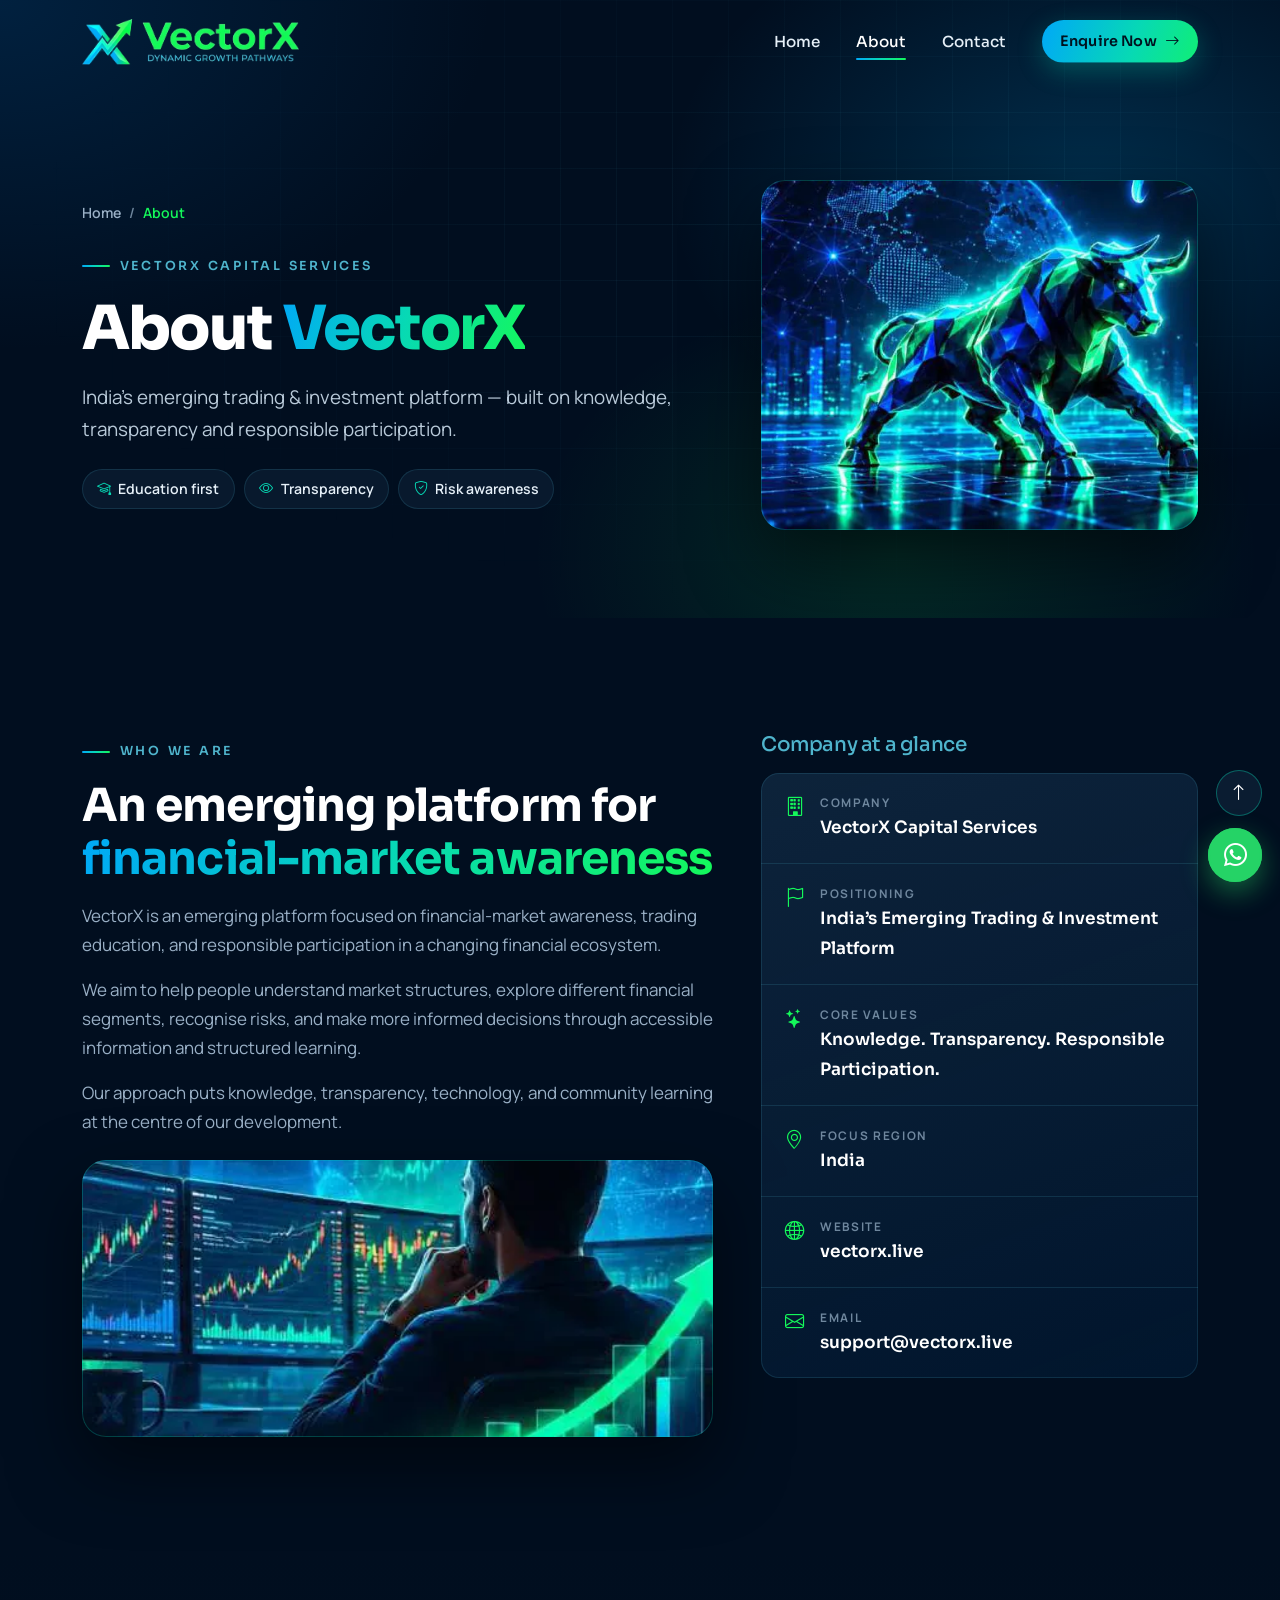
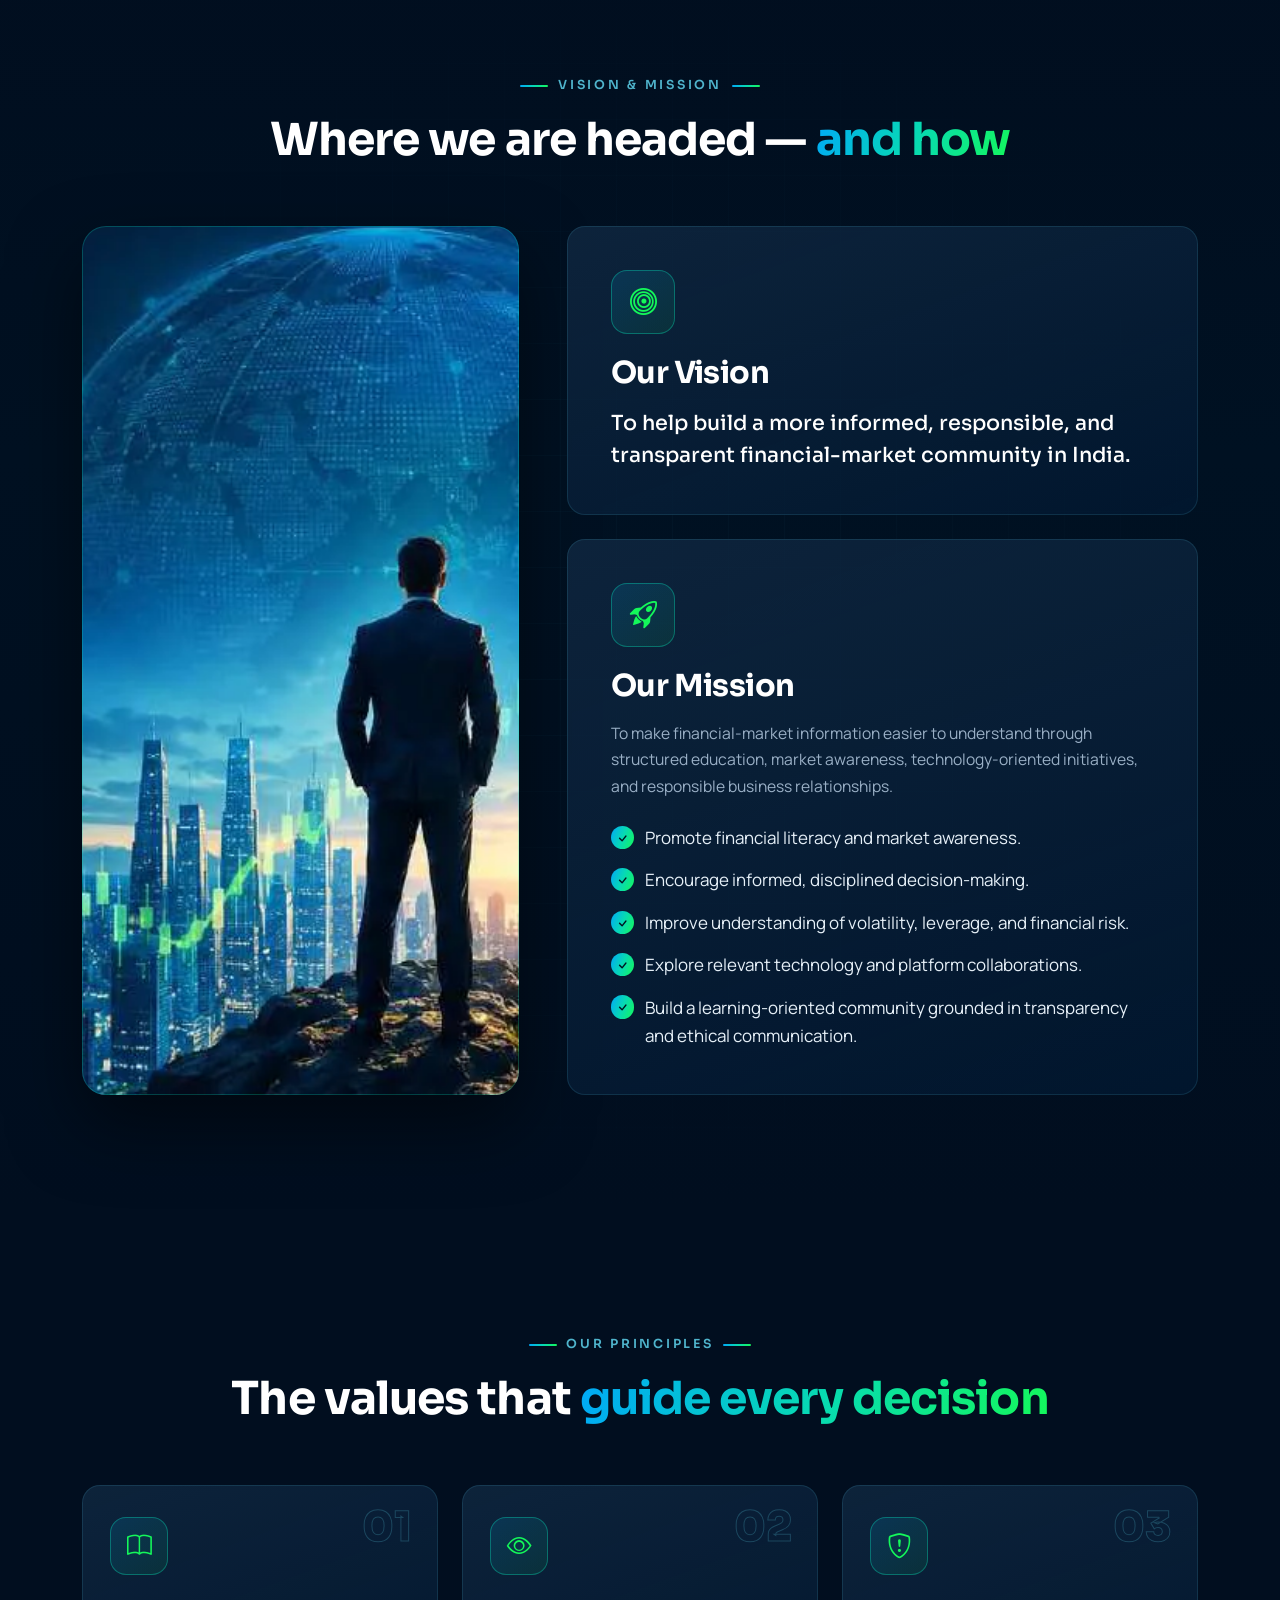
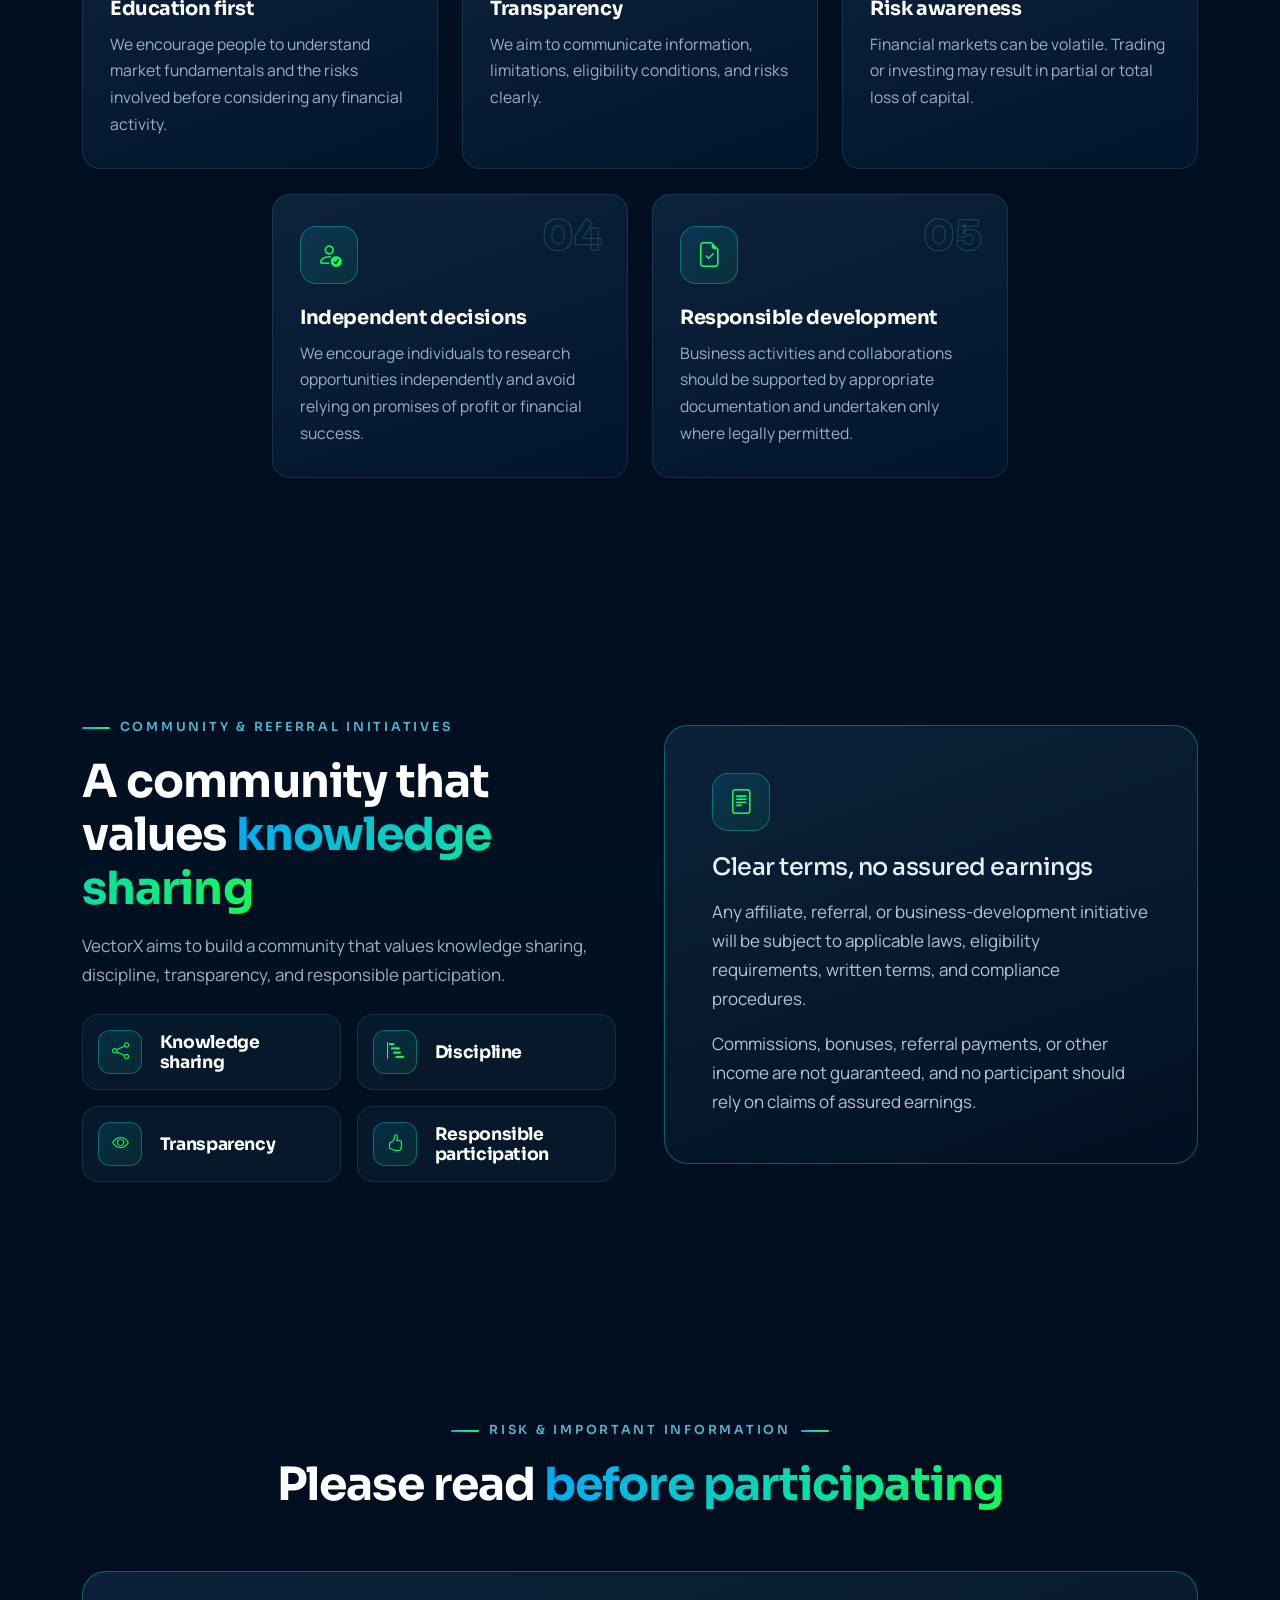
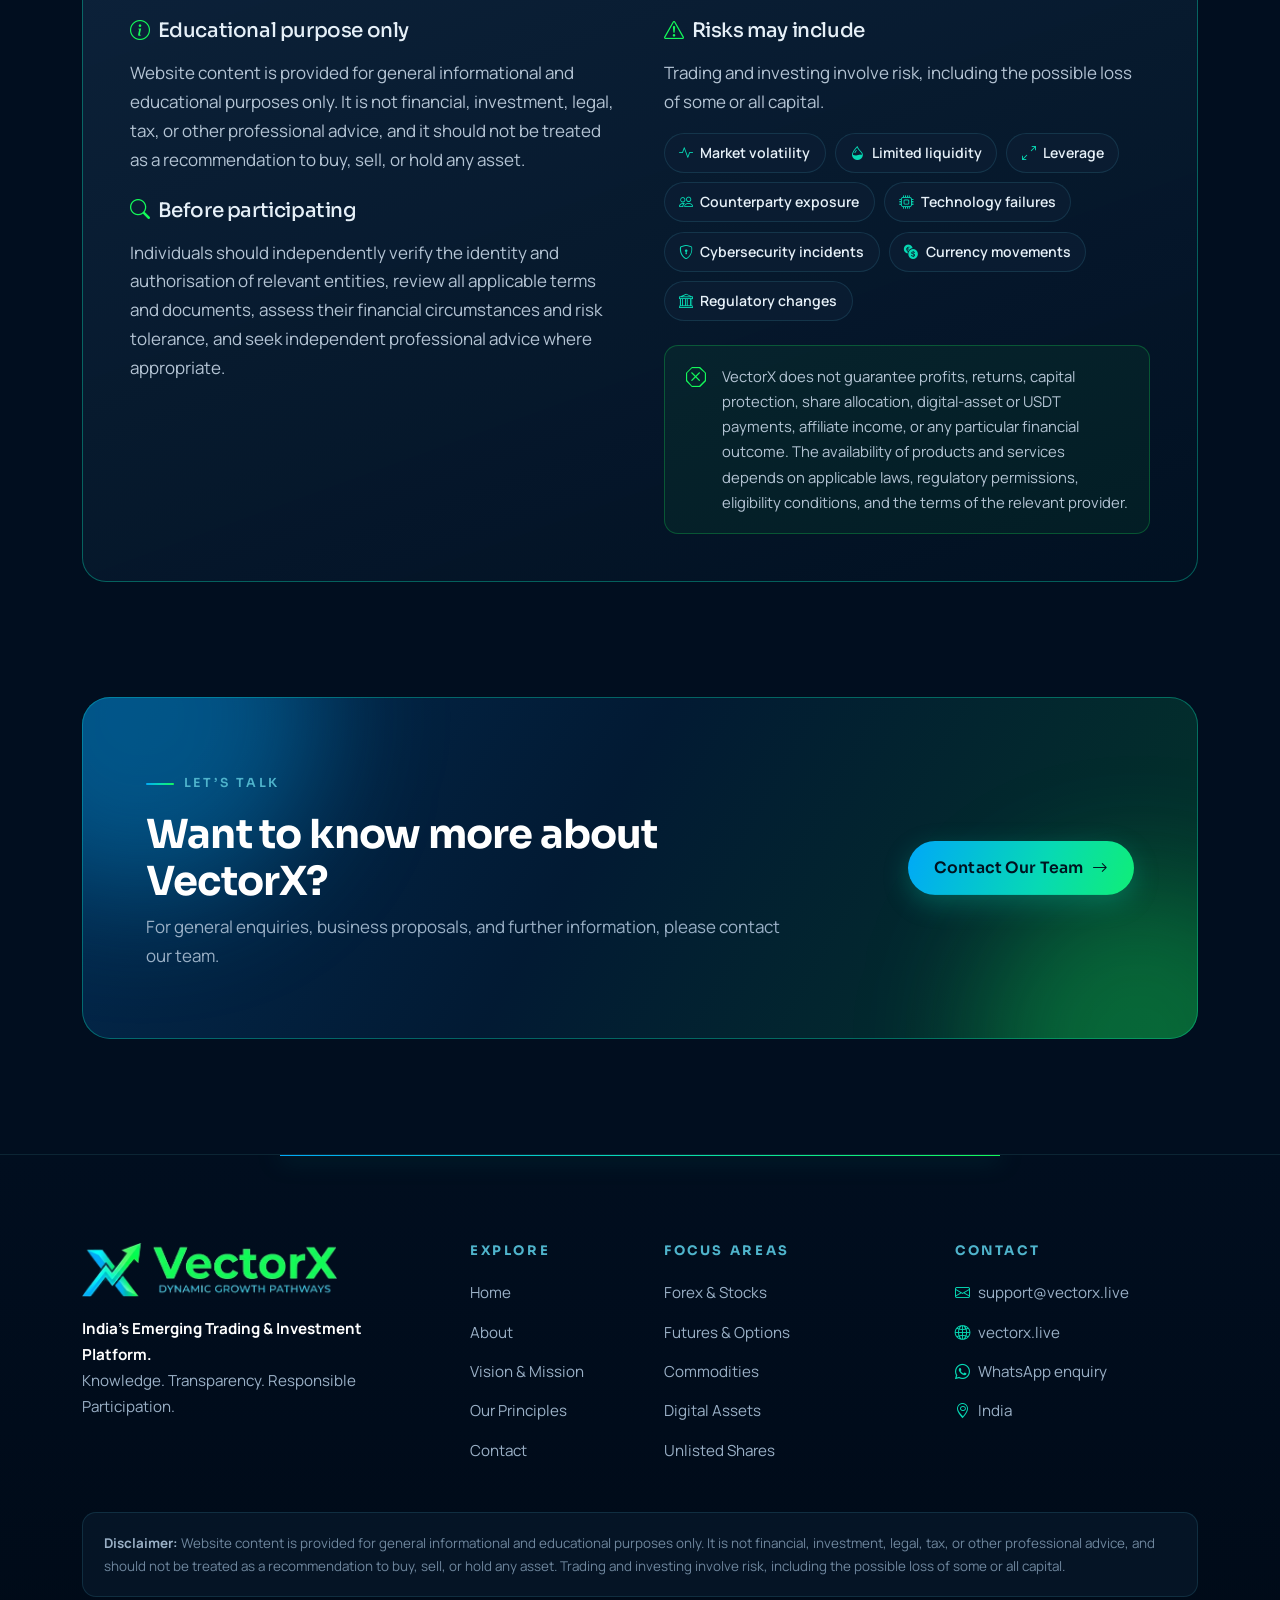
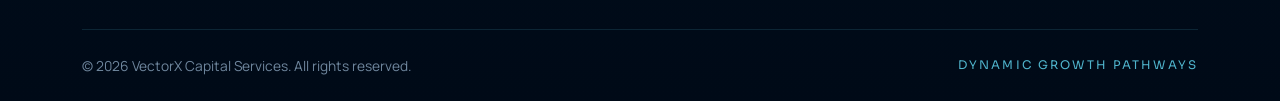
==== about.html @ ab9ab0a2 "code push commit" ====
<!doctype html>
<html lang="en-IN">
<head>
  <meta charset="utf-8">
  <meta name="viewport" content="width=device-width, initial-scale=1">
  <!-- SITE DOMAIN: https://vectorx.live — if the domain changes, update canonical, og:url, og:image, JSON-LD, sitemap.xml and robots.txt -->
  <title>About VectorX | Vision, Mission &amp; Principles</title>
  <meta name="description" content="Learn about VectorX Capital Services — our vision for an informed, responsible and transparent financial-market community in India, our mission, principles and risk disclosures.">
  <meta name="keywords" content="about VectorX, VectorX vision, VectorX mission, financial literacy India, responsible trading, market awareness, risk awareness, transparency, community learning">
  <meta name="robots" content="index, follow, max-image-preview:large">
  <meta name="author" content="VectorX Capital Services">
  <meta name="theme-color" content="#010e1f">
  <link rel="canonical" href="https://vectorx.live/about.html">

  <meta property="og:type" content="website">
  <meta property="og:site_name" content="VectorX">
  <meta property="og:locale" content="en_IN">
  <meta property="og:title" content="About VectorX | Vision, Mission &amp; Principles">
  <meta property="og:description" content="Helping build a more informed, responsible, and transparent financial-market community in India.">
  <meta property="og:url" content="https://vectorx.live/about.html">
  <meta property="og:image" content="https://vectorx.live/assets/images/og-image.jpg">
  <meta property="og:image:width" content="1240">
  <meta property="og:image:height" content="401">
  <meta property="og:image:alt" content="VectorX — glowing market charts and a bull representing market growth">
  <meta name="twitter:card" content="summary_large_image">
  <meta name="twitter:title" content="About VectorX | Vision, Mission &amp; Principles">
  <meta name="twitter:description" content="Helping build a more informed, responsible, and transparent financial-market community in India.">
  <meta name="twitter:image" content="https://vectorx.live/assets/images/og-image.jpg">

  <link rel="icon" href="favicon.ico" sizes="any">
  <link rel="icon" type="image/png" sizes="32x32" href="assets/images/favicon-32.png">
  <link rel="apple-touch-icon" href="apple-touch-icon.png">
  <link rel="manifest" href="site.webmanifest">

  <link rel="preconnect" href="https://fonts.googleapis.com">
  <link rel="preconnect" href="https://fonts.gstatic.com" crossorigin>
  <link rel="stylesheet" href="https://fonts.googleapis.com/css2?family=Manrope:wght@400;500;600;700&amp;family=Sora:wght@500;600;700;800&amp;display=swap">

  <link rel="stylesheet" href="https://cdn.jsdelivr.net/npm/bootstrap@5.3.3/dist/css/bootstrap.min.css" integrity="sha384-QWTKZyjpPEjISv5WaRU9OFeRpok6YctnYmDr5pNlyT2bRjXh0JMhjY6hW+ALEwIH" crossorigin="anonymous">
  <link rel="stylesheet" href="https://cdn.jsdelivr.net/npm/bootstrap-icons@1.11.3/font/bootstrap-icons.min.css">
  <link rel="stylesheet" href="assets/css/style.css">

  <script type="application/ld+json">
  {
    "@context": "https://schema.org",
    "@graph": [
      {
        "@type": "AboutPage",
        "@id": "https://vectorx.live/about.html#webpage",
        "url": "https://vectorx.live/about.html",
        "name": "About VectorX",
        "inLanguage": "en-IN",
        "about": { "@id": "https://vectorx.live/#organization" }
      },
      {
        "@type": "Organization",
        "@id": "https://vectorx.live/#organization",
        "name": "VectorX Capital Services",
        "alternateName": "VectorX",
        "url": "https://vectorx.live/",
        "logo": "https://vectorx.live/assets/images/logo.jpeg",
        "email": "support@vectorx.live",
        "areaServed": { "@type": "Country", "name": "India" }
      },
      {
        "@type": "BreadcrumbList",
        "itemListElement": [
          { "@type": "ListItem", "position": 1, "name": "Home", "item": "https://vectorx.live/" },
          { "@type": "ListItem", "position": 2, "name": "About", "item": "https://vectorx.live/about.html" }
        ]
      }
    ]
  }
  </script>
</head>
<body class="is-loading">
  <a class="skip-link" href="#main">Skip to content</a>

  <div class="vx-loader" id="vxLoader" role="status" aria-label="Loading VectorX">
    <div class="vx-loader__inner">
      <div class="vx-loader__emblem">
        <span class="vx-loader__ring"></span>
        <span class="vx-loader__ring vx-loader__ring--inner"></span>
        <img src="assets/images/logo-emblem.webp" alt="" width="253" height="229">
      </div>
      <div class="vx-loader__bar"><span></span></div>
      <span class="vx-loader__label">Dynamic Growth Pathways</span>
    </div>
  </div>

  <header>
    <nav class="navbar navbar-expand-lg fixed-top vx-nav" aria-label="Main navigation">
      <div class="container">
        <a class="navbar-brand vx-brand" href="index.html" aria-label="VectorX home">
          <img src="assets/images/logo-horizontal.webp" alt="VectorX — Dynamic Growth Pathways" width="539" height="114">
        </a>
        <button class="navbar-toggler vx-toggler" type="button" data-bs-toggle="collapse" data-bs-target="#vxNavMenu" aria-controls="vxNavMenu" aria-expanded="false" aria-label="Toggle navigation">
          <span></span><span></span><span></span>
        </button>
        <div class="collapse navbar-collapse" id="vxNavMenu">
          <ul class="navbar-nav ms-auto align-items-lg-center gap-lg-1">
            <li class="nav-item"><a class="nav-link" href="index.html">Home</a></li>
            <li class="nav-item"><a class="nav-link active" aria-current="page" href="about.html">About</a></li>
            <li class="nav-item"><a class="nav-link" href="contact.html">Contact</a></li>
            <li class="nav-item nav-cta ms-lg-3"><a class="btn-vx btn-sm-vx" href="contact.html#enquiry">Enquire Now <i class="bi bi-arrow-right" aria-hidden="true"></i></a></li>
          </ul>
        </div>
      </div>
    </nav>
  </header>

  <main id="main">
    <!-- ============ PAGE HERO ============ -->
    <section class="page-hero page-hero--split" aria-labelledby="pageTitle">
      <div class="container">
        <div class="row align-items-center g-5">
          <div class="col-lg-7">
            <nav aria-label="Breadcrumb" class="anim-in" style="--d:100">
              <ol class="breadcrumb vx-breadcrumb">
                <li class="breadcrumb-item"><a href="index.html">Home</a></li>
                <li class="breadcrumb-item active" aria-current="page">About</li>
              </ol>
            </nav>
            <span class="eyebrow anim-in" style="--d:180">VectorX Capital Services</span>
            <h1 id="pageTitle" class="anim-in" style="--d:260">About <span class="text-grad">VectorX</span></h1>
            <p class="anim-in" style="--d:380">India’s emerging trading &amp; investment platform — built on knowledge, transparency and responsible participation.</p>
            <ul class="pill-list mt-4 anim-in" style="--d:500">
              <li><i class="bi bi-mortarboard" aria-hidden="true"></i>Education first</li>
              <li><i class="bi bi-eye" aria-hidden="true"></i>Transparency</li>
              <li><i class="bi bi-shield-check" aria-hidden="true"></i>Risk awareness</li>
            </ul>
          </div>
          <div class="col-lg-5">
            <div class="media-frame page-hero__media anim-in" style="--d:420">
              <img src="assets/images/bull-strength.webp" alt="Geometric glowing bull standing on a digital grid in front of a world map" width="530" height="435" fetchpriority="high">
            </div>
          </div>
        </div>
      </div>
    </section>

    <!-- ============ WHO WE ARE ============ -->
    <section class="section" id="who-we-are" aria-labelledby="whoTitle">
      <div class="container">
        <div class="row g-5 align-items-start">
          <div class="col-lg-7" data-reveal="left">
            <span class="eyebrow">Who We Are</span>
            <h2 class="section-title" id="whoTitle">An emerging platform for <span class="text-grad">financial-market awareness</span></h2>
            <p>VectorX is an emerging platform focused on financial-market awareness, trading education, and responsible participation in a changing financial ecosystem.</p>
            <p>We aim to help people understand market structures, explore different financial segments, recognise risks, and make more informed decisions through accessible information and structured learning.</p>
            <p>Our approach puts knowledge, transparency, technology, and community learning at the centre of our development.</p>
            <div class="media-frame mt-4" style="aspect-ratio: 16 / 7;">
              <img src="assets/images/market-analysis.webp" alt="Analyst reviewing market charts on multiple screens" width="560" height="220" loading="lazy" decoding="async" style="object-position: 70% center;">
            </div>
          </div>
          <div class="col-lg-5" data-reveal="right">
            <h3 class="h5 mb-3" style="color: var(--vx-cyan);">Company at a glance</h3>
            <div class="facts">
              <div class="fact"><i class="bi bi-building" aria-hidden="true"></i><div><small>Company</small><span>VectorX Capital Services</span></div></div>
              <div class="fact"><i class="bi bi-flag" aria-hidden="true"></i><div><small>Positioning</small><span>India’s Emerging Trading &amp; Investment Platform</span></div></div>
              <div class="fact"><i class="bi bi-stars" aria-hidden="true"></i><div><small>Core values</small><span>Knowledge. Transparency. Responsible Participation.</span></div></div>
              <div class="fact"><i class="bi bi-geo-alt" aria-hidden="true"></i><div><small>Focus region</small><span>India</span></div></div>
              <div class="fact"><i class="bi bi-globe2" aria-hidden="true"></i><div><small>Website</small><a href="https://vectorx.live">vectorx.live</a></div></div>
              <div class="fact"><i class="bi bi-envelope" aria-hidden="true"></i><div><small>Email</small><a href="mailto:support@vectorx.live">support@vectorx.live</a></div></div>
            </div>
          </div>
        </div>
      </div>
    </section>

    <!-- ============ VISION & MISSION ============ -->
    <section class="section section--alt section--grid" id="vision" aria-labelledby="vmTitle">
      <div class="container">
        <div class="section-head text-center" data-reveal="up">
          <span class="eyebrow">Vision &amp; Mission</span>
          <h2 class="section-title" id="vmTitle">Where we are headed — <span class="text-grad">and how</span></h2>
        </div>
        <div class="row g-4 g-xl-5 align-items-stretch">
          <div class="col-lg-5" data-reveal="left">
            <div class="media-frame h-100" style="min-height: 420px;">
              <img src="assets/images/vision-horizon.webp" alt="Professional standing on a hilltop overlooking a city skyline at sunrise with rising market charts" width="470" height="560" loading="lazy" decoding="async">
            </div>
          </div>
          <div class="col-lg-7 d-flex flex-column gap-4">
            <article class="vx-card vm-card" data-reveal="up">
              <div class="icon-box"><i class="bi bi-bullseye" aria-hidden="true"></i></div>
              <h2>Our Vision</h2>
              <p class="statement">To help build a more informed, responsible, and transparent financial-market community in India.</p>
            </article>
            <article class="vx-card vm-card" id="mission" data-reveal="up" style="--d:120">
              <div class="icon-box"><i class="bi bi-rocket-takeoff" aria-hidden="true"></i></div>
              <h2>Our Mission</h2>
              <p class="mb-4">To make financial-market information easier to understand through structured education, market awareness, technology-oriented initiatives, and responsible business relationships.</p>
              <ul class="check-list">
                <li>Promote financial literacy and market awareness.</li>
                <li>Encourage informed, disciplined decision-making.</li>
                <li>Improve understanding of volatility, leverage, and financial risk.</li>
                <li>Explore relevant technology and platform collaborations.</li>
                <li>Build a learning-oriented community grounded in transparency and ethical communication.</li>
              </ul>
            </article>
          </div>
        </div>
      </div>
    </section>

    <!-- ============ PRINCIPLES ============ -->
    <section class="section" id="principles" aria-labelledby="principlesTitle">
      <div class="container">
        <div class="section-head text-center" data-reveal="up">
          <span class="eyebrow">Our Principles</span>
          <h2 class="section-title" id="principlesTitle">The values that <span class="text-grad">guide every decision</span></h2>
        </div>
        <div class="row g-4 justify-content-center" data-stagger="110">
          <div class="col-md-6 col-lg-4" data-reveal="up">
            <article class="vx-card">
              <span class="card-index" aria-hidden="true">01</span>
              <div class="icon-box"><i class="bi bi-book" aria-hidden="true"></i></div>
              <h3>Education first</h3>
              <p>We encourage people to understand market fundamentals and the risks involved before considering any financial activity.</p>
            </article>
          </div>
          <div class="col-md-6 col-lg-4" data-reveal="up">
            <article class="vx-card">
              <span class="card-index" aria-hidden="true">02</span>
              <div class="icon-box"><i class="bi bi-eye" aria-hidden="true"></i></div>
              <h3>Transparency</h3>
              <p>We aim to communicate information, limitations, eligibility conditions, and risks clearly.</p>
            </article>
          </div>
          <div class="col-md-6 col-lg-4" data-reveal="up">
            <article class="vx-card">
              <span class="card-index" aria-hidden="true">03</span>
              <div class="icon-box"><i class="bi bi-shield-exclamation" aria-hidden="true"></i></div>
              <h3>Risk awareness</h3>
              <p>Financial markets can be volatile. Trading or investing may result in partial or total loss of capital.</p>
            </article>
          </div>
          <div class="col-md-6 col-lg-4" data-reveal="up">
            <article class="vx-card">
              <span class="card-index" aria-hidden="true">04</span>
              <div class="icon-box"><i class="bi bi-person-check" aria-hidden="true"></i></div>
              <h3>Independent decisions</h3>
              <p>We encourage individuals to research opportunities independently and avoid relying on promises of profit or financial success.</p>
            </article>
          </div>
          <div class="col-md-6 col-lg-4" data-reveal="up">
            <article class="vx-card">
              <span class="card-index" aria-hidden="true">05</span>
              <div class="icon-box"><i class="bi bi-file-earmark-check" aria-hidden="true"></i></div>
              <h3>Responsible development</h3>
              <p>Business activities and collaborations should be supported by appropriate documentation and undertaken only where legally permitted.</p>
            </article>
          </div>
        </div>
      </div>
    </section>

    <!-- ============ COMMUNITY ============ -->
    <section class="section section--alt" id="community" aria-labelledby="communityTitle">
      <div class="container">
        <div class="row g-5 align-items-center">
          <div class="col-lg-6" data-reveal="left">
            <span class="eyebrow">Community &amp; Referral Initiatives</span>
            <h2 class="section-title" id="communityTitle">A community that values <span class="text-grad">knowledge sharing</span></h2>
            <p class="mb-4">VectorX aims to build a community that values knowledge sharing, discipline, transparency, and responsible participation.</p>
            <div class="row g-3" data-stagger="90">
              <div class="col-12 col-sm-6" data-reveal="up"><div class="consider p-3 align-items-center"><span class="consider__num"><i class="bi bi-share" aria-hidden="true"></i></span><div><h3 class="mb-0">Knowledge sharing</h3></div></div></div>
              <div class="col-12 col-sm-6" data-reveal="up"><div class="consider p-3 align-items-center"><span class="consider__num"><i class="bi bi-bar-chart-steps" aria-hidden="true"></i></span><div><h3 class="mb-0">Discipline</h3></div></div></div>
              <div class="col-12 col-sm-6" data-reveal="up"><div class="consider p-3 align-items-center"><span class="consider__num"><i class="bi bi-eye" aria-hidden="true"></i></span><div><h3 class="mb-0">Transparency</h3></div></div></div>
              <div class="col-12 col-sm-6" data-reveal="up"><div class="consider p-3 align-items-center"><span class="consider__num"><i class="bi bi-hand-thumbs-up" aria-hidden="true"></i></span><div><h3 class="mb-0">Responsible participation</h3></div></div></div>
            </div>
          </div>
          <div class="col-lg-6" data-reveal="right">
            <div class="risk-panel">
              <div class="icon-box"><i class="bi bi-file-text" aria-hidden="true"></i></div>
              <h3 class="h4 mb-3">Clear terms, no assured earnings</h3>
              <p>Any affiliate, referral, or business-development initiative will be subject to applicable laws, eligibility requirements, written terms, and compliance procedures.</p>
              <p class="mb-0">Commissions, bonuses, referral payments, or other income are not guaranteed, and no participant should rely on claims of assured earnings.</p>
            </div>
          </div>
        </div>
      </div>
    </section>

    <!-- ============ RISK ============ -->
    <section class="section" id="risk" aria-labelledby="riskTitle">
      <div class="container">
        <div class="section-head text-center" data-reveal="up">
          <span class="eyebrow">Risk &amp; Important Information</span>
          <h2 class="section-title" id="riskTitle">Please read <span class="text-grad">before participating</span></h2>
        </div>
        <div class="risk-panel" data-reveal="up">
          <div class="row g-5">
            <div class="col-lg-6">
              <h3 class="h5 mb-3"><i class="bi bi-info-circle text-green me-2" aria-hidden="true"></i>Educational purpose only</h3>
              <p>Website content is provided for general informational and educational purposes only. It is not financial, investment, legal, tax, or other professional advice, and it should not be treated as a recommendation to buy, sell, or hold any asset.</p>
              <h3 class="h5 mb-3 mt-4"><i class="bi bi-search text-green me-2" aria-hidden="true"></i>Before participating</h3>
              <p class="mb-0">Individuals should independently verify the identity and authorisation of relevant entities, review all applicable terms and documents, assess their financial circumstances and risk tolerance, and seek independent professional advice where appropriate.</p>
            </div>
            <div class="col-lg-6">
              <h3 class="h5 mb-3"><i class="bi bi-exclamation-triangle text-green me-2" aria-hidden="true"></i>Risks may include</h3>
              <p>Trading and investing involve risk, including the possible loss of some or all capital.</p>
              <ul class="pill-list mb-4">
                <li><i class="bi bi-activity" aria-hidden="true"></i>Market volatility</li>
                <li><i class="bi bi-droplet-half" aria-hidden="true"></i>Limited liquidity</li>
                <li><i class="bi bi-arrows-angle-expand" aria-hidden="true"></i>Leverage</li>
                <li><i class="bi bi-people" aria-hidden="true"></i>Counterparty exposure</li>
                <li><i class="bi bi-cpu" aria-hidden="true"></i>Technology failures</li>
                <li><i class="bi bi-shield-lock" aria-hidden="true"></i>Cybersecurity incidents</li>
                <li><i class="bi bi-currency-exchange" aria-hidden="true"></i>Currency movements</li>
                <li><i class="bi bi-bank" aria-hidden="true"></i>Regulatory changes</li>
              </ul>
              <div class="note note--warn">
                <i class="bi bi-x-octagon" aria-hidden="true"></i>
                <p>VectorX does not guarantee profits, returns, capital protection, share allocation, digital-asset or USDT payments, affiliate income, or any particular financial outcome. The availability of products and services depends on applicable laws, regulatory permissions, eligibility conditions, and the terms of the relevant provider.</p>
              </div>
            </div>
          </div>
        </div>
      </div>
    </section>

    <!-- ============ CTA ============ -->
    <section class="section pt-0" aria-labelledby="ctaTitle">
      <div class="container">
        <div class="cta-band" data-reveal="zoom">
          <div class="row g-4 align-items-center">
            <div class="col-lg-8">
              <span class="eyebrow">Let’s talk</span>
              <h2 id="ctaTitle" class="mb-2">Want to know more about VectorX?</h2>
              <p class="mb-0">For general enquiries, business proposals, and further information, please contact our team.</p>
            </div>
            <div class="col-lg-4 text-lg-end">
              <a class="btn-vx" href="contact.html#enquiry">Contact Our Team <i class="bi bi-arrow-right" aria-hidden="true"></i></a>
            </div>
          </div>
        </div>
      </div>
    </section>
  </main>

  <footer class="vx-footer">
    <div class="container">
      <div class="row g-5">
        <div class="col-lg-4 footer-brand">
          <a href="index.html" aria-label="VectorX home"><img src="assets/images/logo-horizontal.webp" alt="VectorX — Dynamic Growth Pathways" width="539" height="114" loading="lazy"></a>
          <p><strong class="text-white">India’s Emerging Trading &amp; Investment Platform.</strong><br>Knowledge. Transparency. Responsible Participation.</p>
        </div>
        <div class="col-6 col-md-4 col-lg-2">
          <h2>Explore</h2>
          <ul class="footer-links">
            <li><a href="index.html">Home</a></li>
            <li><a href="about.html">About</a></li>
            <li><a href="about.html#vision">Vision &amp; Mission</a></li>
            <li><a href="about.html#principles">Our Principles</a></li>
            <li><a href="contact.html">Contact</a></li>
          </ul>
        </div>
        <div class="col-6 col-md-4 col-lg-3">
          <h2>Focus Areas</h2>
          <ul class="footer-links">
            <li><a href="index.html#focus">Forex &amp; Stocks</a></li>
            <li><a href="index.html#focus">Futures &amp; Options</a></li>
            <li><a href="index.html#focus">Commodities</a></li>
            <li><a href="index.html#digital-assets">Digital Assets</a></li>
            <li><a href="index.html#unlisted-shares">Unlisted Shares</a></li>
          </ul>
        </div>
        <div class="col-md-4 col-lg-3">
          <h2>Contact</h2>
          <ul class="footer-links">
            <li><a href="mailto:support@vectorx.live"><i class="bi bi-envelope" aria-hidden="true"></i>support@vectorx.live</a></li>
            <li><a href="https://vectorx.live"><i class="bi bi-globe2" aria-hidden="true"></i>vectorx.live</a></li>
            <li><a href="#" data-wa><i class="bi bi-whatsapp" aria-hidden="true"></i>WhatsApp enquiry</a></li>
            <li><span><i class="bi bi-geo-alt" aria-hidden="true"></i>India</span></li>
          </ul>
        </div>
      </div>

      <div class="footer-disclaimer">
        <strong>Disclaimer:</strong> Website content is provided for general informational and educational purposes only. It is not financial, investment, legal, tax, or other professional advice, and should not be treated as a recommendation to buy, sell, or hold any asset. Trading and investing involve risk, including the possible loss of some or all capital.
      </div>

      <div class="footer-bottom">
        <p>© <span data-year>2026</span> VectorX Capital Services. All rights reserved.</p>
        <span class="footer-motto">Dynamic Growth Pathways</span>
      </div>
    </div>
  </footer>

  <div class="fab-stack">
    <button class="fab fab--top" id="toTop" type="button" aria-label="Back to top"><i class="bi bi-arrow-up" aria-hidden="true"></i></button>
    <a class="fab fab--wa" href="contact.html#enquiry" data-wa aria-label="Chat with VectorX on WhatsApp"><i class="bi bi-whatsapp" aria-hidden="true"></i></a>
  </div>

  <script src="https://cdn.jsdelivr.net/npm/bootstrap@5.3.3/dist/js/bootstrap.bundle.min.js" integrity="sha384-YvpcrYf0tY3lHB60NNkmXc5s9fDVZLESaAA55NDzOxhy9GkcIdslK1eN7N6jIeHz" crossorigin="anonymous" defer></script>
  <script src="assets/js/main.js" defer></script>
</body>
</html>
---- assets/css/style.css ----
/* ==========================================================================
   VectorX — Main stylesheet
   Palette extracted from theme.pdf + logo.jpeg
   ========================================================================== */

:root {
  /* Backgrounds (sampled from theme.pdf) */
  --vx-bg: #010e1f;
  --vx-bg-2: #001122;
  --vx-bg-3: #011933;
  --vx-surface: #0b1e33;
  --vx-surface-2: #0f2740;
  --vx-navy: #121f2f;          /* logo canvas */
  --vx-deep-blue: #01447b;

  /* Brand accents (sampled from logo.jpeg) */
  --vx-green: #14f85a;         /* "VectorX" wordmark */
  --vx-green-2: #21f87c;
  --vx-teal: #07d9b4;          /* gradient midpoint */
  --vx-blue: #00a8f8;          /* X emblem */
  --vx-cyan: #4fb4cc;          /* tagline */

  /* Text */
  --vx-text: #e6f0f8;
  --vx-heading: #ffffff;
  --vx-muted: #9ab0c6;
  --vx-dim: #6f879e;

  /* Lines, glows, gradients */
  --vx-line: rgba(79, 180, 204, 0.16);
  --vx-line-strong: rgba(7, 217, 180, 0.38);
  --vx-glow-green: 0 0 32px rgba(20, 248, 90, 0.28);
  --vx-glow-blue: 0 0 40px rgba(0, 168, 248, 0.25);
  --vx-grad: linear-gradient(110deg, var(--vx-blue) 0%, var(--vx-teal) 50%, var(--vx-green) 100%);
  --vx-grad-soft: linear-gradient(140deg, rgba(0, 168, 248, 0.14), rgba(20, 248, 90, 0.08));
  --vx-card: linear-gradient(160deg, rgba(15, 39, 64, 0.85) 0%, rgba(1, 25, 51, 0.7) 100%);

  /* Type */
  --vx-font-head: "Sora", "Segoe UI", system-ui, sans-serif;
  --vx-font-body: "Manrope", "Segoe UI", system-ui, sans-serif;

  /* Misc */
  --vx-radius: 18px;
  --vx-radius-sm: 12px;
  --vx-ease: cubic-bezier(0.22, 1, 0.36, 1);
  --vx-nav-h: 84px;

  /* Bootstrap overrides */
  --bs-body-bg: var(--vx-bg);
  --bs-body-color: var(--vx-text);
  --bs-body-font-family: var(--vx-font-body);
  --bs-link-color: var(--vx-green);
  --bs-link-hover-color: var(--vx-teal);
  --bs-border-color: var(--vx-line);
}

/* ---------- Base ---------- */
html { scroll-behavior: smooth; scroll-padding-top: calc(var(--vx-nav-h) + 12px); }
body {
  background: var(--vx-bg);
  color: var(--vx-text);
  font-family: var(--vx-font-body);
  font-size: 1.0625rem;
  line-height: 1.7;
  overflow-x: hidden;
  -webkit-font-smoothing: antialiased;
}
body.is-loading { overflow: hidden; }
@supports (overflow: clip) { body { overflow-x: clip; } }

h1, h2, h3, h4, h5, h6, .vx-head {
  font-family: var(--vx-font-head);
  color: var(--vx-heading);
  font-weight: 700;
  letter-spacing: -0.02em;
  line-height: 1.18;
}
p { color: var(--vx-muted); }
a { text-decoration: none; transition: color 0.25s var(--vx-ease); }
img { max-width: 100%; height: auto; }
::selection { background: rgba(20, 248, 90, 0.3); color: #fff; }

:focus-visible { outline: 2px solid var(--vx-green); outline-offset: 3px; border-radius: 6px; }

.skip-link {
  position: absolute; left: 12px; top: -60px; z-index: 2000;
  background: var(--vx-green); color: #00121f; padding: 10px 16px; border-radius: 10px; font-weight: 700;
}
.skip-link:focus { top: 12px; }

.text-grad {
  background: var(--vx-grad);
  -webkit-background-clip: text; background-clip: text;
  color: transparent;
}
.text-green { color: var(--vx-green) !important; }
.text-cyan { color: var(--vx-cyan) !important; }

/* ---------- Preloader ---------- */
.vx-loader {
  position: fixed; inset: 0; z-index: 3000;
  display: grid; place-items: center;
  background: radial-gradient(circle at 50% 45%, #06233f 0%, var(--vx-bg) 62%);
  transition: opacity 0.6s var(--vx-ease), visibility 0.6s;
}
.vx-loader.is-hidden { opacity: 0; visibility: hidden; pointer-events: none; }
.vx-loader__inner { display: flex; flex-direction: column; align-items: center; gap: 22px; }
.vx-loader__emblem { position: relative; width: 112px; height: 112px; display: grid; place-items: center; }
.vx-loader__emblem img { width: 66px; height: auto; animation: vx-pulse 1.6s ease-in-out infinite; }
.vx-loader__ring {
  position: absolute; inset: 0; border-radius: 50%;
  border: 3px solid rgba(79, 180, 204, 0.14);
  border-top-color: var(--vx-green); border-right-color: var(--vx-blue);
  animation: vx-spin 1.1s linear infinite;
}
.vx-loader__ring--inner { inset: 12px; border-width: 2px; border-top-color: var(--vx-teal); border-right-color: transparent; animation-duration: 1.8s; animation-direction: reverse; }
.vx-loader__bar { width: 160px; height: 3px; border-radius: 3px; background: rgba(79, 180, 204, 0.15); overflow: hidden; }
.vx-loader__bar span { display: block; height: 100%; width: 40%; background: var(--vx-grad); border-radius: 3px; animation: vx-bar 1.2s var(--vx-ease) infinite; }
.vx-loader__label { font-family: var(--vx-font-head); font-size: 0.72rem; letter-spacing: 0.32em; text-transform: uppercase; color: var(--vx-cyan); }

@keyframes vx-spin { to { transform: rotate(360deg); } }
@keyframes vx-pulse { 50% { transform: scale(0.9); filter: drop-shadow(0 0 14px rgba(20, 248, 90, 0.55)); } }
@keyframes vx-bar { 0% { transform: translateX(-110%); } 100% { transform: translateX(260%); } }

/* ---------- Navbar ---------- */
.vx-nav {
  height: var(--vx-nav-h);
  padding: 0;
  transition: background 0.35s var(--vx-ease), height 0.35s var(--vx-ease), box-shadow 0.35s, border-color 0.35s;
  border-bottom: 1px solid transparent;
}
.vx-nav.is-scrolled {
  --vx-nav-h: 70px;
  background: rgba(1, 14, 31, 0.82);
  -webkit-backdrop-filter: blur(16px) saturate(140%);
  backdrop-filter: blur(16px) saturate(140%);
  border-bottom-color: var(--vx-line);
  box-shadow: 0 10px 30px rgba(0, 0, 0, 0.35);
}
.vx-brand img { height: 46px; width: auto; transition: height 0.35s var(--vx-ease); }
.vx-nav.is-scrolled .vx-brand img { height: 40px; }

.vx-nav .nav-link {
  position: relative;
  font-family: var(--vx-font-head);
  font-weight: 500; font-size: 0.95rem;
  color: var(--vx-text);
  padding: 0.5rem 1rem !important;
}
.vx-nav .nav-link::after {
  content: ""; position: absolute; left: 1rem; right: 1rem; bottom: 2px; height: 2px;
  background: var(--vx-grad); border-radius: 2px;
  transform: scaleX(0); transform-origin: left; transition: transform 0.35s var(--vx-ease);
}
.vx-nav .nav-link:hover, .vx-nav .nav-link.active { color: #fff; }
.vx-nav .nav-link:hover::after, .vx-nav .nav-link.active::after { transform: scaleX(1); }

.vx-toggler {
  width: 46px; height: 46px; border-radius: 12px;
  border: 1px solid var(--vx-line-strong); background: rgba(11, 30, 51, 0.7);
  display: inline-flex; flex-direction: column; align-items: center; justify-content: center; gap: 5px;
  padding: 0;
}
.vx-toggler:focus { box-shadow: none; }
.vx-toggler span { width: 20px; height: 2px; background: #fff; border-radius: 2px; transition: transform 0.35s var(--vx-ease), opacity 0.25s; }
.vx-toggler[aria-expanded="true"] span:nth-child(1) { transform: translateY(7px) rotate(45deg); }
.vx-toggler[aria-expanded="true"] span:nth-child(2) { opacity: 0; }
.vx-toggler[aria-expanded="true"] span:nth-child(3) { transform: translateY(-7px) rotate(-45deg); }

/* ---------- Buttons ---------- */
.btn-vx, .btn-vx-ghost {
  --pad-y: 0.85rem; --pad-x: 1.6rem;
  position: relative; display: inline-flex; align-items: center; justify-content: center; gap: 0.55rem;
  min-height: 50px; padding: var(--pad-y) var(--pad-x);
  font-family: var(--vx-font-head); font-weight: 600; font-size: 0.98rem; letter-spacing: 0.01em;
  border-radius: 999px; border: 0; isolation: isolate; overflow: hidden;
  transition: transform 0.35s var(--vx-ease), box-shadow 0.35s var(--vx-ease), color 0.25s, background-position 0.6s var(--vx-ease);
}
.btn-vx {
  color: #00121f;
  background: linear-gradient(110deg, var(--vx-blue), var(--vx-teal), var(--vx-green), var(--vx-teal), var(--vx-blue));
  background-size: 250% 100%; background-position: 0% 50%;
  box-shadow: 0 8px 26px rgba(7, 217, 180, 0.28);
}
.btn-vx:hover, .btn-vx:focus-visible {
  color: #00121f; background-position: 100% 50%;
  transform: translateY(-3px);
  box-shadow: 0 14px 36px rgba(20, 248, 90, 0.38);
}
.btn-vx::before { /* sheen */
  content: ""; position: absolute; inset: 0; z-index: -1;
  background: linear-gradient(115deg, transparent 30%, rgba(255, 255, 255, 0.45) 50%, transparent 70%);
  transform: translateX(-120%); transition: transform 0.8s var(--vx-ease);
}
.btn-vx:hover::before { transform: translateX(120%); }
.btn-vx i, .btn-vx-ghost i { transition: transform 0.35s var(--vx-ease); }
.btn-vx:hover i.bi-arrow-right, .btn-vx-ghost:hover i.bi-arrow-right { transform: translateX(4px); }

.btn-vx-ghost {
  color: #fff;
  background: rgba(11, 30, 51, 0.55);
  box-shadow: inset 0 0 0 1px var(--vx-line-strong);
  -webkit-backdrop-filter: blur(8px); backdrop-filter: blur(8px);
}
.btn-vx-ghost:hover, .btn-vx-ghost:focus-visible {
  color: #fff; transform: translateY(-3px);
  box-shadow: inset 0 0 0 1px var(--vx-green), 0 10px 30px rgba(0, 168, 248, 0.2);
  background: rgba(15, 39, 64, 0.85);
}
.btn-sm-vx { --pad-y: 0.55rem; --pad-x: 1.15rem; min-height: 42px; font-size: 0.9rem; }

.btn-pulse { animation: vx-cta-pulse 2.8s ease-in-out infinite; }
@keyframes vx-cta-pulse {
  0%, 100% { box-shadow: 0 8px 26px rgba(7, 217, 180, 0.28), 0 0 0 0 rgba(20, 248, 90, 0.35); }
  50% { box-shadow: 0 8px 26px rgba(7, 217, 180, 0.28), 0 0 0 12px rgba(20, 248, 90, 0); }
}

/* ---------- Sections / shared ---------- */
.section { position: relative; padding: clamp(4.5rem, 9vw, 7.5rem) 0; }
.section--tight { padding: clamp(3.5rem, 7vw, 5rem) 0; }
.section--alt { background: linear-gradient(180deg, var(--vx-bg) 0%, var(--vx-bg-2) 40%, var(--vx-bg) 100%); }
.section--grid::before {
  content: ""; position: absolute; inset: 0; pointer-events: none; opacity: 0.5;
  background-image:
    linear-gradient(rgba(79, 180, 204, 0.06) 1px, transparent 1px),
    linear-gradient(90deg, rgba(79, 180, 204, 0.06) 1px, transparent 1px);
  background-size: 56px 56px;
  -webkit-mask-image: radial-gradient(ellipse at center, #000 20%, transparent 75%);
  mask-image: radial-gradient(ellipse at center, #000 20%, transparent 75%);
}
.section > .container { position: relative; z-index: 1; }

.eyebrow {
  display: inline-flex; align-items: center; gap: 0.6rem;
  font-family: var(--vx-font-head); font-size: 0.78rem; font-weight: 600;
  letter-spacing: 0.22em; text-transform: uppercase; color: var(--vx-cyan);
  margin-bottom: 1rem;
}
.eyebrow::before { content: ""; width: 28px; height: 2px; border-radius: 2px; background: var(--vx-grad); }

.section-title { font-size: clamp(1.85rem, 4vw, 2.85rem); margin-bottom: 1rem; }
.section-lead { font-size: clamp(1.02rem, 1.6vw, 1.15rem); max-width: 680px; }
.section-head { margin-bottom: clamp(2.5rem, 5vw, 3.75rem); }
.section-head.text-center .section-lead { margin-inline: auto; }
.section-head.text-center .eyebrow::after { content: ""; width: 28px; height: 2px; border-radius: 2px; background: var(--vx-grad); }

.divider-glow { height: 1px; border: 0; margin: 0; opacity: 1; background: linear-gradient(90deg, transparent, var(--vx-line-strong), transparent); }

/* ---------- Hero ---------- */
.hero {
  position: relative; min-height: 100vh; min-height: 100svh;
  display: flex; align-items: center;
  padding: calc(var(--vx-nav-h) + 3rem) 0 4.5rem;
  overflow: hidden; isolation: isolate;
}
.hero__bg { position: absolute; inset: 0; z-index: -2; }
.hero__bg img { width: 100%; height: 100%; object-fit: cover; object-position: 60% 60%; transform: scale(1.08); animation: vx-kenburns 22s ease-in-out infinite alternate; }
.hero::before { /* readability overlay */
  content: ""; position: absolute; inset: 0; z-index: -1;
  background:
    linear-gradient(90deg, rgba(1, 14, 31, 0.97) 0%, rgba(1, 14, 31, 0.86) 42%, rgba(1, 14, 31, 0.45) 100%),
    linear-gradient(0deg, var(--vx-bg) 0%, transparent 35%);
}
@keyframes vx-kenburns { to { transform: scale(1.18) translate(-1.5%, -1%); } }

.hero__badge {
  display: inline-flex; align-items: center; gap: 0.6rem;
  padding: 0.45rem 1rem 0.45rem 0.5rem; margin-bottom: 1.6rem;
  border-radius: 999px; background: rgba(11, 30, 51, 0.7);
  box-shadow: inset 0 0 0 1px var(--vx-line-strong);
  font-size: 0.86rem; font-weight: 600; color: var(--vx-text);
  -webkit-backdrop-filter: blur(8px); backdrop-filter: blur(8px);
}
.hero__badge .dot { width: 24px; height: 24px; border-radius: 50%; display: grid; place-items: center; background: rgba(20, 248, 90, 0.15); }
.hero__badge .dot::before { content: ""; width: 8px; height: 8px; border-radius: 50%; background: var(--vx-green); box-shadow: 0 0 10px var(--vx-green); animation: vx-blink 2s ease-in-out infinite; }
@keyframes vx-blink { 50% { opacity: 0.35; } }

.hero__title { font-size: clamp(2.35rem, 6vw, 4.4rem); font-weight: 800; line-height: 1.06; letter-spacing: -0.035em; margin-bottom: 1.4rem; }
.hero__title .line { display: block; }
.hero__lead { font-size: clamp(1.05rem, 1.8vw, 1.22rem); max-width: 600px; color: #b9cad9; margin-bottom: 2.2rem; }
.hero__actions { display: flex; flex-wrap: wrap; gap: 0.9rem; }
.hero__points { display: flex; flex-wrap: wrap; gap: 0.6rem 1.6rem; margin-top: 2.6rem; padding: 0; list-style: none; }
.hero__points li { display: flex; align-items: center; gap: 0.5rem; font-size: 0.93rem; color: var(--vx-text); font-weight: 500; }
.hero__points i { color: var(--vx-green); }

/* hero visual card */
.hero-visual { position: relative; max-width: 470px; margin-left: auto; }
.glass-card {
  position: relative;
  background: linear-gradient(160deg, rgba(15, 39, 64, 0.72), rgba(1, 17, 34, 0.6));
  border-radius: 24px; padding: 1.5rem;
  box-shadow: inset 0 0 0 1px var(--vx-line), 0 30px 80px rgba(0, 0, 0, 0.45);
  -webkit-backdrop-filter: blur(18px); backdrop-filter: blur(18px);
}
.glass-card::before { /* gradient border */
  content: ""; position: absolute; inset: 0; border-radius: inherit; padding: 1px; pointer-events: none;
  background: linear-gradient(140deg, rgba(0, 168, 248, 0.6), transparent 40%, transparent 60%, rgba(20, 248, 90, 0.6));
  -webkit-mask: linear-gradient(#000 0 0) content-box, linear-gradient(#000 0 0);
  -webkit-mask-composite: xor; mask-composite: exclude;
}
.hv-head { display: flex; align-items: center; justify-content: space-between; gap: 1rem; margin-bottom: 1rem; }
.hv-head img { width: 42px; height: auto; }
.hv-head h2 { font-size: 1rem; margin: 0; }
.hv-head small { display: block; font-size: 0.76rem; color: var(--vx-dim); letter-spacing: 0.06em; text-transform: uppercase; }
.hv-live { font-size: 0.72rem; font-weight: 700; letter-spacing: 0.12em; color: var(--vx-green); display: inline-flex; align-items: center; gap: 0.4rem; }
.hv-live::before { content: ""; width: 7px; height: 7px; border-radius: 50%; background: var(--vx-green); box-shadow: 0 0 8px var(--vx-green); animation: vx-blink 1.6s infinite; }
.hv-chart { width: 100%; height: auto; display: block; }
.hv-chart .candle { transform-box: fill-box; transform-origin: bottom; animation: vx-candle 0.8s var(--vx-ease) both; animation-delay: calc(var(--i) * 70ms + 900ms); }
.hv-chart .trend { stroke-dasharray: 900; stroke-dashoffset: 900; animation: vx-draw 2.2s 1.3s var(--vx-ease) forwards; }
.hv-chart .trend-fill { opacity: 0; animation: vx-fade 1s 2.6s forwards; }
@keyframes vx-candle { from { transform: scaleY(0); opacity: 0; } to { transform: scaleY(1); opacity: 1; } }
@keyframes vx-draw { to { stroke-dashoffset: 0; } }
@keyframes vx-fade { to { opacity: 1; } }
.hv-tags { display: grid; grid-template-columns: repeat(3, 1fr); gap: 0.6rem; margin-top: 1rem; }
.hv-tag { padding: 0.7rem 0.5rem; text-align: center; border-radius: 12px; background: rgba(1, 25, 51, 0.7); box-shadow: inset 0 0 0 1px var(--vx-line); font-size: 0.78rem; font-weight: 600; color: var(--vx-text); line-height: 1.3; }
.hv-tag i { display: block; font-size: 1.15rem; margin-bottom: 0.25rem; color: var(--vx-teal); }

.float-chip {
  position: absolute; display: flex; align-items: center; gap: 0.6rem;
  padding: 0.65rem 0.95rem; border-radius: 14px;
  background: rgba(1, 17, 34, 0.88); box-shadow: inset 0 0 0 1px var(--vx-line-strong), 0 16px 40px rgba(0, 0, 0, 0.45);
  -webkit-backdrop-filter: blur(10px); backdrop-filter: blur(10px);
  font-size: 0.82rem; font-weight: 600; color: #fff; white-space: nowrap;
  animation: vx-float 6s ease-in-out infinite;
}
.float-chip i { width: 30px; height: 30px; border-radius: 9px; display: grid; place-items: center; background: var(--vx-grad-soft); color: var(--vx-green); font-size: 1rem; }
.float-chip--a { top: -22px; left: -34px; }
.float-chip--b { bottom: -24px; right: -18px; animation-delay: -3s; }
@keyframes vx-float { 50% { transform: translateY(-10px); } }

.scroll-cue { position: absolute; left: 50%; bottom: 22px; transform: translateX(-50%); width: 26px; height: 42px; border-radius: 14px; box-shadow: inset 0 0 0 2px rgba(255, 255, 255, 0.35); display: flex; justify-content: center; }
.scroll-cue::before { content: ""; width: 4px; height: 8px; border-radius: 2px; margin-top: 8px; background: var(--vx-green); animation: vx-scroll 1.8s ease-in-out infinite; }
@keyframes vx-scroll { 0% { transform: translateY(0); opacity: 1; } 70% { transform: translateY(14px); opacity: 0; } 100% { opacity: 0; } }

/* Hero entrance (runs after loader) */
.anim-in { opacity: 0; transform: translateY(26px); }
body.is-ready .anim-in { animation: vx-rise 1s var(--vx-ease) forwards; animation-delay: calc(var(--d, 0) * 1ms); }
@keyframes vx-rise { to { opacity: 1; transform: none; } }

/* ---------- Ticker ---------- */
.ticker { position: relative; border-block: 1px solid var(--vx-line); background: rgba(1, 17, 34, 0.85); overflow: hidden; padding: 1.05rem 0; }
.ticker::before, .ticker::after { content: ""; position: absolute; top: 0; bottom: 0; width: 90px; z-index: 2; pointer-events: none; }
.ticker::before { left: 0; background: linear-gradient(90deg, var(--vx-bg-2), transparent); }
.ticker::after { right: 0; background: linear-gradient(-90deg, var(--vx-bg-2), transparent); }
.ticker__track { display: flex; width: max-content; animation: vx-marquee 38s linear infinite; }
.ticker:hover .ticker__track { animation-play-state: paused; }
.ticker__list { display: flex; gap: 3rem; padding-right: 3rem; margin: 0; list-style: none; }
.ticker__list li { display: flex; align-items: center; gap: 0.7rem; font-family: var(--vx-font-head); font-weight: 600; font-size: 0.98rem; color: #cfdbe7; white-space: nowrap; }
.ticker__list i { color: var(--vx-green); }
@keyframes vx-marquee { to { transform: translateX(-50%); } }

/* ---------- Media frames ---------- */
.media-frame { position: relative; border-radius: 24px; overflow: hidden; box-shadow: 0 30px 70px rgba(0, 0, 0, 0.5), inset 0 0 0 1px var(--vx-line); isolation: isolate; }
.media-frame img { width: 100%; height: 100%; object-fit: cover; display: block; transition: transform 1.2s var(--vx-ease); }
.media-frame:hover img { transform: scale(1.06); }
.media-frame::after { content: ""; position: absolute; inset: 0; border-radius: inherit; box-shadow: inset 0 0 0 1px rgba(7, 217, 180, 0.25); pointer-events: none; }
.media-frame--tall { aspect-ratio: 4 / 5; }
.media-frame--wide { aspect-ratio: 16 / 10; }
.media-stack { position: relative; padding: 0 0 2.5rem 2.5rem; }
.media-stack::before { content: ""; position: absolute; left: 0; bottom: 0; width: 70%; height: 70%; border-radius: 24px; background: var(--vx-grad); opacity: 0.18; filter: blur(2px); }
.media-badge {
  position: absolute; z-index: 2; left: 0; bottom: 0;
  display: flex; align-items: center; gap: 0.9rem; padding: 1rem 1.25rem; border-radius: 18px;
  background: rgba(1, 17, 34, 0.92); box-shadow: inset 0 0 0 1px var(--vx-line-strong), 0 20px 40px rgba(0, 0, 0, 0.45);
  -webkit-backdrop-filter: blur(10px); backdrop-filter: blur(10px); max-width: 290px;
}
.media-badge i { flex: none; width: 46px; height: 46px; border-radius: 14px; display: grid; place-items: center; font-size: 1.35rem; color: #00121f; background: var(--vx-grad); }
.media-badge strong { display: block; font-family: var(--vx-font-head); color: #fff; font-size: 0.95rem; line-height: 1.3; }
.media-badge span { font-size: 0.8rem; color: var(--vx-muted); }

/* ---------- Cards ---------- */
.vx-card {
  position: relative; height: 100%;
  padding: 2rem 1.75rem; border-radius: var(--vx-radius);
  background: var(--vx-card);
  box-shadow: inset 0 0 0 1px var(--vx-line);
  transition: transform 0.5s var(--vx-ease), box-shadow 0.5s var(--vx-ease);
  overflow: hidden; isolation: isolate;
}
.vx-card::before { /* hover glow */
  content: ""; position: absolute; inset: 0; z-index: -1; opacity: 0;
  background: radial-gradient(420px circle at var(--mx, 50%) var(--my, 0%), rgba(7, 217, 180, 0.16), transparent 60%);
  transition: opacity 0.4s;
}
.vx-card:hover { transform: translateY(-8px); box-shadow: inset 0 0 0 1px var(--vx-line-strong), 0 24px 50px rgba(0, 0, 0, 0.45), var(--vx-glow-blue); }
.vx-card:hover::before { opacity: 1; }
.vx-card h3 { font-size: 1.22rem; margin-bottom: 0.65rem; }
.vx-card p { margin-bottom: 0; font-size: 0.98rem; }

.icon-box {
  width: 58px; height: 58px; border-radius: 16px; margin-bottom: 1.4rem;
  display: grid; place-items: center; font-size: 1.55rem; color: var(--vx-green);
  background: var(--vx-grad-soft); box-shadow: inset 0 0 0 1px var(--vx-line-strong);
  transition: transform 0.5s var(--vx-ease), color 0.3s, background 0.3s;
}
.vx-card:hover .icon-box { transform: rotate(-8deg) scale(1.08); color: #00121f; background: var(--vx-grad); }

.card-index { position: absolute; top: 1.4rem; right: 1.6rem; font-family: var(--vx-font-head); font-weight: 800; font-size: 2.6rem; line-height: 1; color: transparent; -webkit-text-stroke: 1px rgba(79, 180, 204, 0.28); }

.note {
  display: flex; gap: 1rem; align-items: flex-start;
  padding: 1.15rem 1.35rem; border-radius: 14px;
  background: rgba(0, 168, 248, 0.06); box-shadow: inset 0 0 0 1px rgba(0, 168, 248, 0.25);
  font-size: 0.93rem; color: var(--vx-muted);
}
.note i { color: var(--vx-blue); font-size: 1.25rem; line-height: 1.4; }
.note--warn { background: rgba(20, 248, 90, 0.05); box-shadow: inset 0 0 0 1px rgba(20, 248, 90, 0.25); }
.note--warn i { color: var(--vx-green); }
.note p { margin: 0; color: inherit; }

/* pill list */
.pill-list { display: flex; flex-wrap: wrap; gap: 0.6rem; padding: 0; margin: 0; list-style: none; }
.pill-list li { display: inline-flex; align-items: center; gap: 0.45rem; padding: 0.5rem 0.95rem; border-radius: 999px; font-size: 0.88rem; font-weight: 600; color: var(--vx-text); background: rgba(11, 30, 51, 0.75); box-shadow: inset 0 0 0 1px var(--vx-line); transition: box-shadow 0.3s, transform 0.3s var(--vx-ease); }
.pill-list li:hover { box-shadow: inset 0 0 0 1px var(--vx-green); transform: translateY(-2px); }
.pill-list i { color: var(--vx-teal); }

/* check list */
.check-list { list-style: none; padding: 0; margin: 0; display: grid; gap: 0.85rem; }
.check-list li { position: relative; padding-left: 2.1rem; color: var(--vx-text); }
.check-list li::before {
  content: "\F26E"; font-family: "bootstrap-icons"; position: absolute; left: 0; top: 0.12rem;
  width: 1.45rem; height: 1.45rem; border-radius: 50%; display: grid; place-items: center; font-size: 0.95rem;
  color: #00121f; background: var(--vx-grad);
}

/* ---------- Pillars (approach) ---------- */
.pillar { text-align: center; padding: 2.2rem 1.4rem; }
.pillar .icon-box { margin-inline: auto; }

/* ---------- Feature split / numbered considerations ---------- */
.consider { display: flex; gap: 1.1rem; padding: 1.4rem; border-radius: 16px; background: rgba(11, 30, 51, 0.6); box-shadow: inset 0 0 0 1px var(--vx-line); height: 100%; transition: box-shadow 0.4s, transform 0.4s var(--vx-ease); }
.consider:hover { box-shadow: inset 0 0 0 1px var(--vx-line-strong); transform: translateY(-4px); }
.consider__num { flex: none; width: 44px; height: 44px; border-radius: 12px; display: grid; place-items: center; font-family: var(--vx-font-head); font-weight: 700; color: var(--vx-green); background: var(--vx-grad-soft); box-shadow: inset 0 0 0 1px var(--vx-line-strong); }
.consider h3 { font-size: 1.08rem; margin-bottom: 0.35rem; }
.consider p { font-size: 0.95rem; margin: 0; }

/* ---------- Partnership banner ---------- */
.partner {
  position: relative; border-radius: 28px; overflow: hidden; isolation: isolate;
  padding: clamp(2.25rem, 5vw, 4rem);
  box-shadow: inset 0 0 0 1px var(--vx-line-strong), 0 40px 90px rgba(0, 0, 0, 0.5);
}
.partner__bg { position: absolute; inset: 0; z-index: -2; }
.partner__bg img { width: 100%; height: 100%; object-fit: cover; object-position: right center; }
.partner::before { content: ""; position: absolute; inset: 0; z-index: -1; background: linear-gradient(95deg, rgba(1, 14, 31, 0.97) 0%, rgba(1, 14, 31, 0.9) 50%, rgba(1, 14, 31, 0.55) 100%); }
.partner__logos { display: flex; align-items: center; gap: 1rem; margin-bottom: 1.6rem; flex-wrap: wrap; }
.partner__logos img { height: 40px; width: auto; }
.partner__x { width: 34px; height: 34px; border-radius: 50%; display: grid; place-items: center; color: var(--vx-green); box-shadow: inset 0 0 0 1px var(--vx-line-strong); font-size: 1rem; }
.partner__name { font-family: var(--vx-font-head); font-weight: 800; font-size: 1.4rem; letter-spacing: 0.02em; color: #fff; }

/* ---------- CTA band ---------- */
.cta-band {
  position: relative; overflow: hidden; isolation: isolate;
  border-radius: 28px; padding: clamp(2.5rem, 6vw, 4.25rem) clamp(1.5rem, 5vw, 4rem);
  background: linear-gradient(120deg, #032a4f 0%, #021a33 45%, #03332a 100%);
  box-shadow: inset 0 0 0 1px var(--vx-line-strong);
}
.cta-band::before, .cta-band::after { content: ""; position: absolute; border-radius: 50%; filter: blur(60px); z-index: -1; }
.cta-band::before { width: 360px; height: 360px; left: -120px; top: -160px; background: rgba(0, 168, 248, 0.35); animation: vx-orb 12s ease-in-out infinite alternate; }
.cta-band::after { width: 320px; height: 320px; right: -100px; bottom: -160px; background: rgba(20, 248, 90, 0.28); animation: vx-orb 14s ease-in-out infinite alternate-reverse; }
@keyframes vx-orb { to { transform: translate(60px, 40px); } }
.cta-band h2 { font-size: clamp(1.7rem, 3.6vw, 2.5rem); }

/* ---------- Page hero (inner pages) ---------- */
.page-hero { position: relative; isolation: isolate; overflow: hidden; padding: calc(var(--vx-nav-h) + clamp(3.5rem, 8vw, 6rem)) 0 clamp(3.5rem, 7vw, 5.5rem); }
.page-hero__bg { position: absolute; inset: 0; z-index: -2; }
.page-hero__bg img { width: 100%; height: 100%; object-fit: cover; object-position: center 40%; animation: vx-kenburns 26s ease-in-out infinite alternate; }
.page-hero::before { content: ""; position: absolute; inset: 0; z-index: -1; background: linear-gradient(90deg, rgba(1, 14, 31, 0.96) 0%, rgba(1, 14, 31, 0.82) 50%, rgba(1, 14, 31, 0.55) 100%), linear-gradient(0deg, var(--vx-bg) 0%, transparent 45%); }
.page-hero h1 { font-size: clamp(2.3rem, 5.5vw, 3.8rem); font-weight: 800; letter-spacing: -0.03em; margin-bottom: 1rem; }
.page-hero p { font-size: clamp(1.02rem, 1.7vw, 1.18rem); max-width: 620px; color: #b9cad9; }
.page-hero--split {
  background:
    radial-gradient(600px 420px at 85% 30%, rgba(0, 168, 248, 0.2), transparent 70%),
    radial-gradient(520px 380px at 70% 90%, rgba(20, 248, 90, 0.12), transparent 70%),
    radial-gradient(700px 500px at 0% 0%, rgba(1, 68, 123, 0.35), transparent 70%),
    var(--vx-bg);
}
.page-hero--split::before {
  background-image:
    linear-gradient(rgba(79, 180, 204, 0.07) 1px, transparent 1px),
    linear-gradient(90deg, rgba(79, 180, 204, 0.07) 1px, transparent 1px);
  background-size: 56px 56px;
  -webkit-mask-image: radial-gradient(ellipse at 70% 40%, #000 10%, transparent 70%);
  mask-image: radial-gradient(ellipse at 70% 40%, #000 10%, transparent 70%);
}
.page-hero__media { aspect-ratio: 5 / 4; max-width: 520px; margin-left: auto; }
.page-hero__media::before { content: ""; position: absolute; inset: auto -30% -40% auto; width: 80%; height: 80%; z-index: -1; background: radial-gradient(circle, rgba(20, 248, 90, 0.35), transparent 70%); filter: blur(30px); }
.vx-breadcrumb { --bs-breadcrumb-divider-color: var(--vx-dim); --bs-breadcrumb-item-active-color: var(--vx-green); font-size: 0.88rem; font-weight: 600; margin-bottom: 1.4rem; }
.vx-breadcrumb a { color: var(--vx-muted); }
.vx-breadcrumb a:hover { color: #fff; }

/* ---------- About page ---------- */
.vm-card { padding: clamp(2rem, 4vw, 2.75rem); }
.vm-card .icon-box { width: 64px; height: 64px; font-size: 1.7rem; }
.vm-card h2 { font-size: clamp(1.5rem, 3vw, 1.9rem); margin-bottom: 0.9rem; }
.vm-card .statement { font-family: var(--vx-font-head); font-size: clamp(1.1rem, 2vw, 1.3rem); line-height: 1.55; color: #fff; font-weight: 500; }

.facts { display: grid; gap: 0; border-radius: var(--vx-radius); overflow: hidden; box-shadow: inset 0 0 0 1px var(--vx-line); background: var(--vx-card); }
.fact { display: flex; gap: 1rem; align-items: flex-start; padding: 1.25rem 1.5rem; border-bottom: 1px solid var(--vx-line); }
.fact:last-child { border-bottom: 0; }
.fact i { color: var(--vx-green); font-size: 1.2rem; line-height: 1.5; }
.fact small { display: block; font-size: 0.74rem; letter-spacing: 0.14em; text-transform: uppercase; color: var(--vx-dim); font-weight: 700; }
.fact span, .fact a { font-family: var(--vx-font-head); color: #fff; font-weight: 600; word-break: break-word; }
.fact a:hover { color: var(--vx-green); }

.risk-panel { border-radius: 24px; padding: clamp(1.75rem, 4vw, 3rem); background: linear-gradient(160deg, rgba(15, 39, 64, 0.8), rgba(1, 17, 34, 0.9)); box-shadow: inset 0 0 0 1px var(--vx-line-strong); }
.risk-panel p { color: #b4c4d4; }

/* ---------- Contact page ---------- */
.contact-card { display: flex; gap: 1.1rem; align-items: flex-start; padding: 1.5rem; }
.contact-card .icon-box { margin: 0; flex: none; width: 54px; height: 54px; font-size: 1.35rem; }
.contact-card h3 { font-size: 1.02rem; margin-bottom: 0.25rem; }
.contact-card p { font-size: 0.93rem; margin-bottom: 0.35rem; }
.contact-card a.contact-link { font-family: var(--vx-font-head); font-weight: 600; color: #fff; word-break: break-word; }
.contact-card a.contact-link:hover { color: var(--vx-green); }

.form-shell { padding: clamp(1.6rem, 4vw, 2.75rem); border-radius: 24px; }
.form-shell h2 { font-size: clamp(1.5rem, 3vw, 2rem); }
.vx-form .form-label { font-family: var(--vx-font-head); font-size: 0.86rem; font-weight: 600; color: #d6e2ee; margin-bottom: 0.45rem; }
.vx-form .form-label .req { color: var(--vx-green); }
.vx-form .form-control, .vx-form .form-select {
  min-height: 52px; padding: 0.75rem 1rem 0.75rem 2.9rem;
  font-size: 1rem; color: #fff;
  background-color: rgba(1, 17, 34, 0.75);
  border: 1px solid var(--vx-line); border-radius: 12px;
  transition: border-color 0.25s, box-shadow 0.25s, background-color 0.25s;
}
.vx-form .form-select { background-image: url("data:image/svg+xml,%3csvg xmlns='http://www.w3.org/2000/svg' viewBox='0 0 16 16'%3e%3cpath fill='none' stroke='%2307d9b4' stroke-linecap='round' stroke-linejoin='round' stroke-width='2' d='m2 5 6 6 6-6'/%3e%3c/svg%3e"); }
.vx-form .form-select option { background: var(--vx-surface); color: #fff; }
.vx-form textarea.form-control { min-height: 140px; resize: vertical; }
.vx-form .form-control::placeholder { color: var(--vx-dim); }
.vx-form .form-control:focus, .vx-form .form-select:focus { background-color: rgba(1, 25, 51, 0.95); border-color: var(--vx-teal); box-shadow: 0 0 0 4px rgba(7, 217, 180, 0.15); color: #fff; }
.field { position: relative; }
.field > i { position: absolute; left: 1rem; top: 1rem; font-size: 1.05rem; color: var(--vx-cyan); pointer-events: none; transition: color 0.25s; z-index: 4; }
.field:focus-within > i { color: var(--vx-green); }
.vx-form .form-control.is-invalid, .vx-form .form-select.is-invalid { border-color: #ff6b81; background-image: none; }
.vx-form .form-control.is-valid, .vx-form .form-select.is-valid { border-color: rgba(20, 248, 90, 0.55); }
.vx-form .form-control.is-valid:not(select) { background-image: none; }
.vx-form .invalid-feedback { color: #ff8fa1; font-size: 0.83rem; font-weight: 600; }
.char-count { font-size: 0.78rem; color: var(--vx-dim); }

.form-status { display: none; align-items: center; gap: 0.75rem; padding: 0.95rem 1.15rem; border-radius: 12px; font-size: 0.92rem; font-weight: 600; }
.form-status.is-visible { display: flex; animation: vx-rise 0.5s var(--vx-ease); }
.form-status--ok { color: var(--vx-green); background: rgba(20, 248, 90, 0.08); box-shadow: inset 0 0 0 1px rgba(20, 248, 90, 0.3); }
.form-status--err { color: #ff8fa1; background: rgba(255, 107, 129, 0.08); box-shadow: inset 0 0 0 1px rgba(255, 107, 129, 0.3); }

.btn-wa { background: linear-gradient(110deg, #19c461, var(--vx-green), var(--vx-teal), #19c461); background-size: 250% 100%; }

.steps { list-style: none; padding: 0; margin: 0; display: grid; gap: 1.3rem; counter-reset: step; }
.steps li { position: relative; padding-left: 3.4rem; counter-increment: step; }
.steps li::before { content: counter(step); position: absolute; left: 0; top: 0; width: 40px; height: 40px; border-radius: 12px; display: grid; place-items: center; font-family: var(--vx-font-head); font-weight: 700; color: #00121f; background: var(--vx-grad); }
.steps li:not(:last-child)::after { content: ""; position: absolute; left: 19px; top: 46px; bottom: -14px; width: 2px; background: linear-gradient(var(--vx-line-strong), transparent); }
.steps strong { display: block; font-family: var(--vx-font-head); color: #fff; font-size: 1rem; }
.steps span { font-size: 0.92rem; color: var(--vx-muted); }

/* ---------- Footer ---------- */
.vx-footer { position: relative; padding-top: clamp(4rem, 8vw, 5.5rem); background: linear-gradient(180deg, var(--vx-bg) 0%, #000a17 100%); border-top: 1px solid var(--vx-line); overflow: hidden; }
.vx-footer::before { content: ""; position: absolute; left: 50%; top: -1px; transform: translateX(-50%); width: min(720px, 90%); height: 2px; background: var(--vx-grad); box-shadow: 0 0 24px rgba(7, 217, 180, 0.6); }
.footer-brand img { height: 54px; width: auto; margin-bottom: 1.2rem; }
.footer-brand p { font-size: 0.95rem; max-width: 340px; }
.vx-footer h2 { font-size: 0.82rem; letter-spacing: 0.2em; text-transform: uppercase; color: var(--vx-cyan); margin-bottom: 1.25rem; }
.footer-links { list-style: none; padding: 0; margin: 0; display: grid; gap: 0.65rem; }
.footer-links a, .footer-links span { color: var(--vx-muted); font-size: 0.95rem; display: inline-flex; align-items: center; gap: 0.5rem; }
.footer-links a:hover { color: var(--vx-green); transform: translateX(3px); }
.footer-links a { transition: color 0.25s, transform 0.3s var(--vx-ease); }
.footer-links i { color: var(--vx-teal); }
.footer-disclaimer { margin-top: 3rem; padding: 1.25rem 1.4rem; border-radius: 14px; background: rgba(11, 30, 51, 0.5); box-shadow: inset 0 0 0 1px var(--vx-line); font-size: 0.84rem; line-height: 1.65; color: var(--vx-dim); }
.footer-disclaimer strong { color: var(--vx-muted); }
.footer-bottom { margin-top: 2rem; padding: 1.5rem 0; border-top: 1px solid var(--vx-line); display: flex; flex-wrap: wrap; gap: 0.75rem 1.5rem; justify-content: space-between; align-items: center; font-size: 0.86rem; color: var(--vx-dim); }
.footer-bottom p { margin: 0; color: inherit; }
.footer-motto { font-family: var(--vx-font-head); letter-spacing: 0.18em; text-transform: uppercase; font-size: 0.74rem; color: var(--vx-cyan); }

/* ---------- Floating actions ---------- */
.fab-stack { position: fixed; right: 18px; bottom: 18px; z-index: 1030; display: flex; flex-direction: column; gap: 12px; align-items: flex-end; }
.fab { width: 54px; height: 54px; border-radius: 50%; display: grid; place-items: center; font-size: 1.45rem; border: 0; transition: transform 0.35s var(--vx-ease), opacity 0.35s, visibility 0.35s, box-shadow 0.35s; }
.fab--wa { color: #fff; background: #25d366; box-shadow: 0 10px 28px rgba(37, 211, 102, 0.45); }
.fab--wa:hover { color: #fff; transform: scale(1.08) translateY(-2px); }
.fab--wa::after { content: ""; position: absolute; width: 54px; height: 54px; border-radius: 50%; border: 2px solid #25d366; animation: vx-ring 2.4s ease-out infinite; }
@keyframes vx-ring { from { transform: scale(1); opacity: 0.7; } to { transform: scale(1.6); opacity: 0; } }
.fab--top { width: 46px; height: 46px; font-size: 1.1rem; color: #fff; background: rgba(11, 30, 51, 0.92); box-shadow: inset 0 0 0 1px var(--vx-line-strong); opacity: 0; visibility: hidden; transform: translateY(14px); }
.fab--top.is-visible { opacity: 1; visibility: visible; transform: none; }
.fab--top:hover { color: #00121f; background: var(--vx-green); }

/* ---------- Scroll reveal ---------- */
.js [data-reveal] { opacity: 0; transition: opacity 0.9s var(--vx-ease), transform 0.9s var(--vx-ease); transition-delay: calc(var(--d, 0) * 1ms); will-change: opacity, transform; }
.js [data-reveal="up"] { transform: translateY(40px); }
.js [data-reveal="left"] { transform: translateX(-48px); }
.js [data-reveal="right"] { transform: translateX(48px); }
.js [data-reveal="zoom"] { transform: scale(0.92); }
.js [data-reveal].is-revealed { opacity: 1; transform: none; }

/* ==========================================================================
   Responsive
   ========================================================================== */
@media (max-width: 1199.98px) {
  .float-chip--a { left: -10px; }
}

@media (max-width: 991.98px) {
  :root { --vx-nav-h: 72px; }
  .vx-brand img { height: 40px; }
  .vx-nav .navbar-collapse {
    position: absolute; top: calc(100% + 8px); left: 12px; right: 12px;
    padding: 1rem; border-radius: 18px;
    background: rgba(1, 14, 31, 0.97); box-shadow: inset 0 0 0 1px var(--vx-line-strong), 0 24px 60px rgba(0, 0, 0, 0.55);
    -webkit-backdrop-filter: blur(16px); backdrop-filter: blur(16px);
  }
  .vx-nav:not(.is-scrolled):has(.navbar-collapse.show), .vx-nav:not(.is-scrolled):has(.navbar-collapse.collapsing) { background: rgba(1, 14, 31, 0.9); }
  .vx-nav .nav-link { padding: 0.9rem 1rem !important; font-size: 1.05rem; border-radius: 12px; }
  .vx-nav .nav-link::after { display: none; }
  .vx-nav .nav-link.active, .vx-nav .nav-link:hover { background: rgba(7, 217, 180, 0.1); color: var(--vx-green); }
  .vx-nav .nav-cta { margin-top: 0.6rem; }
  .vx-nav .nav-cta .btn-vx { width: 100%; }

  .hero { min-height: auto; padding-top: calc(var(--vx-nav-h) + 3.5rem); }
  .hero::before { background: linear-gradient(180deg, rgba(1, 14, 31, 0.9) 0%, rgba(1, 14, 31, 0.86) 60%, var(--vx-bg) 100%); }
  .hero-visual { margin: 3.5rem auto 0; }
  .scroll-cue { display: none; }
  .media-stack { padding: 0 0 2rem 1.5rem; }
  .partner::before { background: linear-gradient(180deg, rgba(1, 14, 31, 0.93) 0%, rgba(1, 14, 31, 0.88) 100%); }
  /* side-slide reveals become vertical on narrow screens (no off-canvas overflow) */
  .js [data-reveal="left"], .js [data-reveal="right"] { transform: translateY(40px); }
}

@media (max-width: 767.98px) {
  /* keep large gutters from exceeding container padding (prevents sideways scroll) */
  .row.g-5, .row.g-4, .row.gx-5 { --bs-gutter-x: 1.5rem; }
  .row.g-5 { --bs-gutter-y: 2.5rem; }
  body { font-size: 1rem; }
  .vx-card { padding: 1.6rem 1.35rem; }
  .vx-card:hover { transform: translateY(-4px); }
  .float-chip--a { left: 8px; top: -18px; }
  .float-chip--b { right: 8px; bottom: -20px; }
  .media-badge { max-width: 250px; padding: 0.85rem 1rem; }
  .footer-bottom { justify-content: center; text-align: center; }
  .cta-band .btn-vx, .cta-band .btn-vx-ghost { width: 100%; }
}

@media (max-width: 575.98px) {
  .hero__actions .btn-vx, .hero__actions .btn-vx-ghost { width: 100%; }
  .hero__points { gap: 0.5rem 1.1rem; }
  .hv-tags { grid-template-columns: repeat(3, 1fr); gap: 0.45rem; }
  .hv-tag { font-size: 0.7rem; padding: 0.6rem 0.3rem; }
  .glass-card { padding: 1.15rem; border-radius: 20px; }
  .float-chip { font-size: 0.75rem; padding: 0.5rem 0.75rem; }
  .float-chip i { width: 26px; height: 26px; font-size: 0.9rem; }
  .media-stack { padding: 0 0 1.75rem 0.85rem; }
  .media-badge { position: relative; margin-top: -2.5rem; margin-left: 0.75rem; }
  .media-stack { padding-bottom: 0; }
  .ticker__list { gap: 2rem; padding-right: 2rem; }
  .fab-stack { right: 14px; bottom: 14px; }
  .fab { width: 50px; height: 50px; }
  .fab--wa::after { width: 50px; height: 50px; }
  .partner__logos img { height: 34px; }
  .partner__name { font-size: 1.15rem; }
}

@media (max-width: 374.98px) {
  .hero__title { font-size: 2.05rem; }
  .vx-brand img { height: 34px; }
  .hv-tag i { font-size: 1rem; }
}

/* ---------- Reduced motion ---------- */
@media (prefers-reduced-motion: reduce) {
  html { scroll-behavior: auto; }
  *, *::before, *::after { animation-duration: 0.01ms !important; animation-iteration-count: 1 !important; transition-duration: 0.01ms !important; transition-delay: 0ms !important; }
  .anim-in, .js [data-reveal] { opacity: 1 !important; transform: none !important; }
  .hero__bg img, .page-hero__bg img { transform: none; }
  .hv-chart .trend { stroke-dashoffset: 0; }
  .hv-chart .trend-fill { opacity: 1; }
  .ticker__track { animation: none; }
}

/* long words never force sideways scroll */
.consider > div, .fact > div, .contact-card > div { min-width: 0; overflow-wrap: anywhere; }

/* Fixes after visual QA */
.vm-card { height: auto; flex: 1 1 auto; }
.contact-card { flex-direction: column; gap: 0; }
.contact-card .icon-box { margin-bottom: 1.1rem; }
.contact-card > div { overflow-wrap: normal; }
.contact-card a.contact-link { overflow-wrap: anywhere; }
@media (min-width: 1200px) { .contact-card a.contact-link { font-size: 0.98rem; overflow-wrap: normal; white-space: nowrap; } }
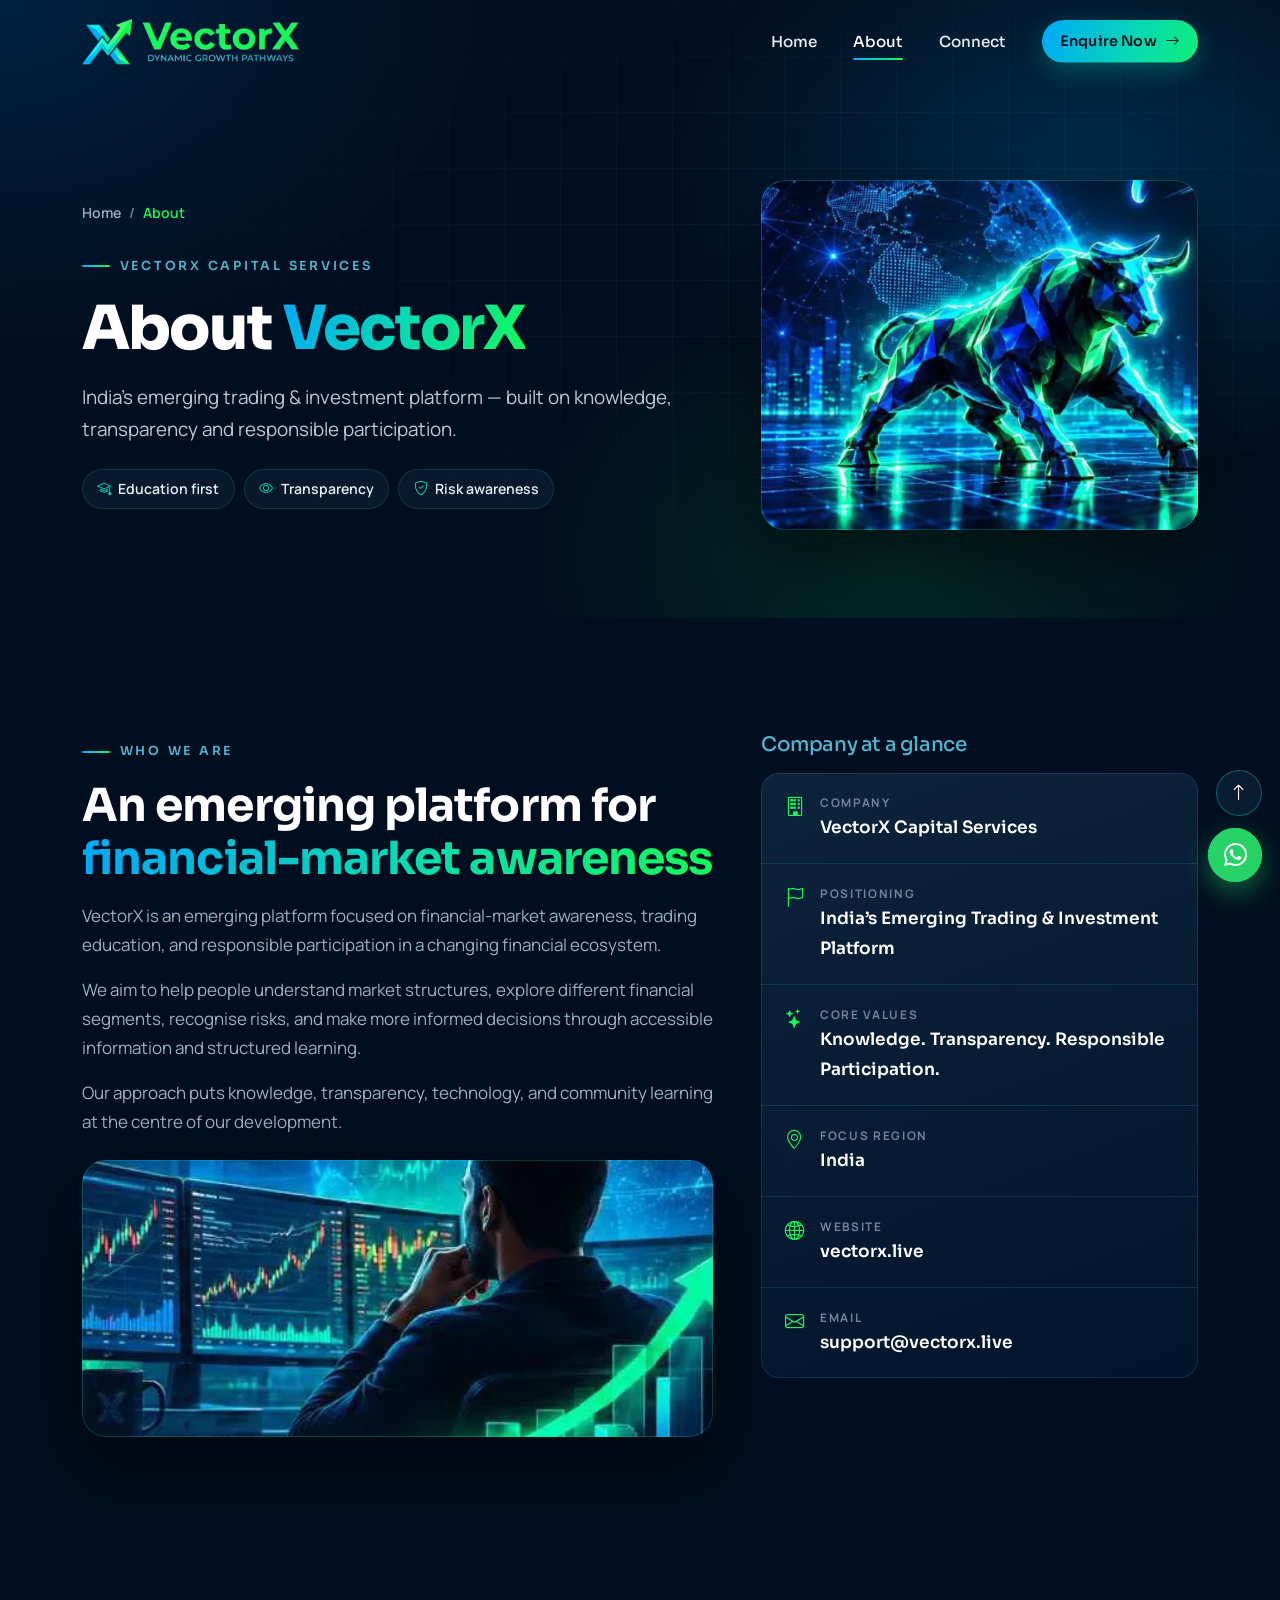
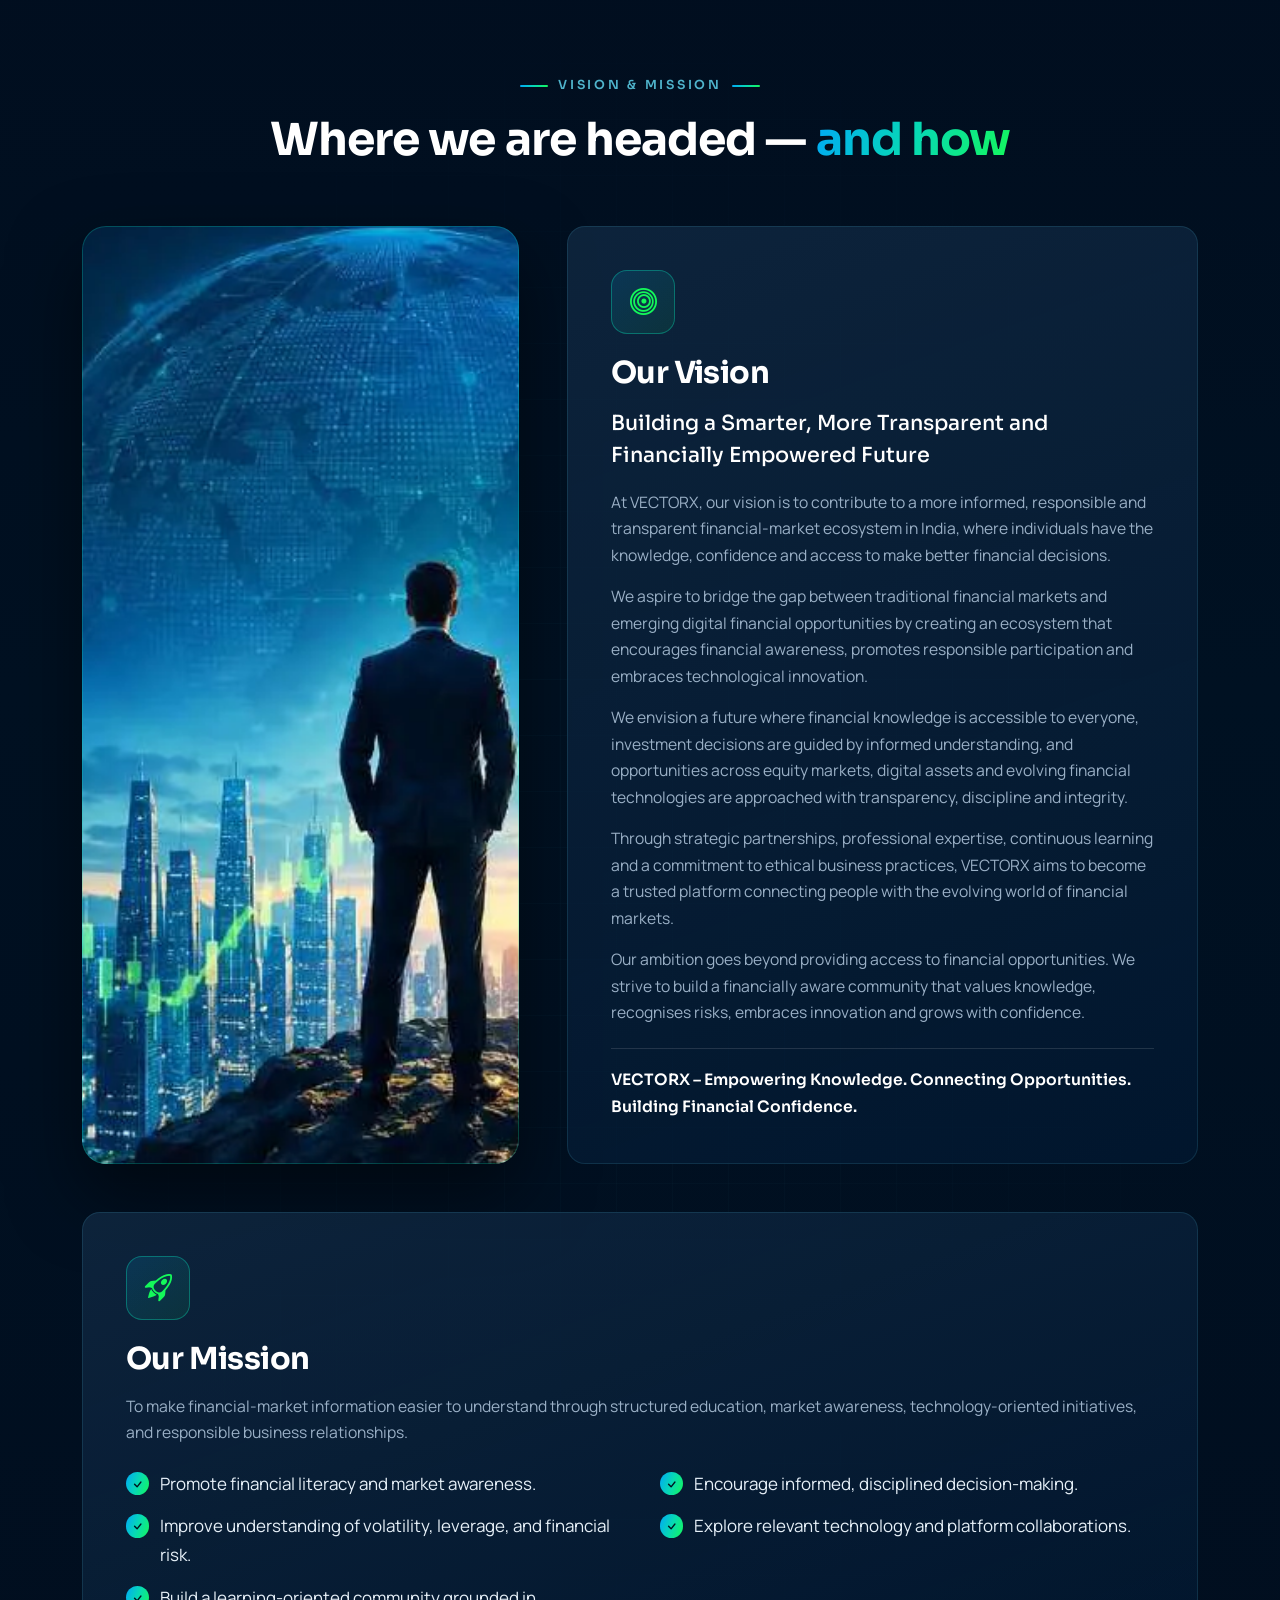
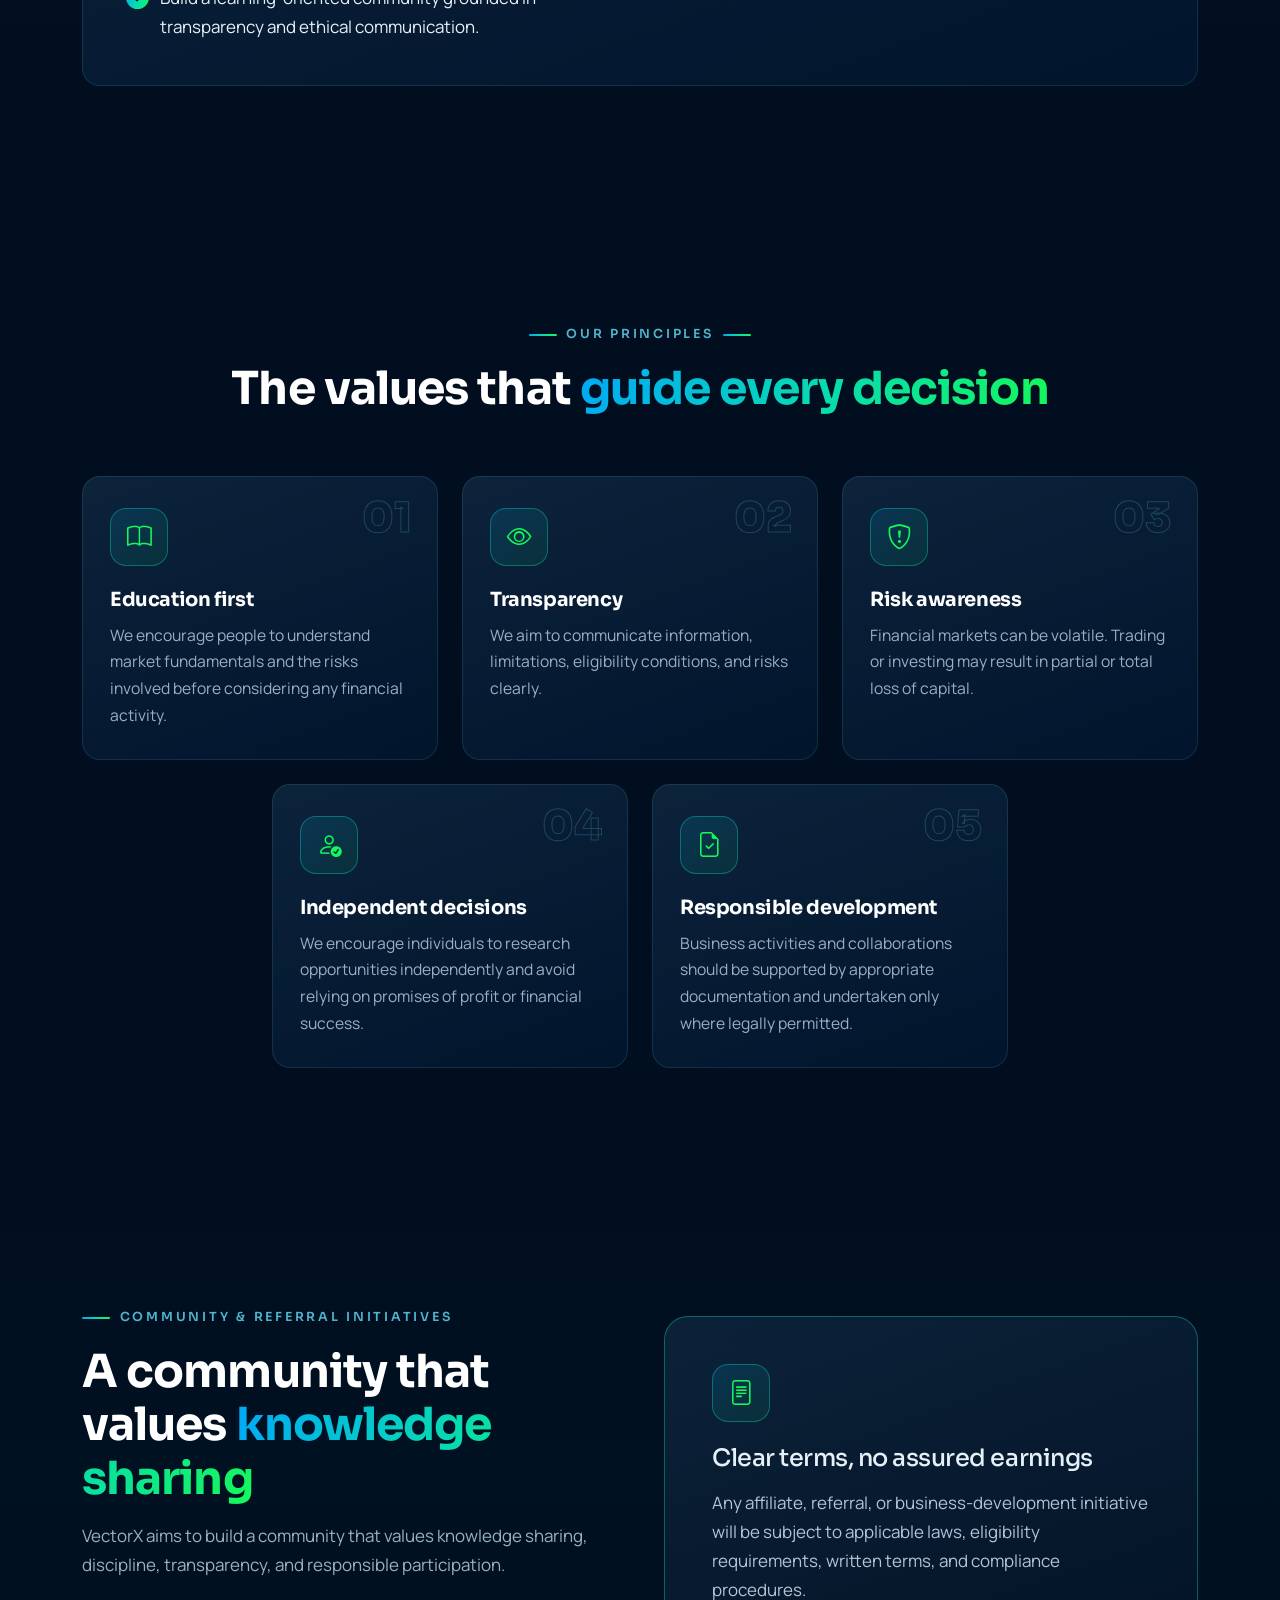
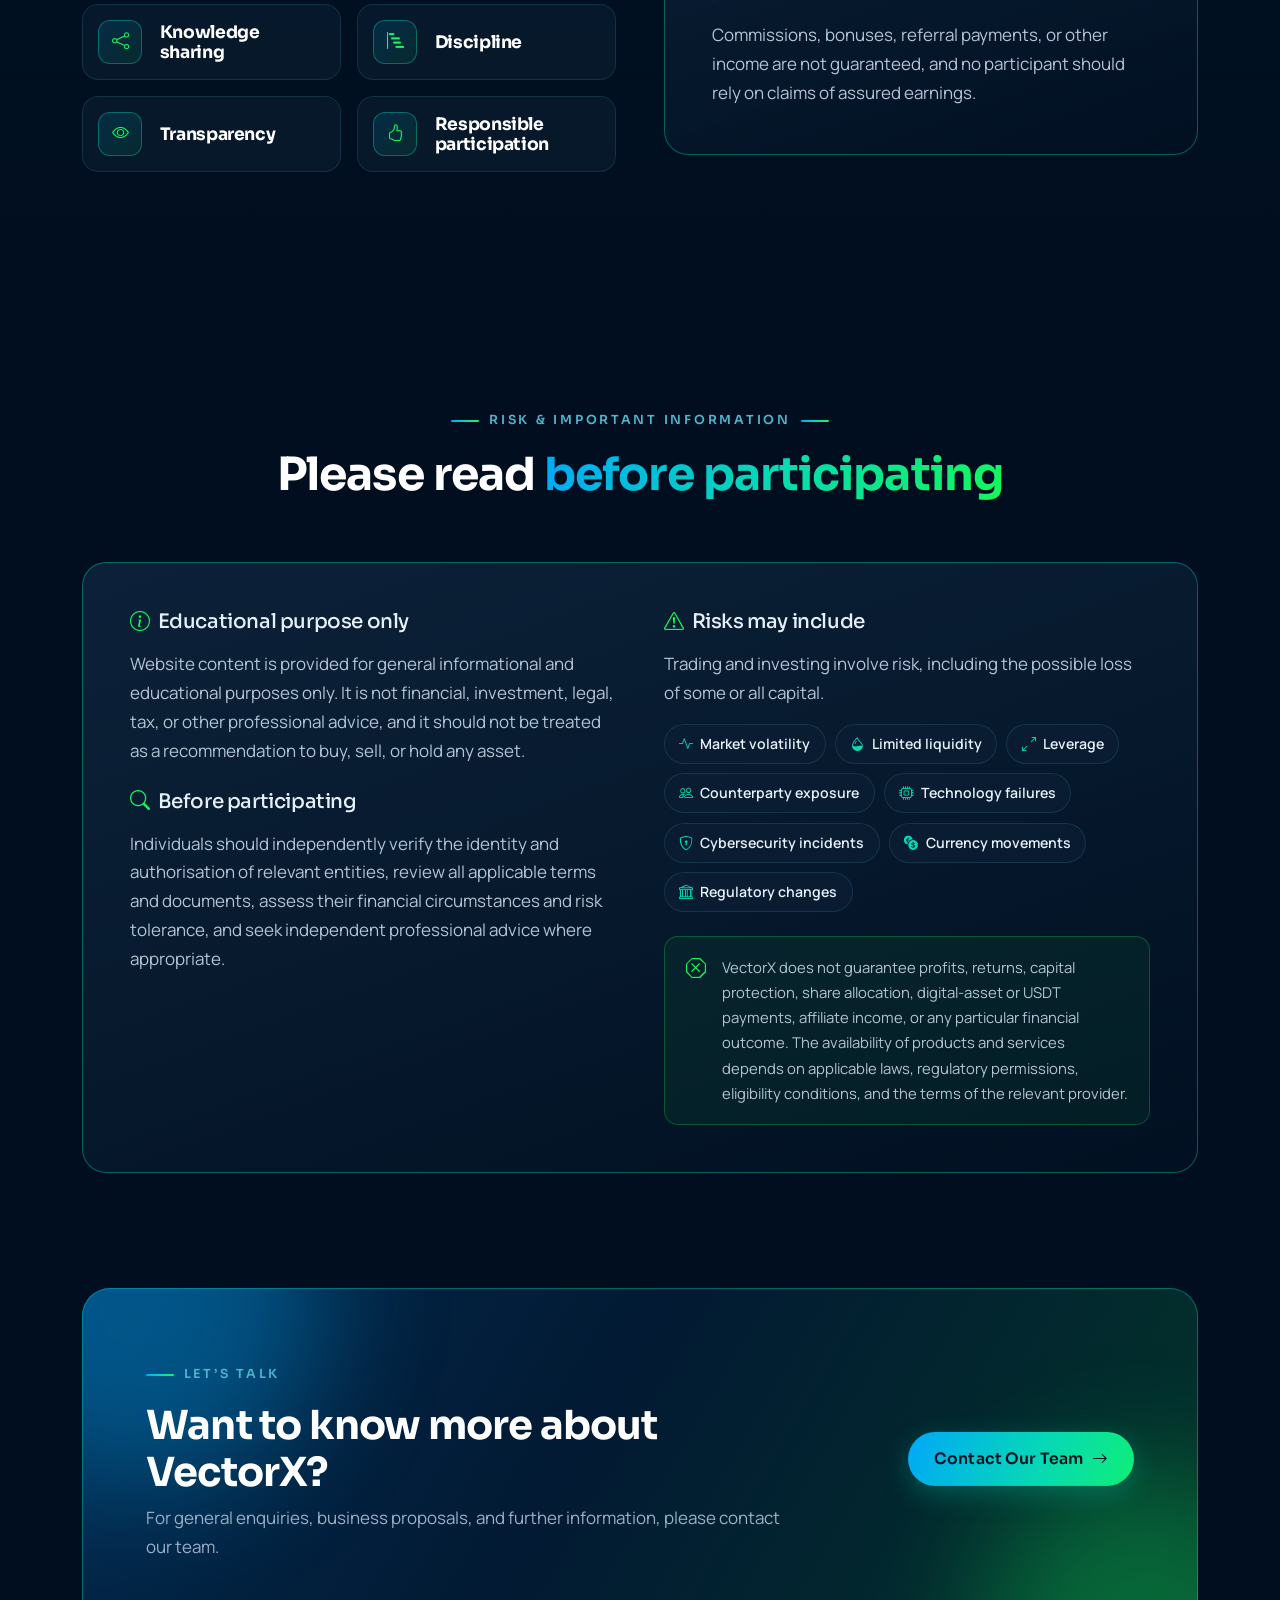
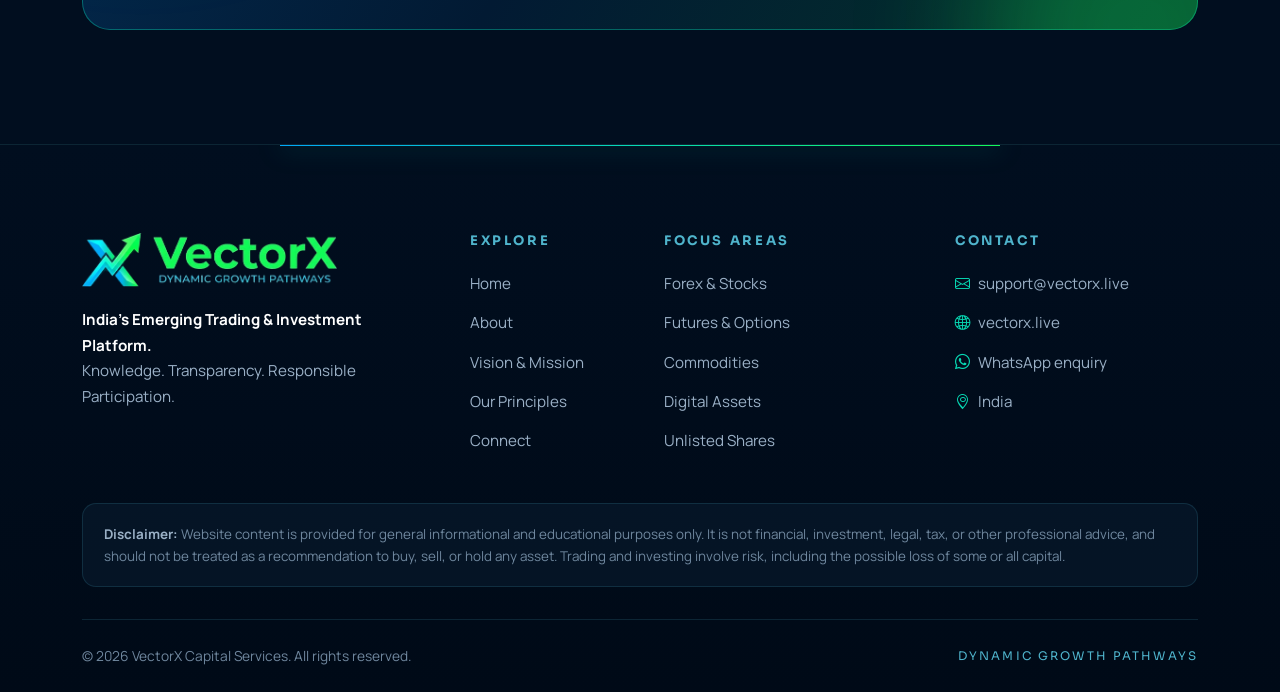
==== commit 216a6610: "changes" ====
--- a/about.html
+++ b/about.html
@@ -5,7 +5,7 @@
   <meta name="viewport" content="width=device-width, initial-scale=1">
   <!-- SITE DOMAIN: https://vectorx.live — if the domain changes, update canonical, og:url, og:image, JSON-LD, sitemap.xml and robots.txt -->
   <title>About VectorX | Vision, Mission &amp; Principles</title>
-  <meta name="description" content="Learn about VectorX Capital Services — our vision for an informed, responsible and transparent financial-market community in India, our mission, principles and risk disclosures.">
+  <meta name="description" content="Learn about VectorX Capital Services — our vision for a smarter, more transparent and financially empowered future in India, our mission, principles and risk disclosures.">
   <meta name="keywords" content="about VectorX, VectorX vision, VectorX mission, financial literacy India, responsible trading, market awareness, risk awareness, transparency, community learning">
   <meta name="robots" content="index, follow, max-image-preview:large">
   <meta name="author" content="VectorX Capital Services">
@@ -101,7 +101,7 @@
           <ul class="navbar-nav ms-auto align-items-lg-center gap-lg-1">
             <li class="nav-item"><a class="nav-link" href="index.html">Home</a></li>
             <li class="nav-item"><a class="nav-link active" aria-current="page" href="about.html">About</a></li>
-            <li class="nav-item"><a class="nav-link" href="contact.html">Contact</a></li>
+            <li class="nav-item"><a class="nav-link" href="contact.html">Connect</a></li>
             <li class="nav-item nav-cta ms-lg-3"><a class="btn-vx btn-sm-vx" href="contact.html#enquiry">Enquire Now <i class="bi bi-arrow-right" aria-hidden="true"></i></a></li>
           </ul>
         </div>
@@ -181,17 +181,25 @@
               <img src="assets/images/vision-horizon.webp" alt="Professional standing on a hilltop overlooking a city skyline at sunrise with rising market charts" width="470" height="560" loading="lazy" decoding="async">
             </div>
           </div>
-          <div class="col-lg-7 d-flex flex-column gap-4">
-            <article class="vx-card vm-card" data-reveal="up">
+          <div class="col-lg-7 d-flex">
+            <article class="vx-card vm-card vision-card" data-reveal="up">
               <div class="icon-box"><i class="bi bi-bullseye" aria-hidden="true"></i></div>
               <h2>Our Vision</h2>
-              <p class="statement">To help build a more informed, responsible, and transparent financial-market community in India.</p>
-            </article>
-            <article class="vx-card vm-card" id="mission" data-reveal="up" style="--d:120">
+              <p class="statement">Building a Smarter, More Transparent and Financially Empowered Future</p>
+              <p>At VECTORX, our vision is to contribute to a more informed, responsible and transparent financial-market ecosystem in India, where individuals have the knowledge, confidence and access to make better financial decisions.</p>
+              <p>We aspire to bridge the gap between traditional financial markets and emerging digital financial opportunities by creating an ecosystem that encourages financial awareness, promotes responsible participation and embraces technological innovation.</p>
+              <p>We envision a future where financial knowledge is accessible to everyone, investment decisions are guided by informed understanding, and opportunities across equity markets, digital assets and evolving financial technologies are approached with transparency, discipline and integrity.</p>
+              <p>Through strategic partnerships, professional expertise, continuous learning and a commitment to ethical business practices, VECTORX aims to become a trusted platform connecting people with the evolving world of financial markets.</p>
+              <p>Our ambition goes beyond providing access to financial opportunities. We strive to build a financially aware community that values knowledge, recognises risks, embraces innovation and grows with confidence.</p>
+              <p class="vision-tagline mb-0">VECTORX – Empowering Knowledge. Connecting Opportunities. Building Financial Confidence.</p>
+            </article>
+          </div>
+          <div class="col-12">
+            <article class="vx-card vm-card" id="mission" data-reveal="up">
               <div class="icon-box"><i class="bi bi-rocket-takeoff" aria-hidden="true"></i></div>
               <h2>Our Mission</h2>
               <p class="mb-4">To make financial-market information easier to understand through structured education, market awareness, technology-oriented initiatives, and responsible business relationships.</p>
-              <ul class="check-list">
+              <ul class="check-list mission-list">
                 <li>Promote financial literacy and market awareness.</li>
                 <li>Encourage informed, disciplined decision-making.</li>
                 <li>Improve understanding of volatility, leverage, and financial risk.</li>
@@ -354,7 +362,7 @@
             <li><a href="about.html">About</a></li>
             <li><a href="about.html#vision">Vision &amp; Mission</a></li>
             <li><a href="about.html#principles">Our Principles</a></li>
-            <li><a href="contact.html">Contact</a></li>
+            <li><a href="contact.html">Connect</a></li>
           </ul>
         </div>
         <div class="col-6 col-md-4 col-lg-3">
--- a/assets/css/style.css
+++ b/assets/css/style.css
@@ -682,3 +682,10 @@
 .contact-card > div { overflow-wrap: normal; }
 .contact-card a.contact-link { overflow-wrap: anywhere; }
 @media (min-width: 1200px) { .contact-card a.contact-link { font-size: 0.98rem; overflow-wrap: normal; white-space: nowrap; } }
+
+/* Full vision statement */
+.vision-card { width: 100%; }
+.vision-card .statement { margin-bottom: 1.1rem; }
+.vision-card p:not(.statement):not(.vision-tagline) { margin-bottom: 0.9rem; }
+.vision-tagline { margin-top: 1.4rem; padding-top: 1.1rem; border-top: 1px solid rgba(255,255,255,0.12); font-family: var(--vx-font-head); font-weight: 600; color: #fff; }
+@media (min-width: 992px) { .check-list.mission-list { display: grid; grid-template-columns: 1fr 1fr; column-gap: 2.5rem; } }
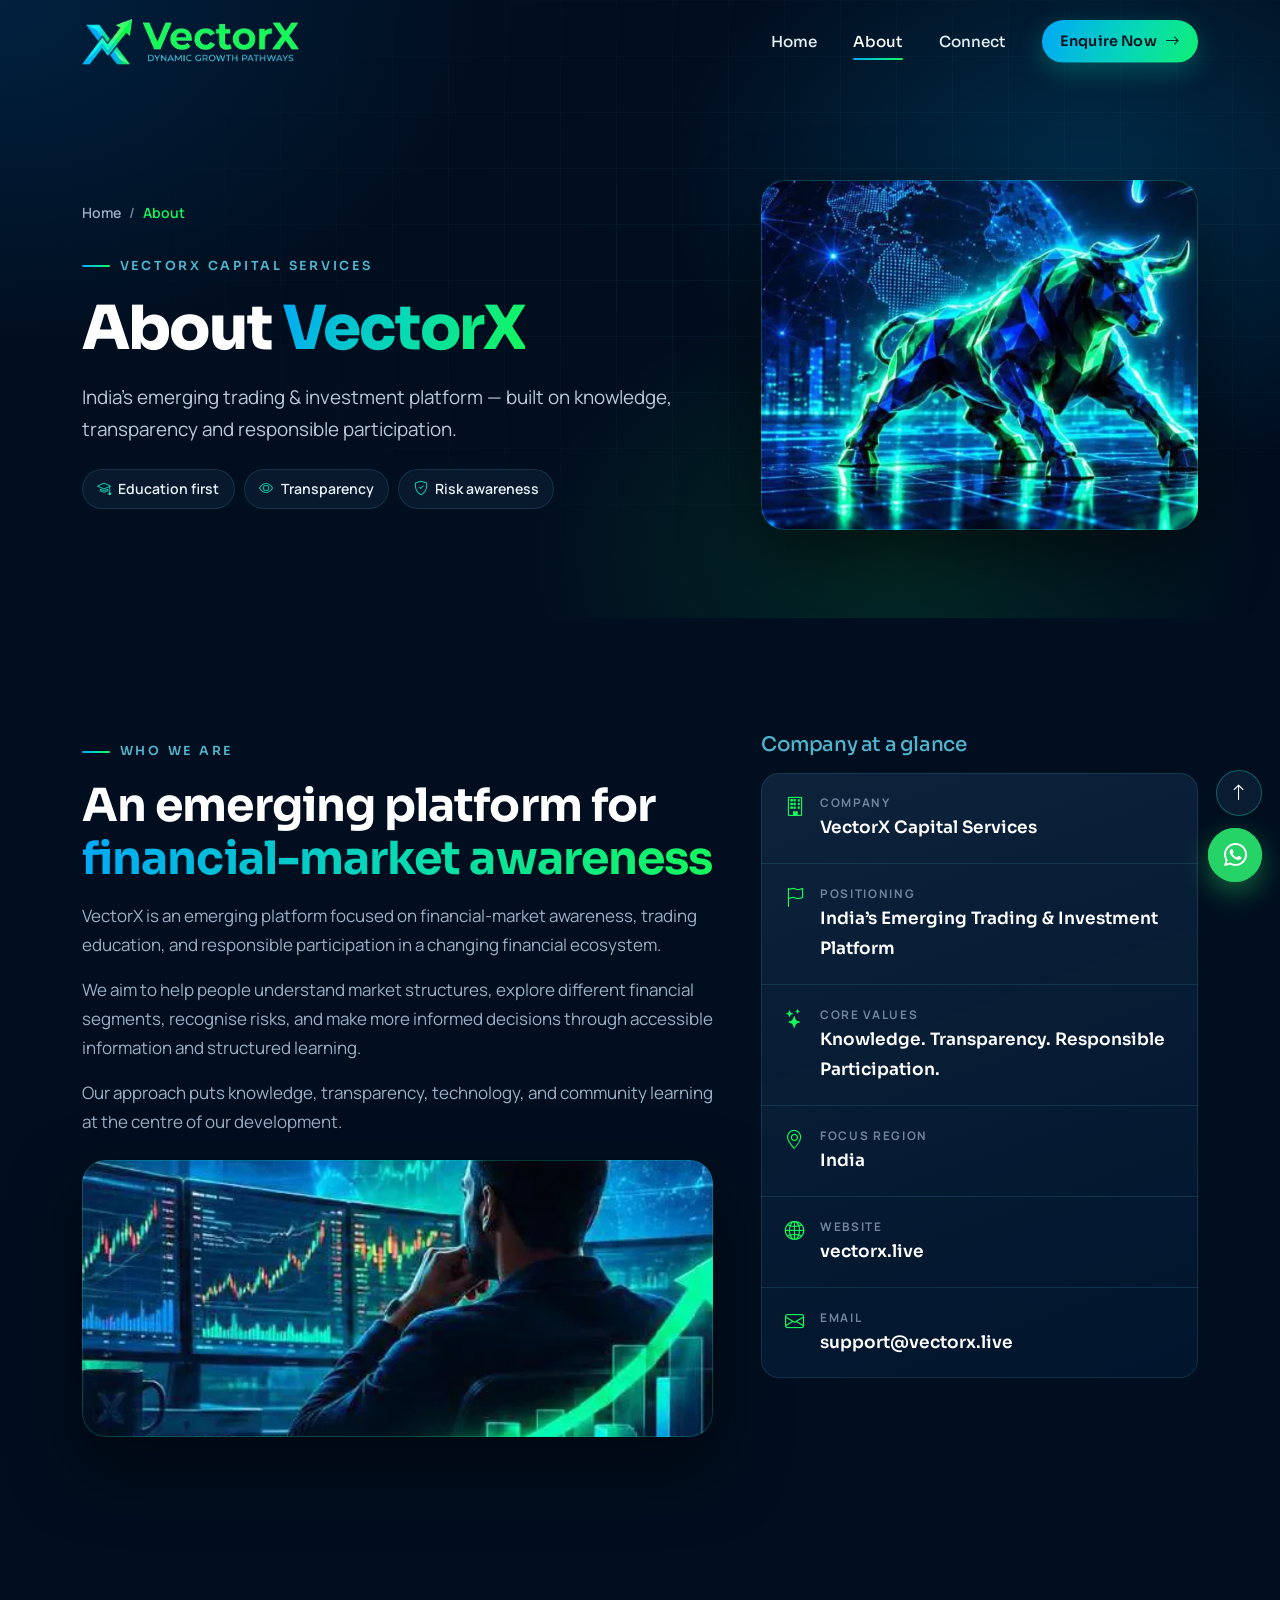
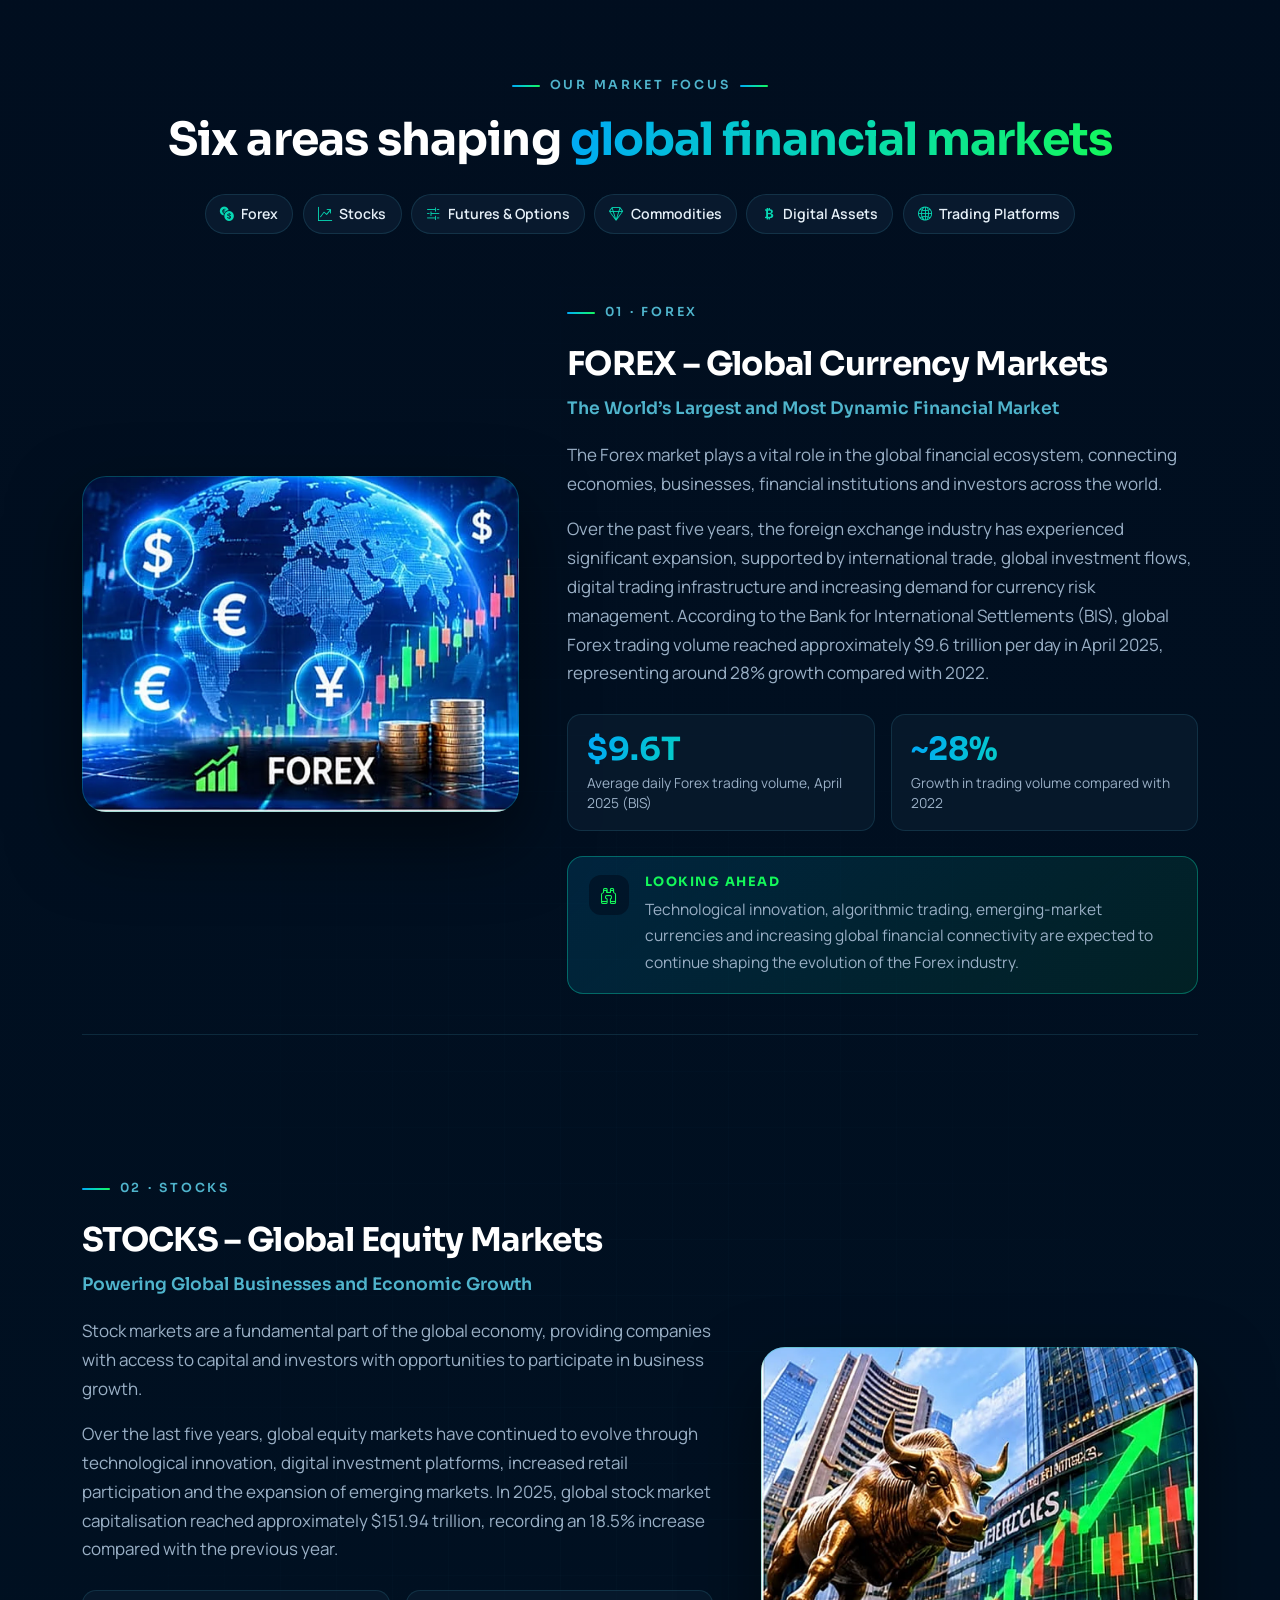
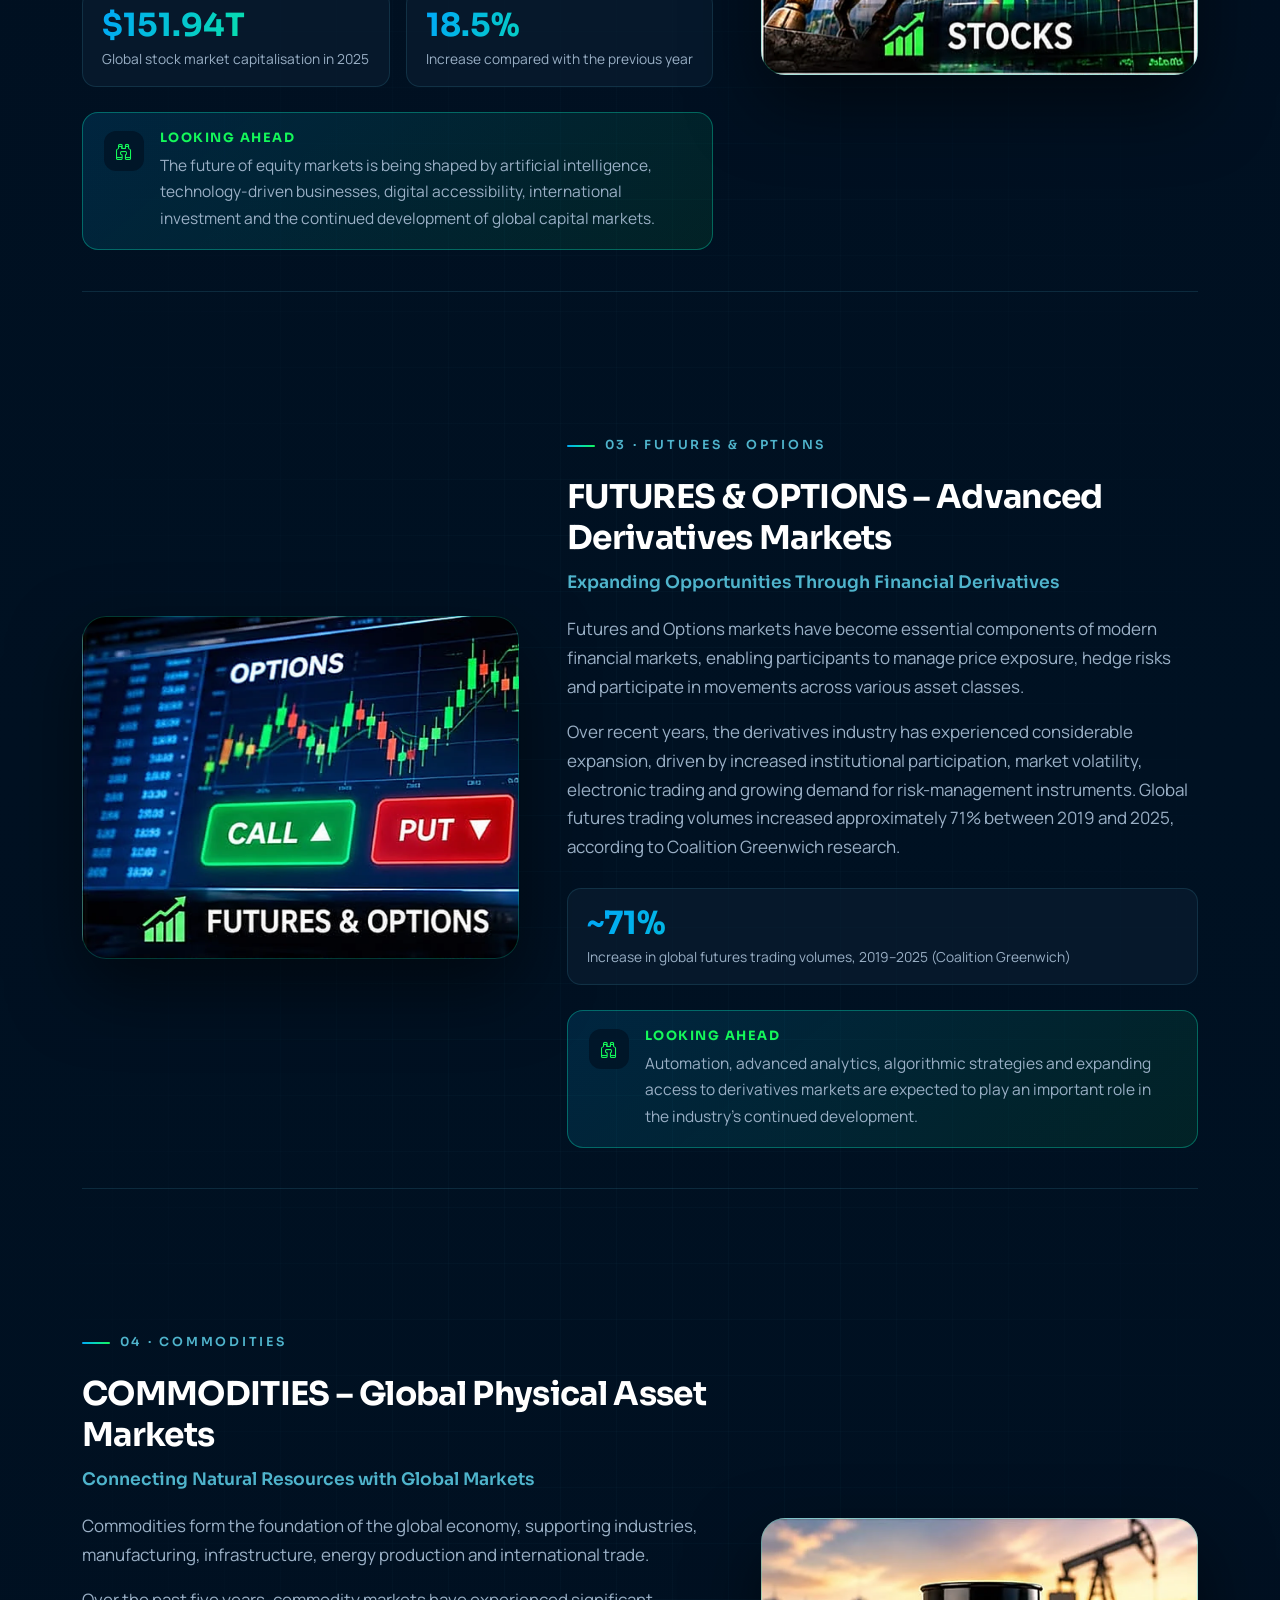
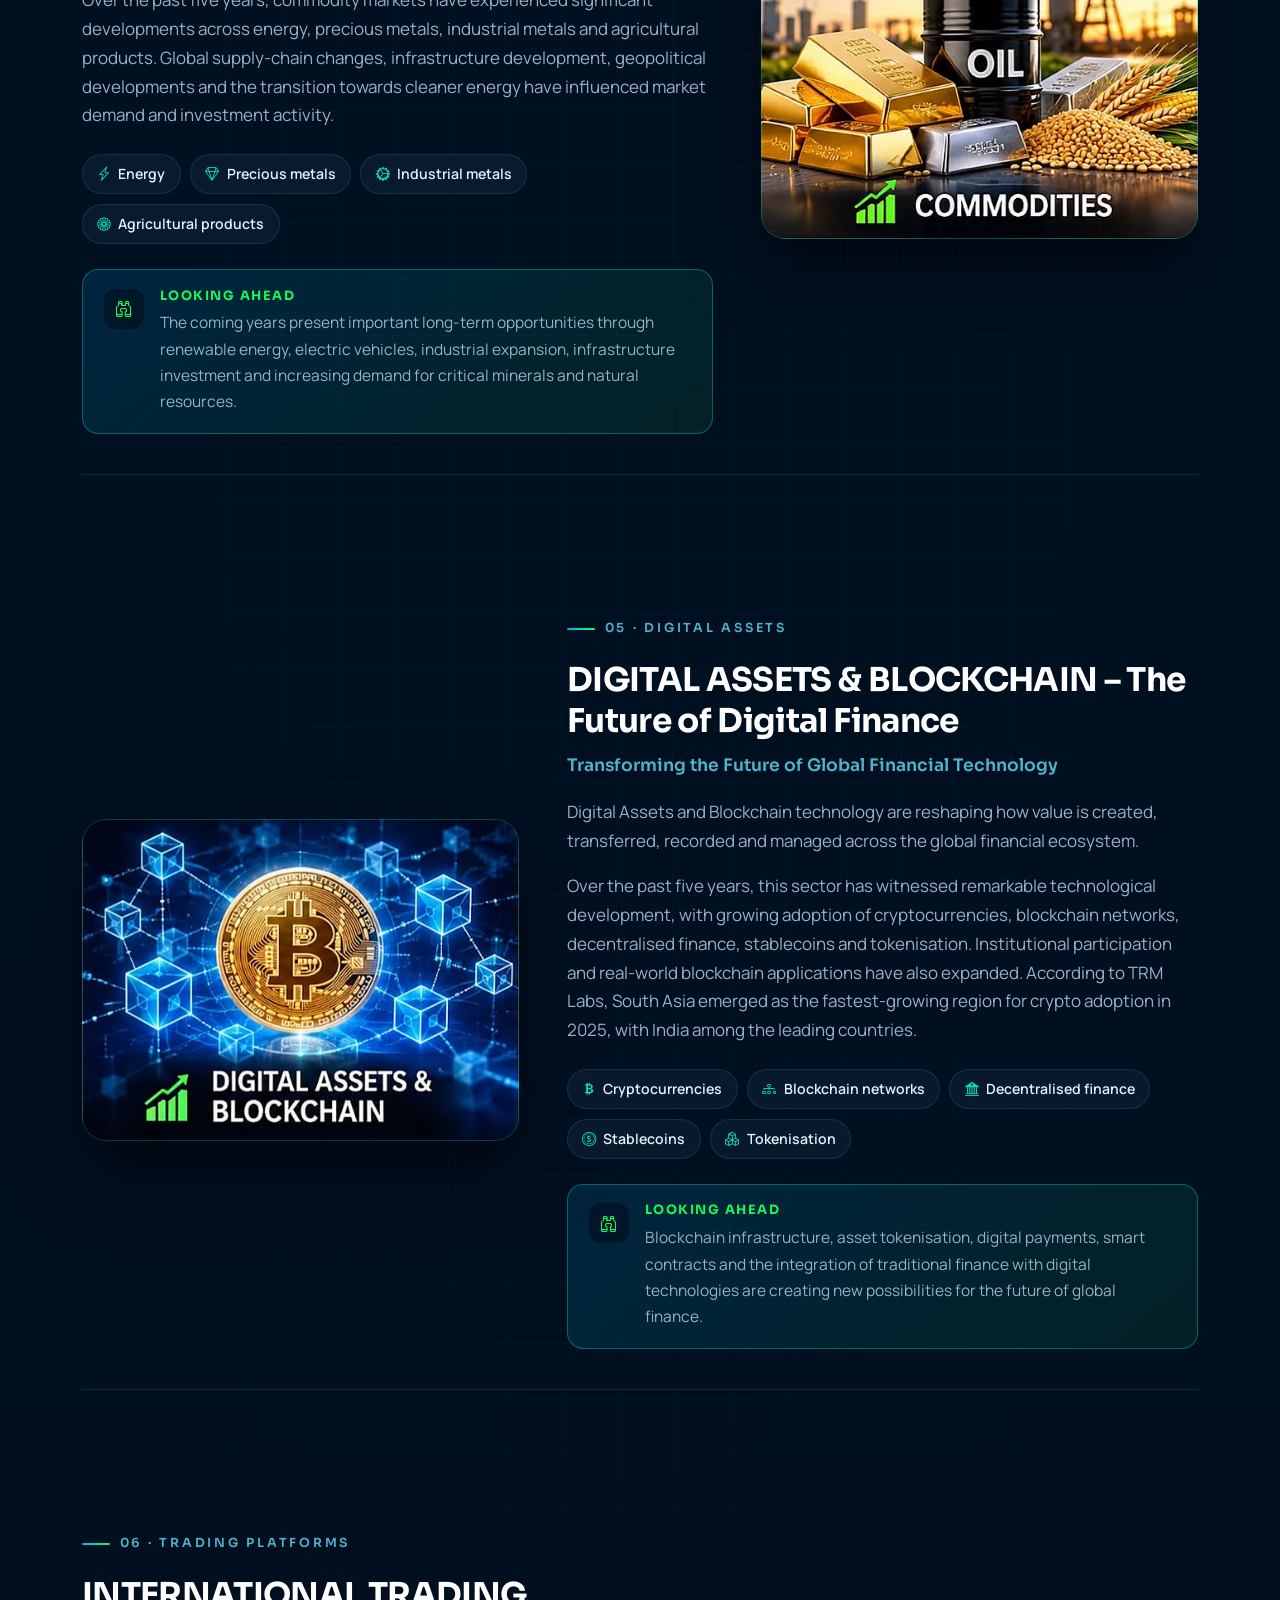
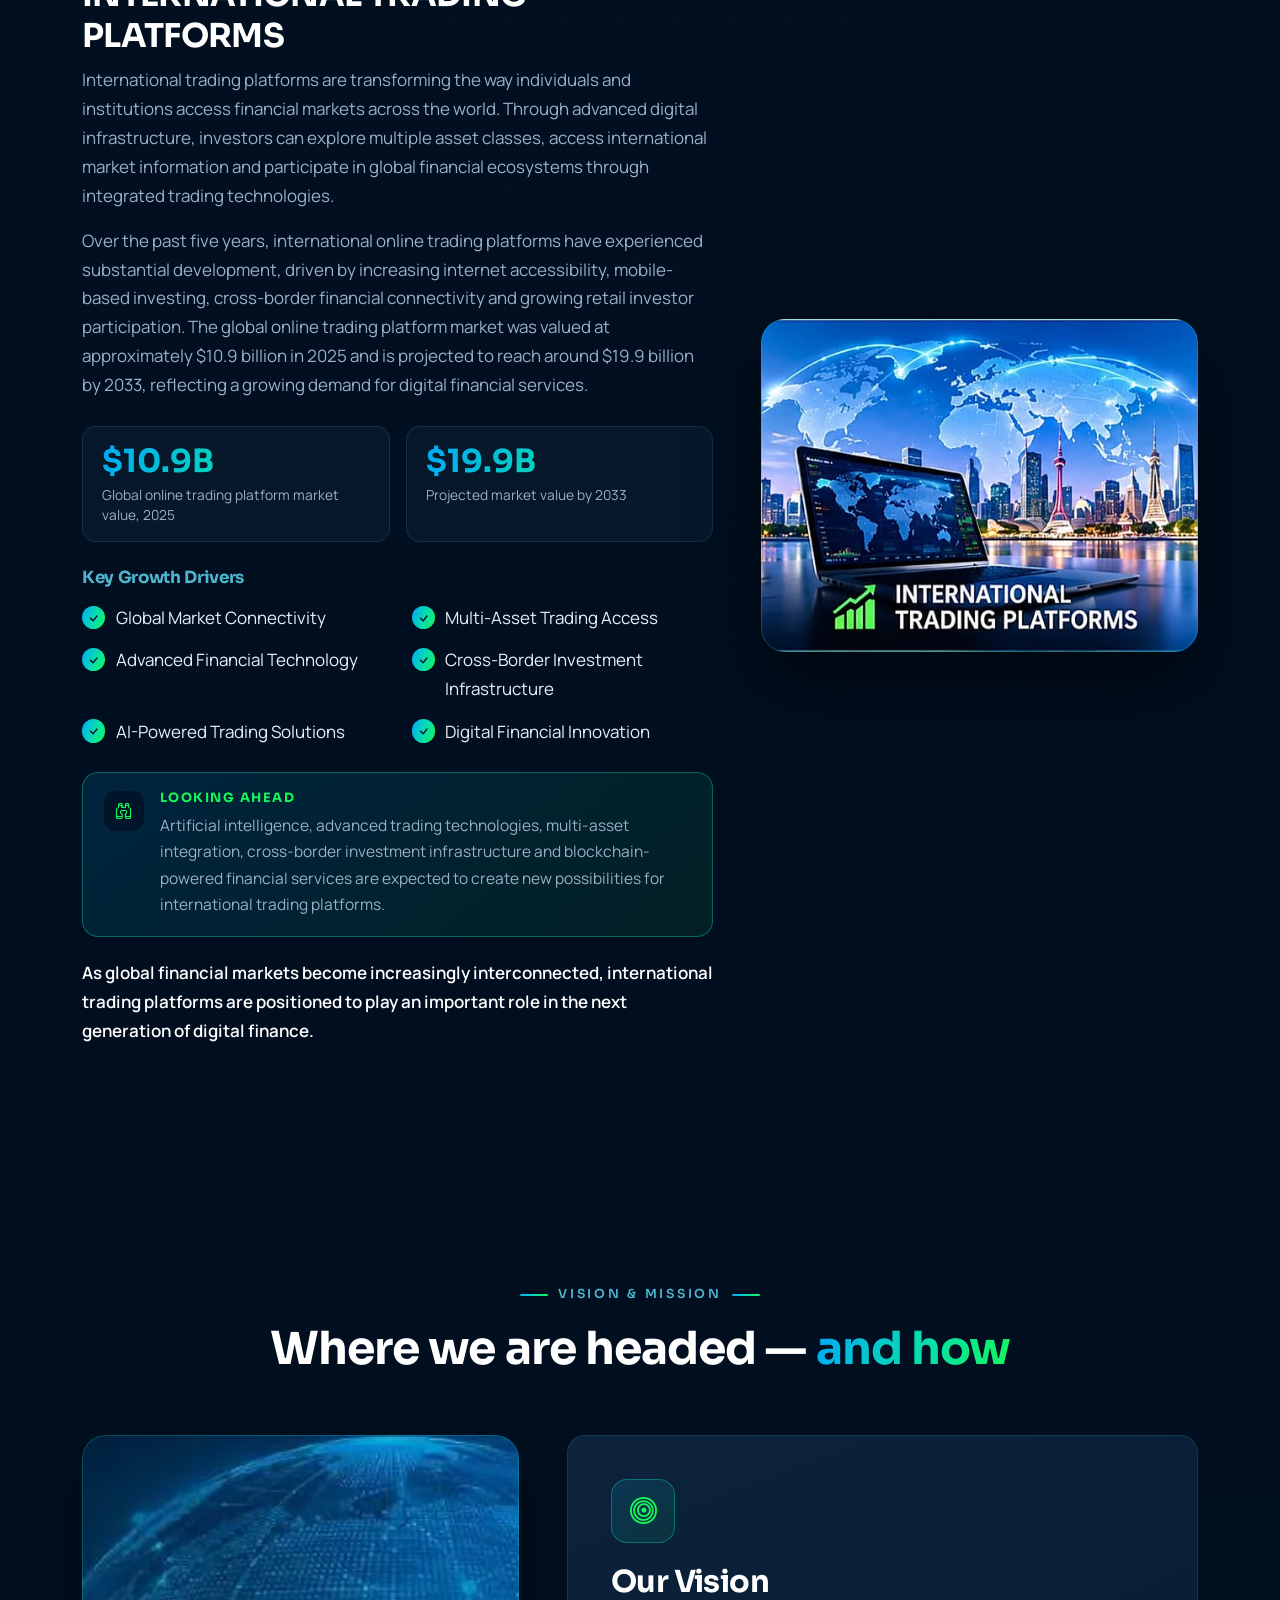
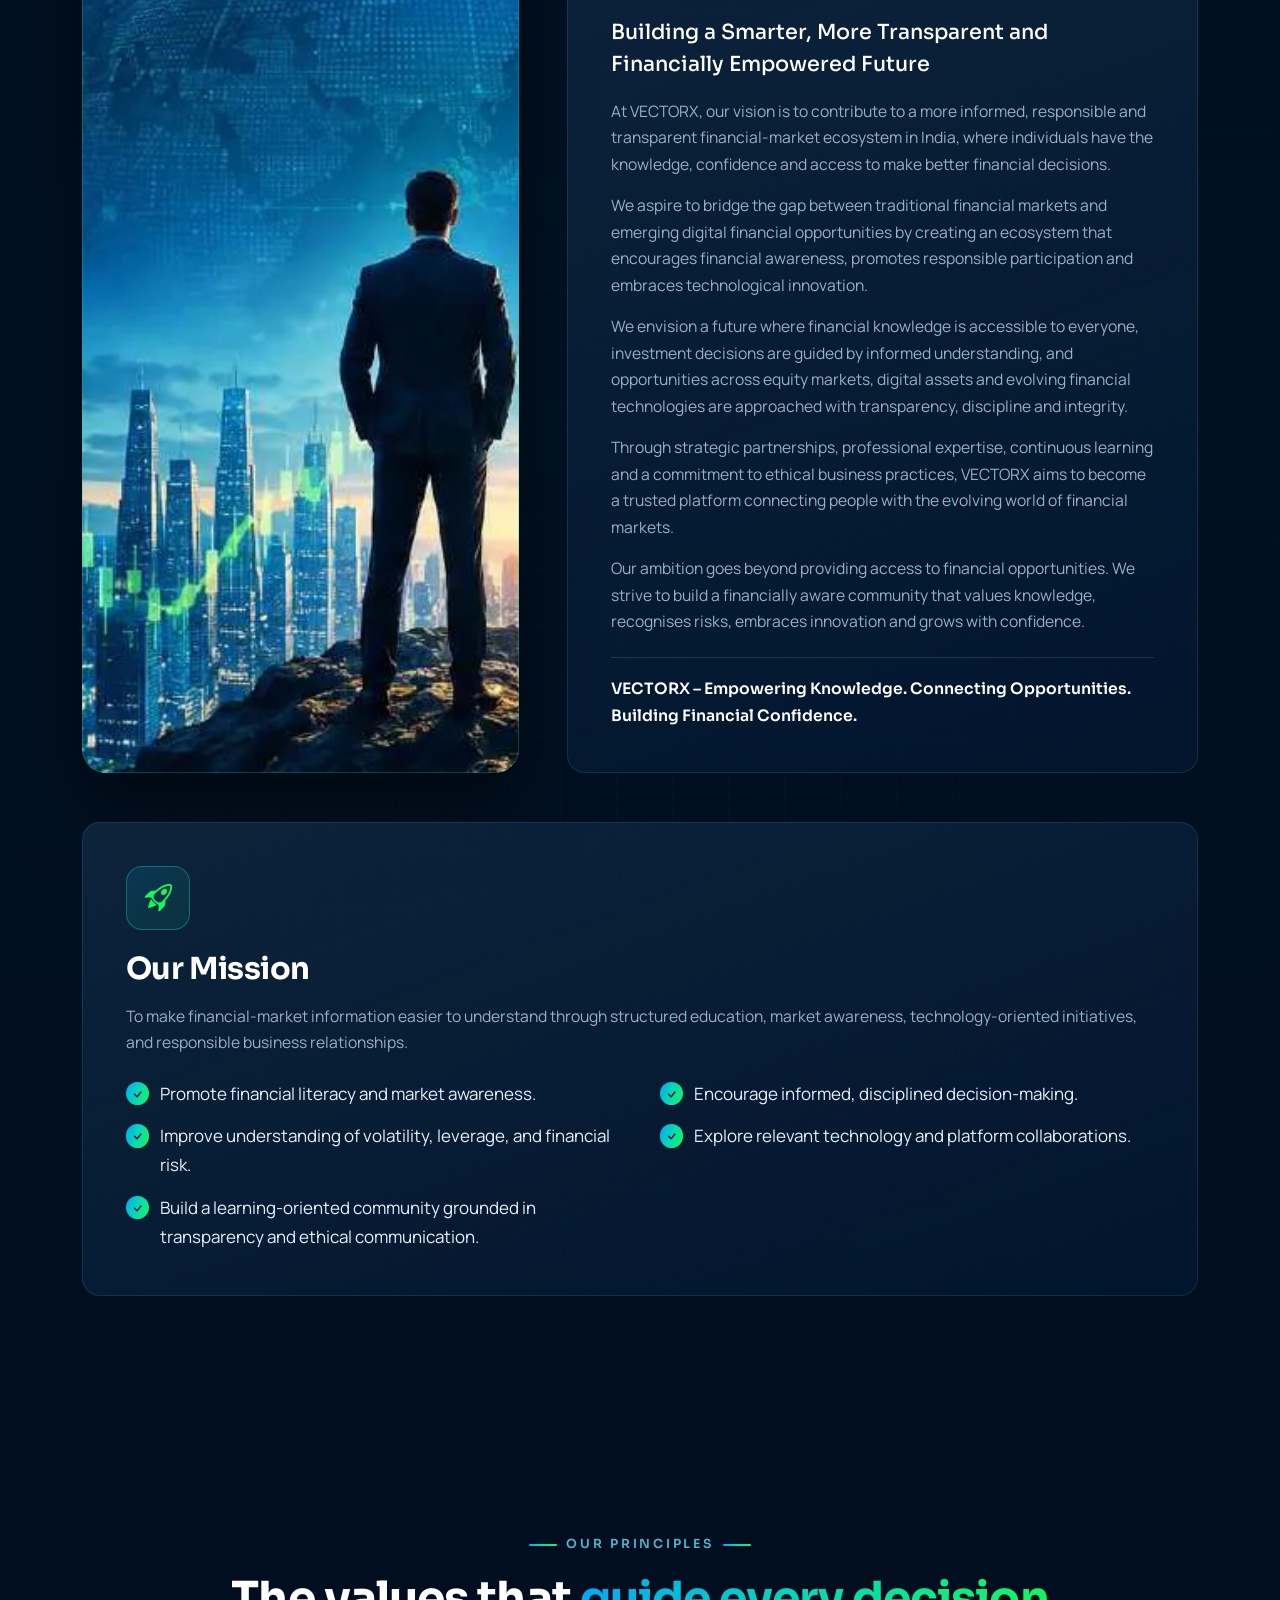
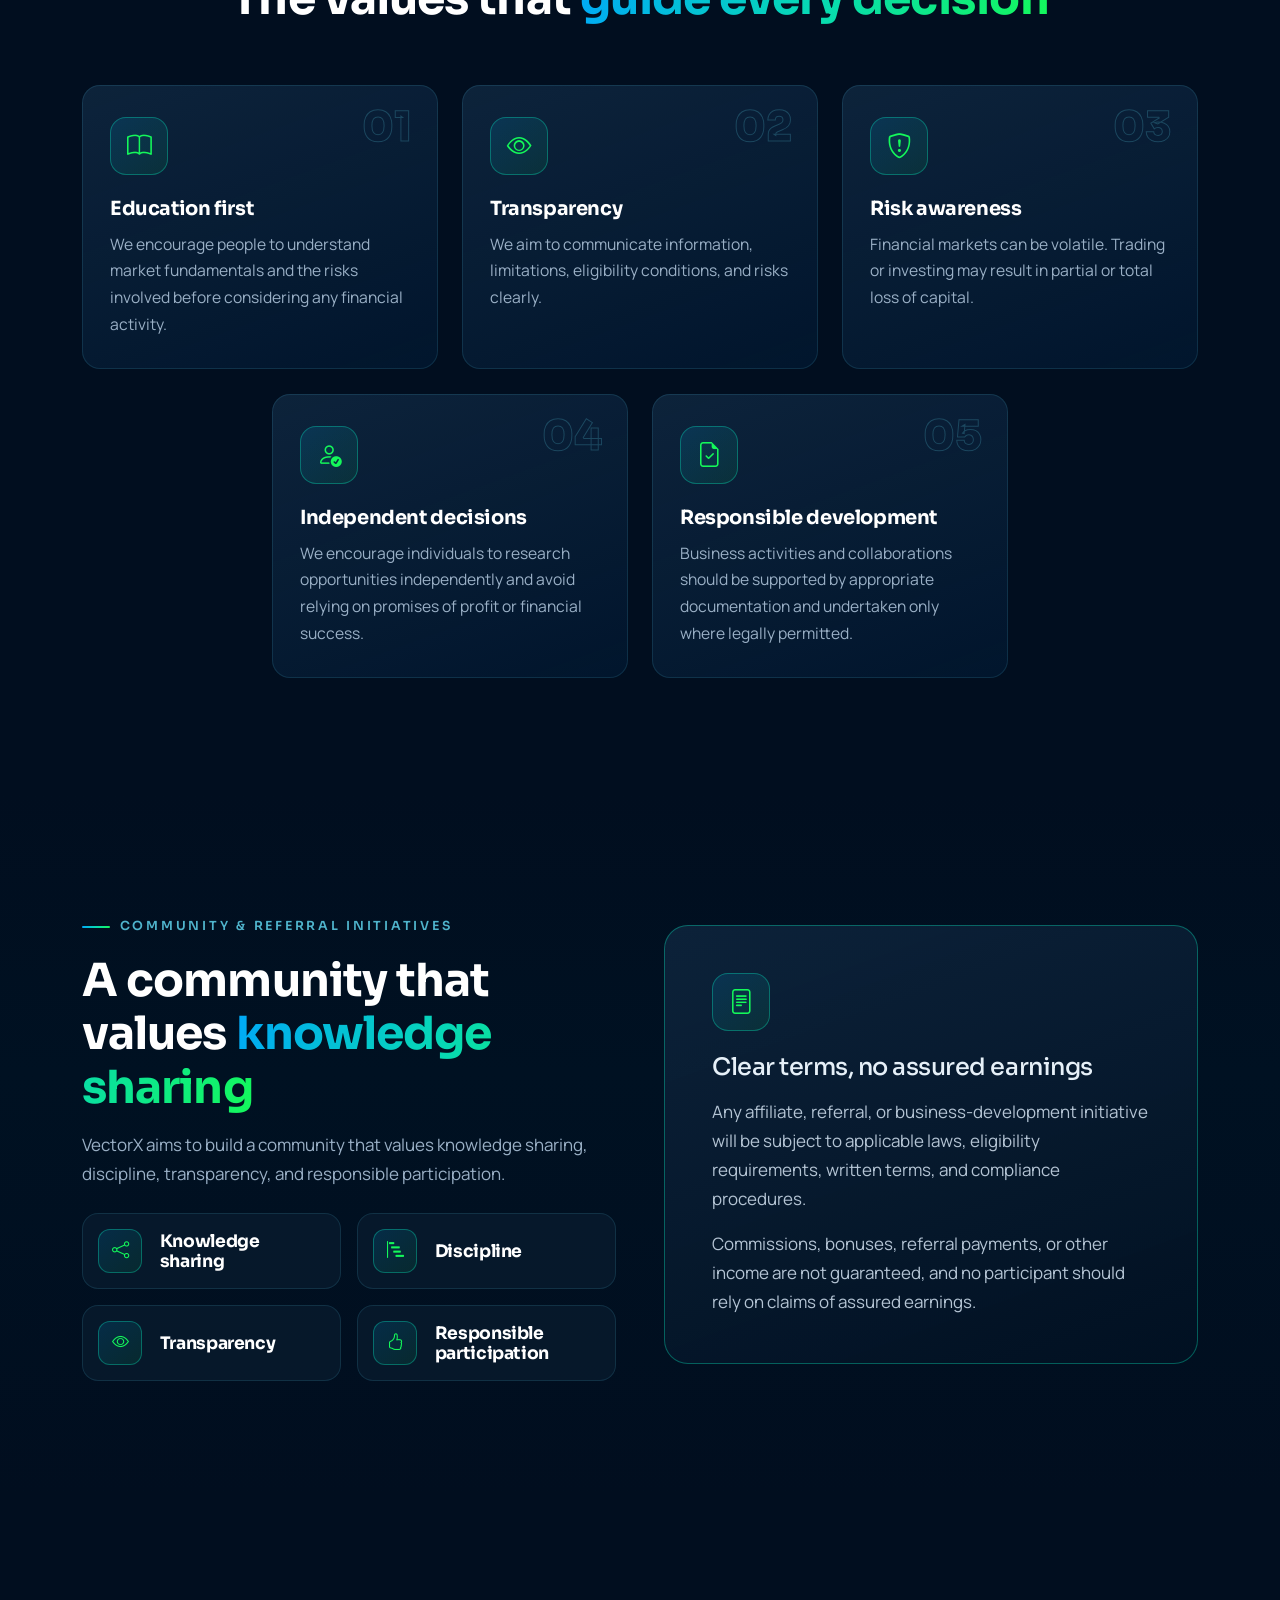
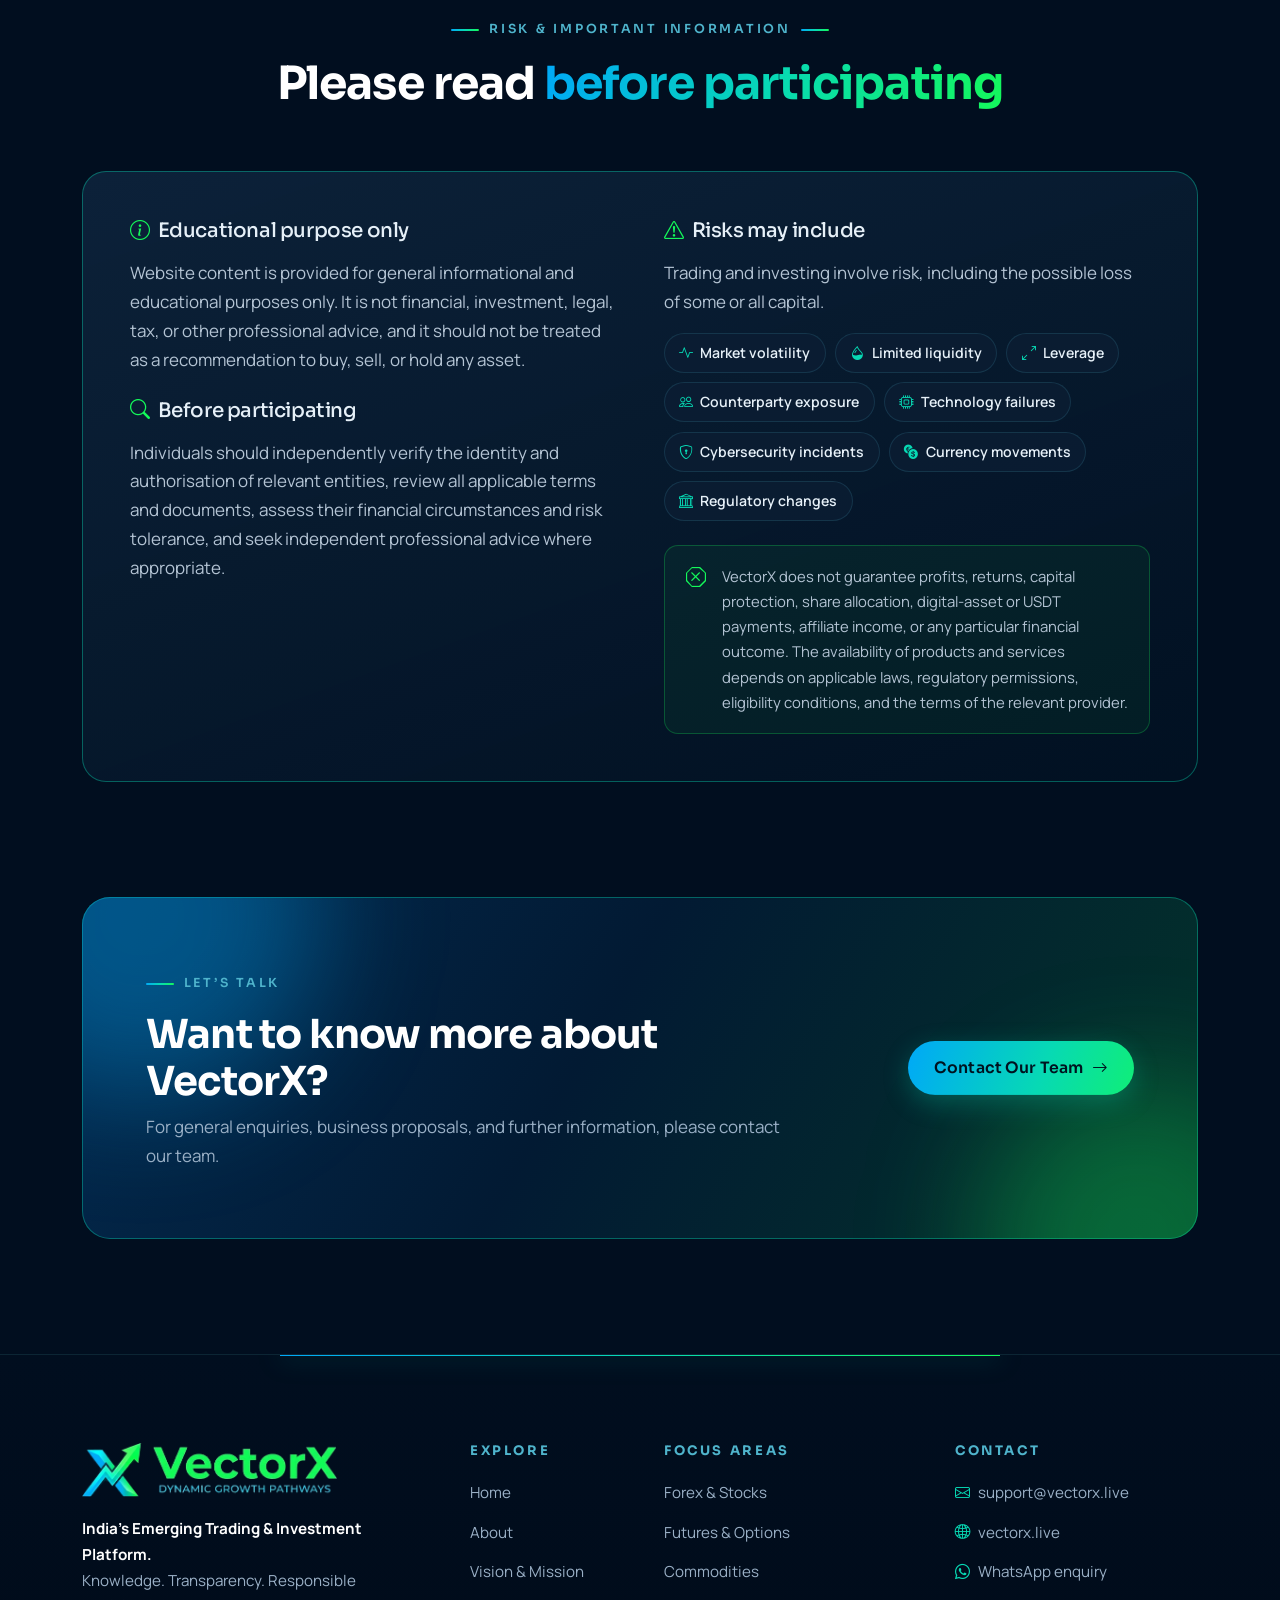
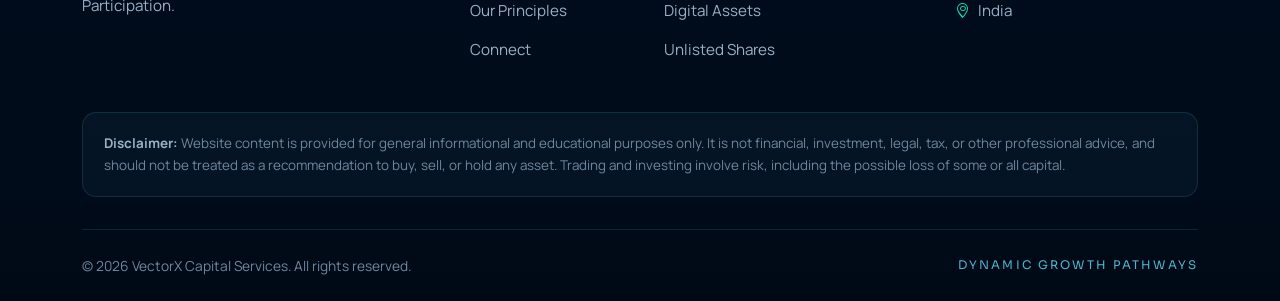
==== commit 7da26522: "Add service detail sections to About page and link Home service cards - Home: each of the 6 focus ca" ====
--- a/about.html
+++ b/about.html
@@ -168,6 +168,193 @@
       </div>
     </section>
 
+    <!-- ============ MARKET FOCUS (linked from the Home page service cards: about.html#service-1 … #service-6) ============ -->
+    <section class="section section--alt section--grid" id="services" aria-labelledby="servicesTitle">
+      <div class="container">
+        <div class="section-head text-center" data-reveal="up">
+          <span class="eyebrow">Our Market Focus</span>
+          <h2 class="section-title" id="servicesTitle">Six areas shaping <span class="text-grad">global financial markets</span></h2>
+          <nav class="service-jump" aria-label="Market focus areas">
+            <a href="#service-1"><i class="bi bi-currency-exchange" aria-hidden="true"></i>Forex</a>
+            <a href="#service-2"><i class="bi bi-graph-up-arrow" aria-hidden="true"></i>Stocks</a>
+            <a href="#service-3"><i class="bi bi-sliders2" aria-hidden="true"></i>Futures &amp; Options</a>
+            <a href="#service-4"><i class="bi bi-gem" aria-hidden="true"></i>Commodities</a>
+            <a href="#service-5"><i class="bi bi-currency-bitcoin" aria-hidden="true"></i>Digital Assets</a>
+            <a href="#service-6"><i class="bi bi-globe2" aria-hidden="true"></i>Trading Platforms</a>
+          </nav>
+        </div>
+
+        <!-- Service 1: Forex -->
+        <article class="service-detail" id="service-1" aria-labelledby="service1Title">
+          <div class="row g-5 align-items-center">
+            <div class="col-lg-5" data-reveal="left">
+              <div class="media-frame service-detail__media">
+                <img src="assets/images/services/forex.webp" alt="Forex: currency symbols for the dollar, euro and yen over a glowing world map with rising candlestick charts and stacked coins" width="1016" height="782" loading="lazy" decoding="async">
+              </div>
+            </div>
+            <div class="col-lg-7" data-reveal="up">
+              <span class="eyebrow">01 &middot; Forex</span>
+              <h3 class="service-detail__title" id="service1Title">FOREX – Global Currency Markets</h3>
+              <p class="service-detail__tagline">The World&rsquo;s Largest and Most Dynamic Financial Market</p>
+              <p>The Forex market plays a vital role in the global financial ecosystem, connecting economies, businesses, financial institutions and investors across the world.</p>
+              <p>Over the past five years, the foreign exchange industry has experienced significant expansion, supported by international trade, global investment flows, digital trading infrastructure and increasing demand for currency risk management. According to the Bank for International Settlements (BIS), global Forex trading volume reached approximately $9.6 trillion per day in April 2025, representing around 28% growth compared with 2022.</p>
+              <div class="service-stats">
+                <div class="service-stat"><strong class="text-grad">$9.6T</strong><span>Average daily Forex trading volume, April 2025 (BIS)</span></div>
+                <div class="service-stat"><strong class="text-grad">~28%</strong><span>Growth in trading volume compared with 2022</span></div>
+              </div>
+              <div class="service-outlook">
+                <i class="bi bi-binoculars" aria-hidden="true"></i>
+                <div><h4>Looking ahead</h4><p>Technological innovation, algorithmic trading, emerging-market currencies and increasing global financial connectivity are expected to continue shaping the evolution of the Forex industry.</p></div>
+              </div>
+            </div>
+          </div>
+        </article>
+
+        <!-- Service 2: Stocks -->
+        <article class="service-detail" id="service-2" aria-labelledby="service2Title">
+          <div class="row g-5 align-items-center">
+            <div class="col-lg-5 order-lg-2" data-reveal="up">
+              <div class="media-frame service-detail__media">
+                <img src="assets/images/services/stocks.webp" alt="Stocks: bronze bull statue in front of stock-exchange buildings and a rising green market chart" width="1072" height="804" loading="lazy" decoding="async">
+              </div>
+            </div>
+            <div class="col-lg-7 order-lg-1" data-reveal="up">
+              <span class="eyebrow">02 &middot; Stocks</span>
+              <h3 class="service-detail__title" id="service2Title">STOCKS – Global Equity Markets</h3>
+              <p class="service-detail__tagline">Powering Global Businesses and Economic Growth</p>
+              <p>Stock markets are a fundamental part of the global economy, providing companies with access to capital and investors with opportunities to participate in business growth.</p>
+              <p>Over the last five years, global equity markets have continued to evolve through technological innovation, digital investment platforms, increased retail participation and the expansion of emerging markets. In 2025, global stock market capitalisation reached approximately $151.94 trillion, recording an 18.5% increase compared with the previous year.</p>
+              <div class="service-stats">
+                <div class="service-stat"><strong class="text-grad">$151.94T</strong><span>Global stock market capitalisation in 2025</span></div>
+                <div class="service-stat"><strong class="text-grad">18.5%</strong><span>Increase compared with the previous year</span></div>
+              </div>
+              <div class="service-outlook">
+                <i class="bi bi-binoculars" aria-hidden="true"></i>
+                <div><h4>Looking ahead</h4><p>The future of equity markets is being shaped by artificial intelligence, technology-driven businesses, digital accessibility, international investment and the continued development of global capital markets.</p></div>
+              </div>
+            </div>
+          </div>
+        </article>
+
+        <!-- Service 3: Futures &amp; Options -->
+        <article class="service-detail" id="service-3" aria-labelledby="service3Title">
+          <div class="row g-5 align-items-center">
+            <div class="col-lg-5" data-reveal="left">
+              <div class="media-frame service-detail__media">
+                <img src="assets/images/services/futures-options.webp" alt="Futures and Options: trading screen with an options price chart and Call and Put buttons" width="1024" height="804" loading="lazy" decoding="async">
+              </div>
+            </div>
+            <div class="col-lg-7" data-reveal="up">
+              <span class="eyebrow">03 &middot; Futures &amp; Options</span>
+              <h3 class="service-detail__title" id="service3Title">FUTURES &amp; OPTIONS – Advanced Derivatives Markets</h3>
+              <p class="service-detail__tagline">Expanding Opportunities Through Financial Derivatives</p>
+              <p>Futures and Options markets have become essential components of modern financial markets, enabling participants to manage price exposure, hedge risks and participate in movements across various asset classes.</p>
+              <p>Over recent years, the derivatives industry has experienced considerable expansion, driven by increased institutional participation, market volatility, electronic trading and growing demand for risk-management instruments. Global futures trading volumes increased approximately 71% between 2019 and 2025, according to Coalition Greenwich research.</p>
+              <div class="service-stats">
+                <div class="service-stat"><strong class="text-grad">~71%</strong><span>Increase in global futures trading volumes, 2019&ndash;2025 (Coalition Greenwich)</span></div>
+              </div>
+              <div class="service-outlook">
+                <i class="bi bi-binoculars" aria-hidden="true"></i>
+                <div><h4>Looking ahead</h4><p>Automation, advanced analytics, algorithmic strategies and expanding access to derivatives markets are expected to play an important role in the industry&rsquo;s continued development.</p></div>
+              </div>
+            </div>
+          </div>
+        </article>
+
+        <!-- Service 4: Commodities -->
+        <article class="service-detail" id="service-4" aria-labelledby="service4Title">
+          <div class="row g-5 align-items-center">
+            <div class="col-lg-5 order-lg-2" data-reveal="up">
+              <div class="media-frame service-detail__media">
+                <img src="assets/images/services/commodities.webp" alt="Commodities: gold and silver bars, an oil barrel, grain and wheat with an oil pump at sunset" width="1066" height="784" loading="lazy" decoding="async">
+              </div>
+            </div>
+            <div class="col-lg-7 order-lg-1" data-reveal="up">
+              <span class="eyebrow">04 &middot; Commodities</span>
+              <h3 class="service-detail__title" id="service4Title">COMMODITIES – Global Physical Asset Markets</h3>
+              <p class="service-detail__tagline">Connecting Natural Resources with Global Markets</p>
+              <p>Commodities form the foundation of the global economy, supporting industries, manufacturing, infrastructure, energy production and international trade.</p>
+              <p>Over the past five years, commodity markets have experienced significant developments across energy, precious metals, industrial metals and agricultural products. Global supply-chain changes, infrastructure development, geopolitical developments and the transition towards cleaner energy have influenced market demand and investment activity.</p>
+              <ul class="pill-list service-tags">
+                <li><i class="bi bi-lightning-charge" aria-hidden="true"></i>Energy</li>
+                <li><i class="bi bi-gem" aria-hidden="true"></i>Precious metals</li>
+                <li><i class="bi bi-gear-wide-connected" aria-hidden="true"></i>Industrial metals</li>
+                <li><i class="bi bi-flower1" aria-hidden="true"></i>Agricultural products</li>
+              </ul>
+              <div class="service-outlook">
+                <i class="bi bi-binoculars" aria-hidden="true"></i>
+                <div><h4>Looking ahead</h4><p>The coming years present important long-term opportunities through renewable energy, electric vehicles, industrial expansion, infrastructure investment and increasing demand for critical minerals and natural resources.</p></div>
+              </div>
+            </div>
+          </div>
+        </article>
+
+        <!-- Service 5: Digital Assets -->
+        <article class="service-detail" id="service-5" aria-labelledby="service5Title">
+          <div class="row g-5 align-items-center">
+            <div class="col-lg-5" data-reveal="left">
+              <div class="media-frame service-detail__media">
+                <img src="assets/images/services/digital-assets.webp" alt="Digital Assets and Blockchain: gold Bitcoin coin surrounded by connected blockchain cubes" width="1056" height="778" loading="lazy" decoding="async">
+              </div>
+            </div>
+            <div class="col-lg-7" data-reveal="up">
+              <span class="eyebrow">05 &middot; Digital Assets</span>
+              <h3 class="service-detail__title" id="service5Title">DIGITAL ASSETS &amp; BLOCKCHAIN – The Future of Digital Finance</h3>
+              <p class="service-detail__tagline">Transforming the Future of Global Financial Technology</p>
+              <p>Digital Assets and Blockchain technology are reshaping how value is created, transferred, recorded and managed across the global financial ecosystem.</p>
+              <p>Over the past five years, this sector has witnessed remarkable technological development, with growing adoption of cryptocurrencies, blockchain networks, decentralised finance, stablecoins and tokenisation. Institutional participation and real-world blockchain applications have also expanded. According to TRM Labs, South Asia emerged as the fastest-growing region for crypto adoption in 2025, with India among the leading countries.</p>
+              <ul class="pill-list service-tags">
+                <li><i class="bi bi-currency-bitcoin" aria-hidden="true"></i>Cryptocurrencies</li>
+                <li><i class="bi bi-diagram-3" aria-hidden="true"></i>Blockchain networks</li>
+                <li><i class="bi bi-bank2" aria-hidden="true"></i>Decentralised finance</li>
+                <li><i class="bi bi-coin" aria-hidden="true"></i>Stablecoins</li>
+                <li><i class="bi bi-boxes" aria-hidden="true"></i>Tokenisation</li>
+              </ul>
+              <div class="service-outlook">
+                <i class="bi bi-binoculars" aria-hidden="true"></i>
+                <div><h4>Looking ahead</h4><p>Blockchain infrastructure, asset tokenisation, digital payments, smart contracts and the integration of traditional finance with digital technologies are creating new possibilities for the future of global finance.</p></div>
+              </div>
+            </div>
+          </div>
+        </article>
+
+        <!-- Service 6: Trading Platforms -->
+        <article class="service-detail" id="service-6" aria-labelledby="service6Title">
+          <div class="row g-5 align-items-center">
+            <div class="col-lg-5 order-lg-2" data-reveal="up">
+              <div class="media-frame service-detail__media">
+                <img src="assets/images/services/international-platforms.webp" alt="International Trading Platforms: laptop showing a global trading dashboard in front of a world map and city skylines" width="1038" height="790" loading="lazy" decoding="async">
+              </div>
+            </div>
+            <div class="col-lg-7 order-lg-1" data-reveal="up">
+              <span class="eyebrow">06 &middot; Trading Platforms</span>
+              <h3 class="service-detail__title" id="service6Title">INTERNATIONAL TRADING PLATFORMS</h3>
+              <p>International trading platforms are transforming the way individuals and institutions access financial markets across the world. Through advanced digital infrastructure, investors can explore multiple asset classes, access international market information and participate in global financial ecosystems through integrated trading technologies.</p>
+              <p>Over the past five years, international online trading platforms have experienced substantial development, driven by increasing internet accessibility, mobile-based investing, cross-border financial connectivity and growing retail investor participation. The global online trading platform market was valued at approximately $10.9 billion in 2025 and is projected to reach around $19.9 billion by 2033, reflecting a growing demand for digital financial services.</p>
+              <div class="service-stats">
+                <div class="service-stat"><strong class="text-grad">$10.9B</strong><span>Global online trading platform market value, 2025</span></div>
+                <div class="service-stat"><strong class="text-grad">$19.9B</strong><span>Projected market value by 2033</span></div>
+              </div>
+              <h4 class="service-subhead">Key Growth Drivers</h4>
+              <ul class="check-list service-drivers">
+                <li>Global Market Connectivity</li>
+                <li>Multi-Asset Trading Access</li>
+                <li>Advanced Financial Technology</li>
+                <li>Cross-Border Investment Infrastructure</li>
+                <li>AI-Powered Trading Solutions</li>
+                <li>Digital Financial Innovation</li>
+              </ul>
+              <div class="service-outlook">
+                <i class="bi bi-binoculars" aria-hidden="true"></i>
+                <div><h4>Looking ahead</h4><p>Artificial intelligence, advanced trading technologies, multi-asset integration, cross-border investment infrastructure and blockchain-powered financial services are expected to create new possibilities for international trading platforms.</p></div>
+              </div>
+              <p class="service-detail__closing">As global financial markets become increasingly interconnected, international trading platforms are positioned to play an important role in the next generation of digital finance.</p>
+            </div>
+          </div>
+        </article>
+      </div>
+    </section>
+
     <!-- ============ VISION & MISSION ============ -->
     <section class="section section--alt section--grid" id="vision" aria-labelledby="vmTitle">
       <div class="container">
--- a/assets/css/style.css
+++ b/assets/css/style.css
@@ -661,6 +661,23 @@
   .hv-tag i { font-size: 1rem; }
 }
 
+/* ---------- Hero visual: segment orbit ---------- */
+.orbit { width: min(440px, 100%); aspect-ratio: 1; }
+.orbit__ring { position: absolute; border-radius: 50%; inset: var(--in); box-shadow: inset 0 0 0 1px var(--vx-line); }
+.orbit__ring--dash { box-shadow: none; border: 1px dashed rgba(7, 217, 180, 0.28); animation: vx-spin 60s linear infinite; }
+.orbit__glow { position: absolute; inset: 22%; border-radius: 50%; background: radial-gradient(circle, rgba(7, 217, 180, 0.22), transparent 70%); filter: blur(10px); }
+.orbit__core { position: absolute; inset: 33%; border-radius: 50%; display: grid; place-items: center; background: linear-gradient(160deg, rgba(15, 39, 64, 0.9), rgba(1, 17, 34, 0.85)); box-shadow: inset 0 0 0 1px var(--vx-line-strong), 0 0 60px rgba(0, 168, 248, 0.25); }
+.orbit__core img { width: 52%; height: auto; }
+.orbit__spin { position: absolute; inset: 6%; animation: vx-spin 40s linear infinite; }
+.orbit__node { --r: 136px; position: absolute; left: 50%; top: 50%; transform: translate(-50%, -50%) rotate(var(--a)) translateY(calc(-1 * var(--r))) rotate(calc(-1 * var(--a))); }
+.orbit__node span { display: flex; align-items: center; gap: 0.45rem; white-space: nowrap; padding: 0.5rem 0.8rem; border-radius: 12px; background: rgba(1, 17, 34, 0.9); box-shadow: inset 0 0 0 1px var(--vx-line-strong), 0 10px 28px rgba(0, 0, 0, 0.45); font-size: 0.8rem; font-weight: 600; color: #fff; animation: vx-spin 40s linear infinite reverse; }
+.orbit__node i { color: var(--vx-green); }
+@media (max-width: 991.98px) { .orbit { margin: 3.5rem auto 0; } }
+@media (max-width: 575.98px) {
+  .orbit__node { --r: 110px; }
+  .orbit__node span { font-size: 0.7rem; padding: 0.4rem 0.6rem; }
+}
+
 /* ---------- Reduced motion ---------- */
 @media (prefers-reduced-motion: reduce) {
   html { scroll-behavior: auto; }
@@ -689,3 +706,50 @@
 .vision-card p:not(.statement):not(.vision-tagline) { margin-bottom: 0.9rem; }
 .vision-tagline { margin-top: 1.4rem; padding-top: 1.1rem; border-top: 1px solid rgba(255,255,255,0.12); font-family: var(--vx-font-head); font-weight: 600; color: #fff; }
 @media (min-width: 992px) { .check-list.mission-list { display: grid; grid-template-columns: 1fr 1fr; column-gap: 2.5rem; } }
+
+/* ---------- Home: service cards (link to about.html#service-N) ---------- */
+.vx-card.service-card { display: flex; flex-direction: column; color: inherit; text-decoration: none; }
+.service-card:hover, .service-card:focus-visible { color: inherit; }
+.service-card:focus-visible { outline: 2px solid var(--vx-green); outline-offset: 4px; }
+.service-card__more { margin-top: auto; padding-top: 1.35rem; display: inline-flex; align-items: center; gap: 0.6rem; align-self: flex-start; font-family: var(--vx-font-head); font-weight: 600; font-size: 0.92rem; color: var(--vx-green); }
+.service-card__more i { width: 32px; height: 32px; border-radius: 50%; display: grid; place-items: center; box-shadow: inset 0 0 0 1px var(--vx-line-strong); transition: transform 0.4s var(--vx-ease), background 0.3s, color 0.3s; }
+.service-card:hover .service-card__more i, .service-card:focus-visible .service-card__more i { transform: translateX(5px); background: var(--vx-grad); color: #00121f; box-shadow: none; }
+
+/* ---------- About: market focus detail sections (#service-1 … #service-6) ---------- */
+.service-jump { display: flex; flex-wrap: wrap; justify-content: center; gap: 0.6rem; margin-top: 1.75rem; }
+.service-jump a { display: inline-flex; align-items: center; gap: 0.45rem; padding: 0.5rem 0.95rem; border-radius: 999px; font-size: 0.88rem; font-weight: 600; color: var(--vx-text); text-decoration: none; background: rgba(11, 30, 51, 0.75); box-shadow: inset 0 0 0 1px var(--vx-line); transition: box-shadow 0.3s, transform 0.3s var(--vx-ease), color 0.3s; }
+.service-jump a i { color: var(--vx-teal); }
+.service-jump a:hover, .service-jump a:focus-visible { color: var(--vx-green); box-shadow: inset 0 0 0 1px var(--vx-green); transform: translateY(-2px); }
+
+/* header offset for #service-N comes from html { scroll-padding-top }; the divider sits in the
+   margin so a deep link lands on the section's content, not on empty spacing */
+.service-detail { position: relative; }
+.service-detail + .service-detail { margin-top: clamp(7rem, 14vw, 11rem); }
+.service-detail + .service-detail::before { content: ""; position: absolute; left: 0; right: 0; top: calc(-0.5 * clamp(7rem, 14vw, 11rem)); border-top: 1px solid var(--vx-line); }
+/* service images carry their title in the artwork: show the full image (no crop) at its natural ratio */
+.service-detail__media { transition: box-shadow 0.6s var(--vx-ease); }
+.service-detail__media img { height: auto; }
+.service-detail__media:hover img { transform: scale(1.025); }
+.service-detail:target .service-detail__media { box-shadow: 0 30px 70px rgba(0, 0, 0, 0.5), 0 0 0 2px var(--vx-green), var(--vx-glow-green); }
+.service-detail__title { font-size: clamp(1.45rem, 3vw, 2.05rem); line-height: 1.25; margin: 0.25rem 0 0.6rem; overflow-wrap: break-word; }
+.service-detail__tagline { font-family: var(--vx-font-head); font-weight: 600; font-size: 1.08rem; color: var(--vx-cyan); margin-bottom: 1.1rem; }
+.service-detail__closing { margin: 1.4rem 0 0; font-weight: 600; color: #fff; }
+
+.service-stats { display: grid; grid-template-columns: repeat(auto-fit, minmax(190px, 1fr)); gap: 1rem; margin: 1.6rem 0; }
+.service-stat { padding: 1.1rem 1.25rem; border-radius: 14px; background: rgba(11, 30, 51, 0.6); box-shadow: inset 0 0 0 1px var(--vx-line); transition: box-shadow 0.4s, transform 0.4s var(--vx-ease); }
+.service-stat:hover { box-shadow: inset 0 0 0 1px var(--vx-line-strong); transform: translateY(-3px); }
+.service-stat strong { display: block; font-family: var(--vx-font-head); font-weight: 700; font-size: clamp(1.55rem, 3vw, 2rem); line-height: 1.15; margin-bottom: 0.3rem; }
+.service-stat span { display: block; font-size: 0.86rem; line-height: 1.45; color: var(--vx-muted); }
+.service-tags { margin: 1.5rem 0; }
+.service-subhead { font-size: 1.05rem; color: var(--vx-cyan); margin: 0 0 1rem; }
+.service-drivers { margin-bottom: 0.5rem; }
+@media (min-width: 576px) { .check-list.service-drivers { grid-template-columns: 1fr 1fr; column-gap: 1.75rem; } }
+
+.service-outlook { display: flex; gap: 1rem; align-items: flex-start; margin-top: 1.6rem; padding: 1.2rem 1.35rem; border-radius: 16px; background: var(--vx-grad-soft); box-shadow: inset 0 0 0 1px var(--vx-line-strong); }
+.service-outlook > i { flex: none; width: 40px; height: 40px; border-radius: 12px; display: grid; place-items: center; font-size: 1.1rem; color: var(--vx-green); background: rgba(1, 17, 34, 0.7); }
+.service-outlook > div { min-width: 0; }
+.service-outlook h4 { font-size: 0.8rem; letter-spacing: 0.12em; text-transform: uppercase; color: var(--vx-green); margin: 0 0 0.35rem; }
+.service-outlook p { margin: 0; font-size: 0.97rem; }
+@media (max-width: 575.98px) {
+  .service-outlook { flex-direction: column; gap: 0.75rem; }
+}
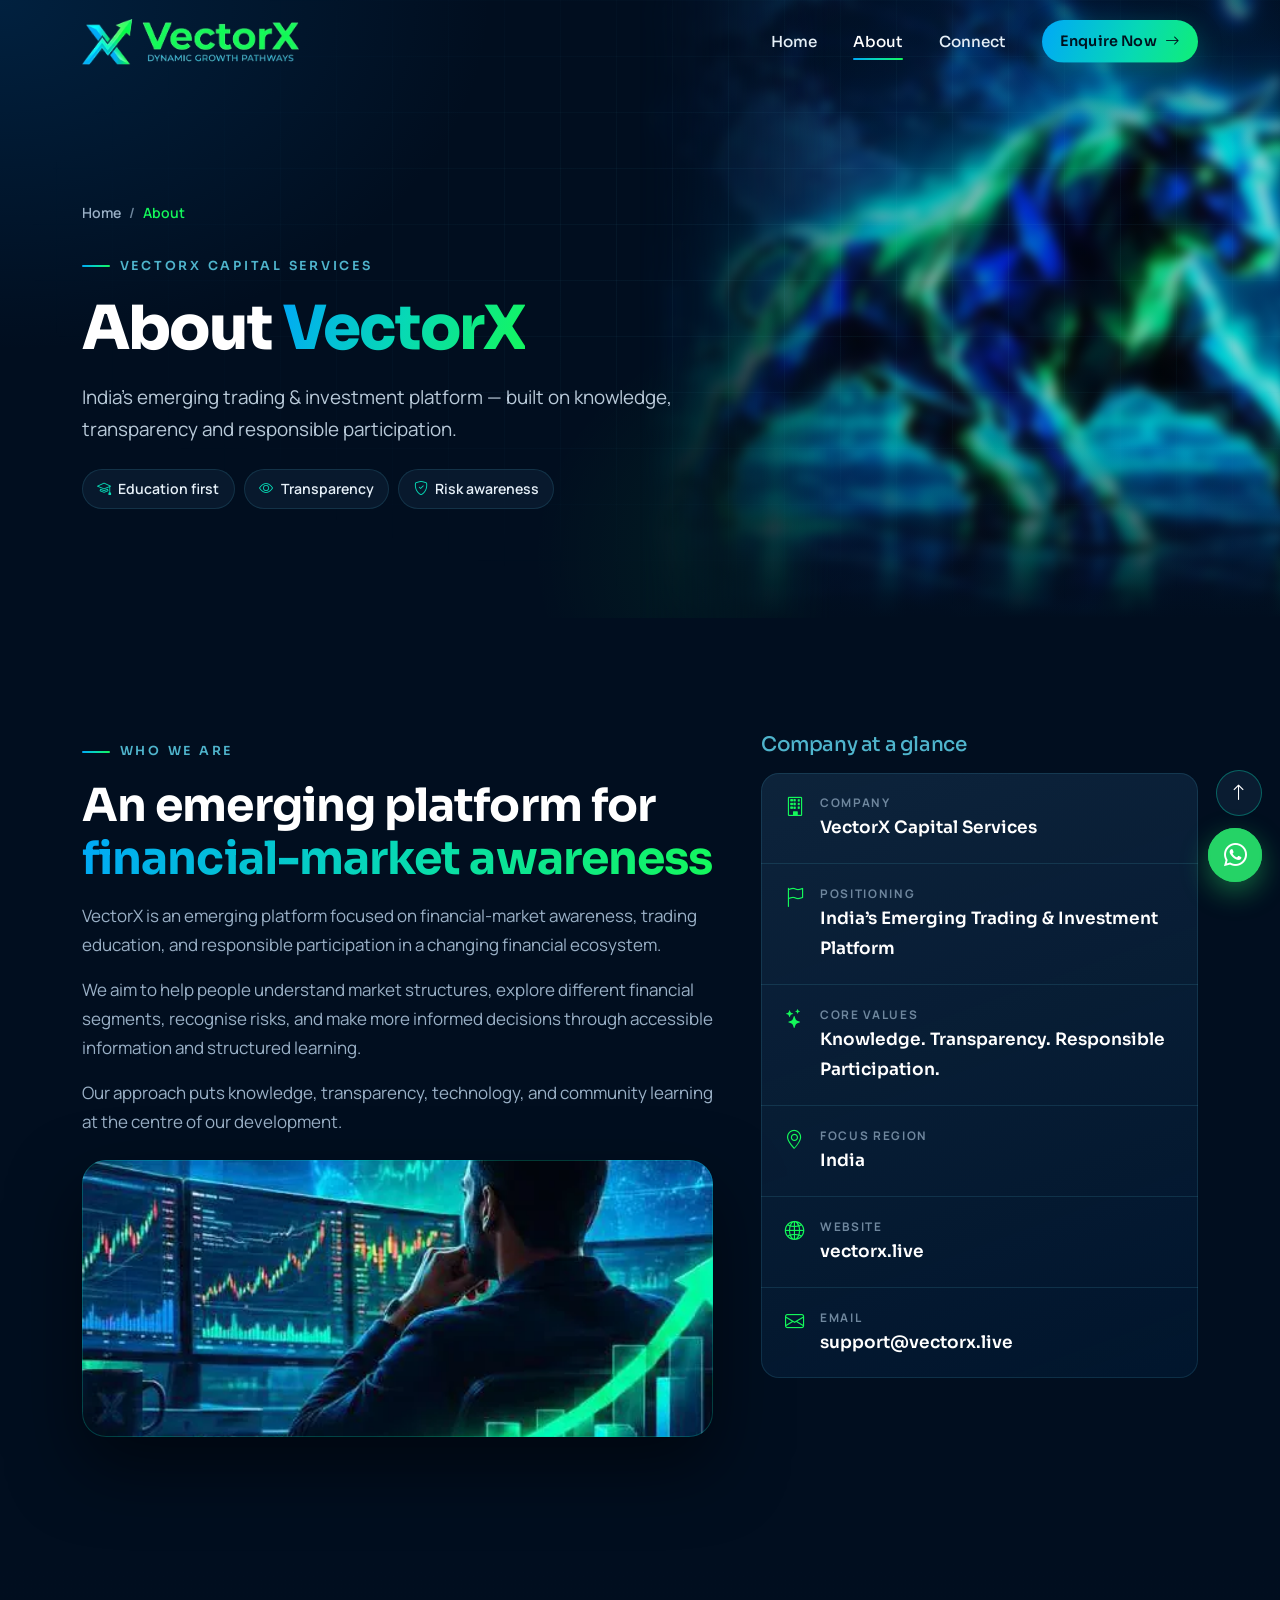
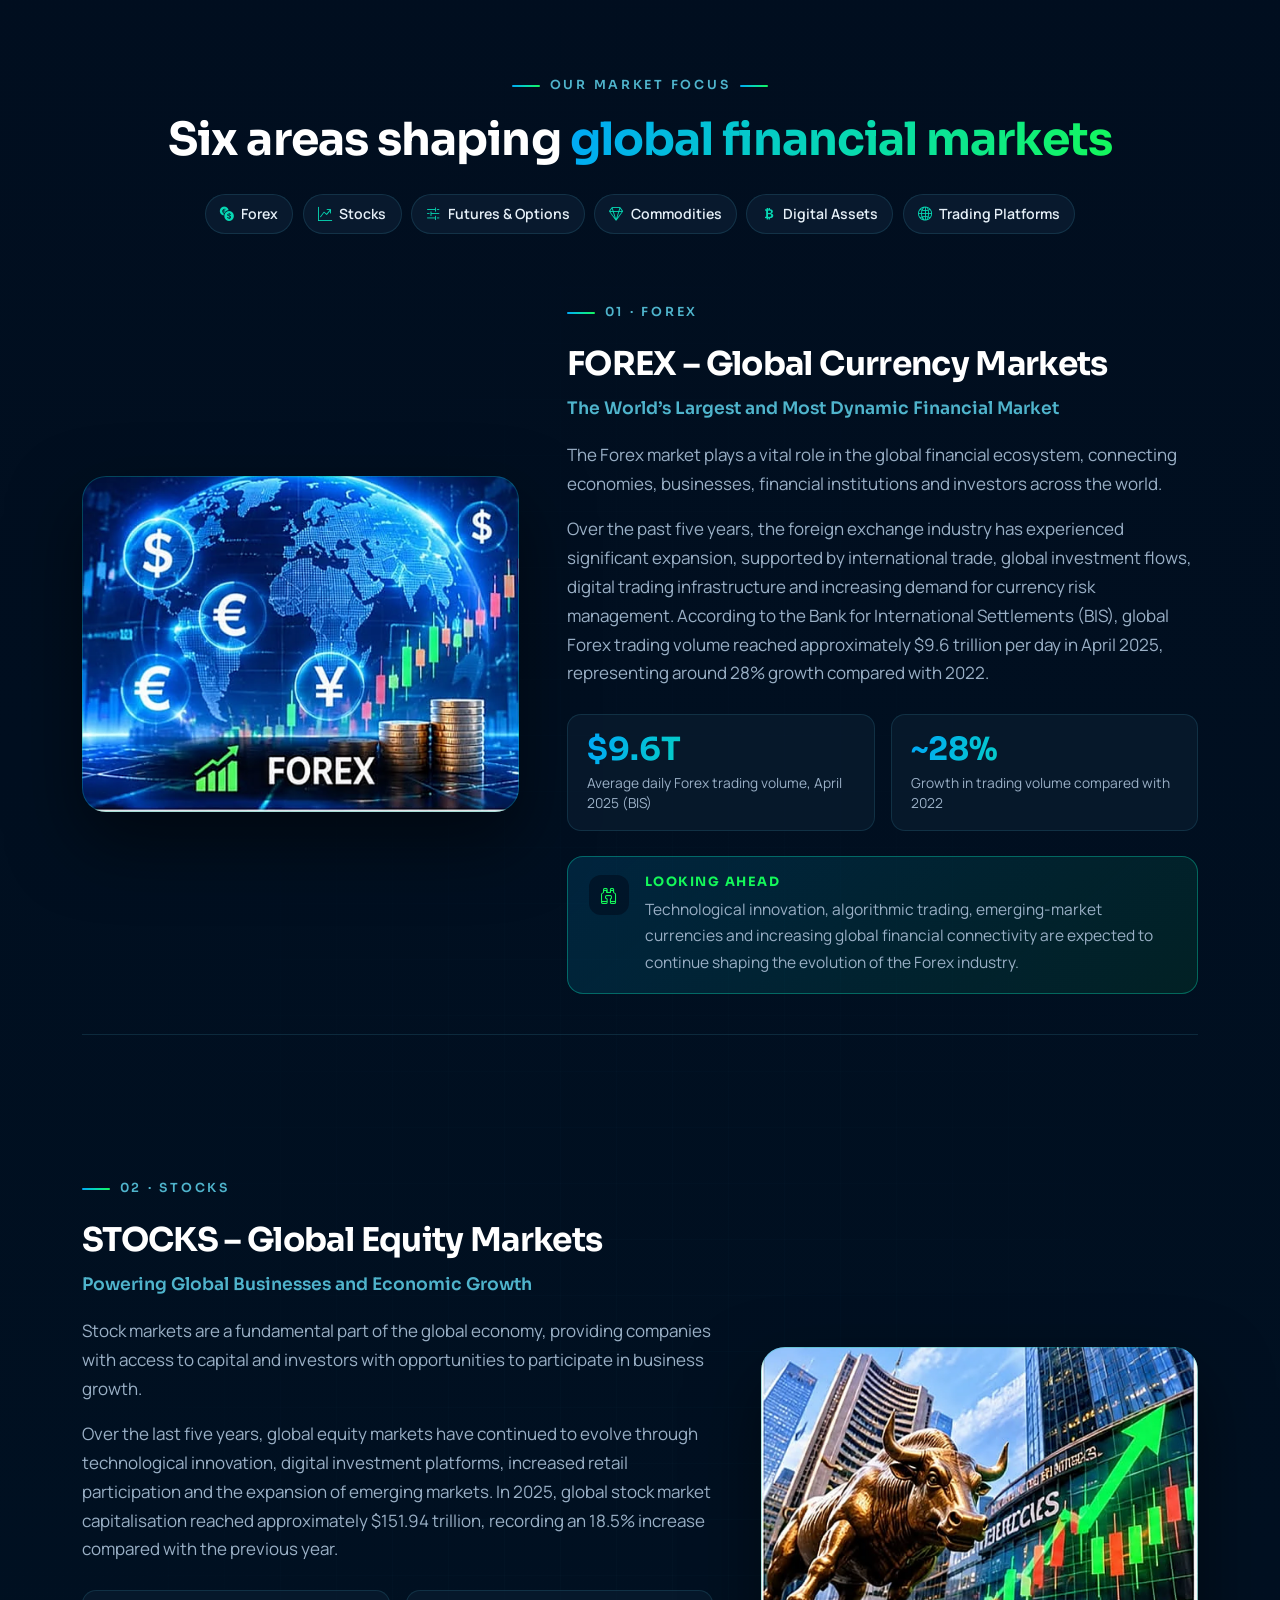
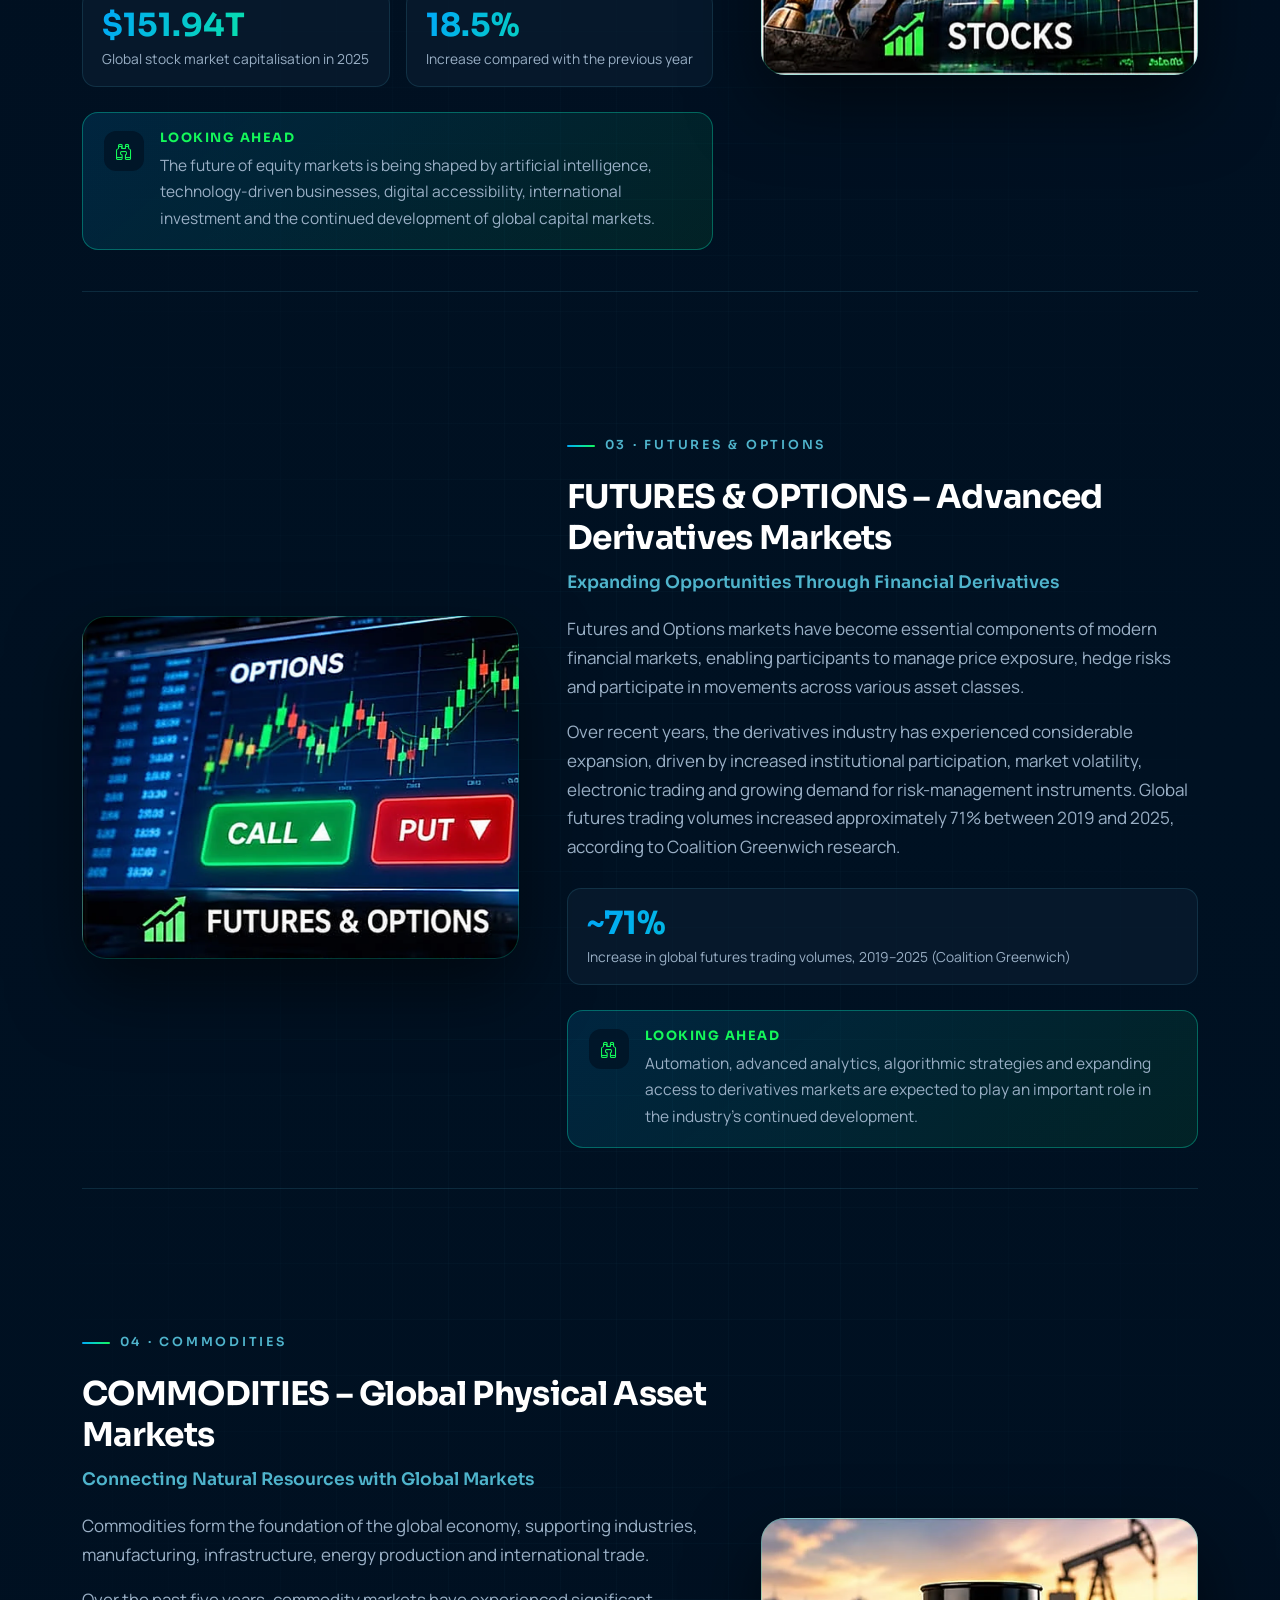
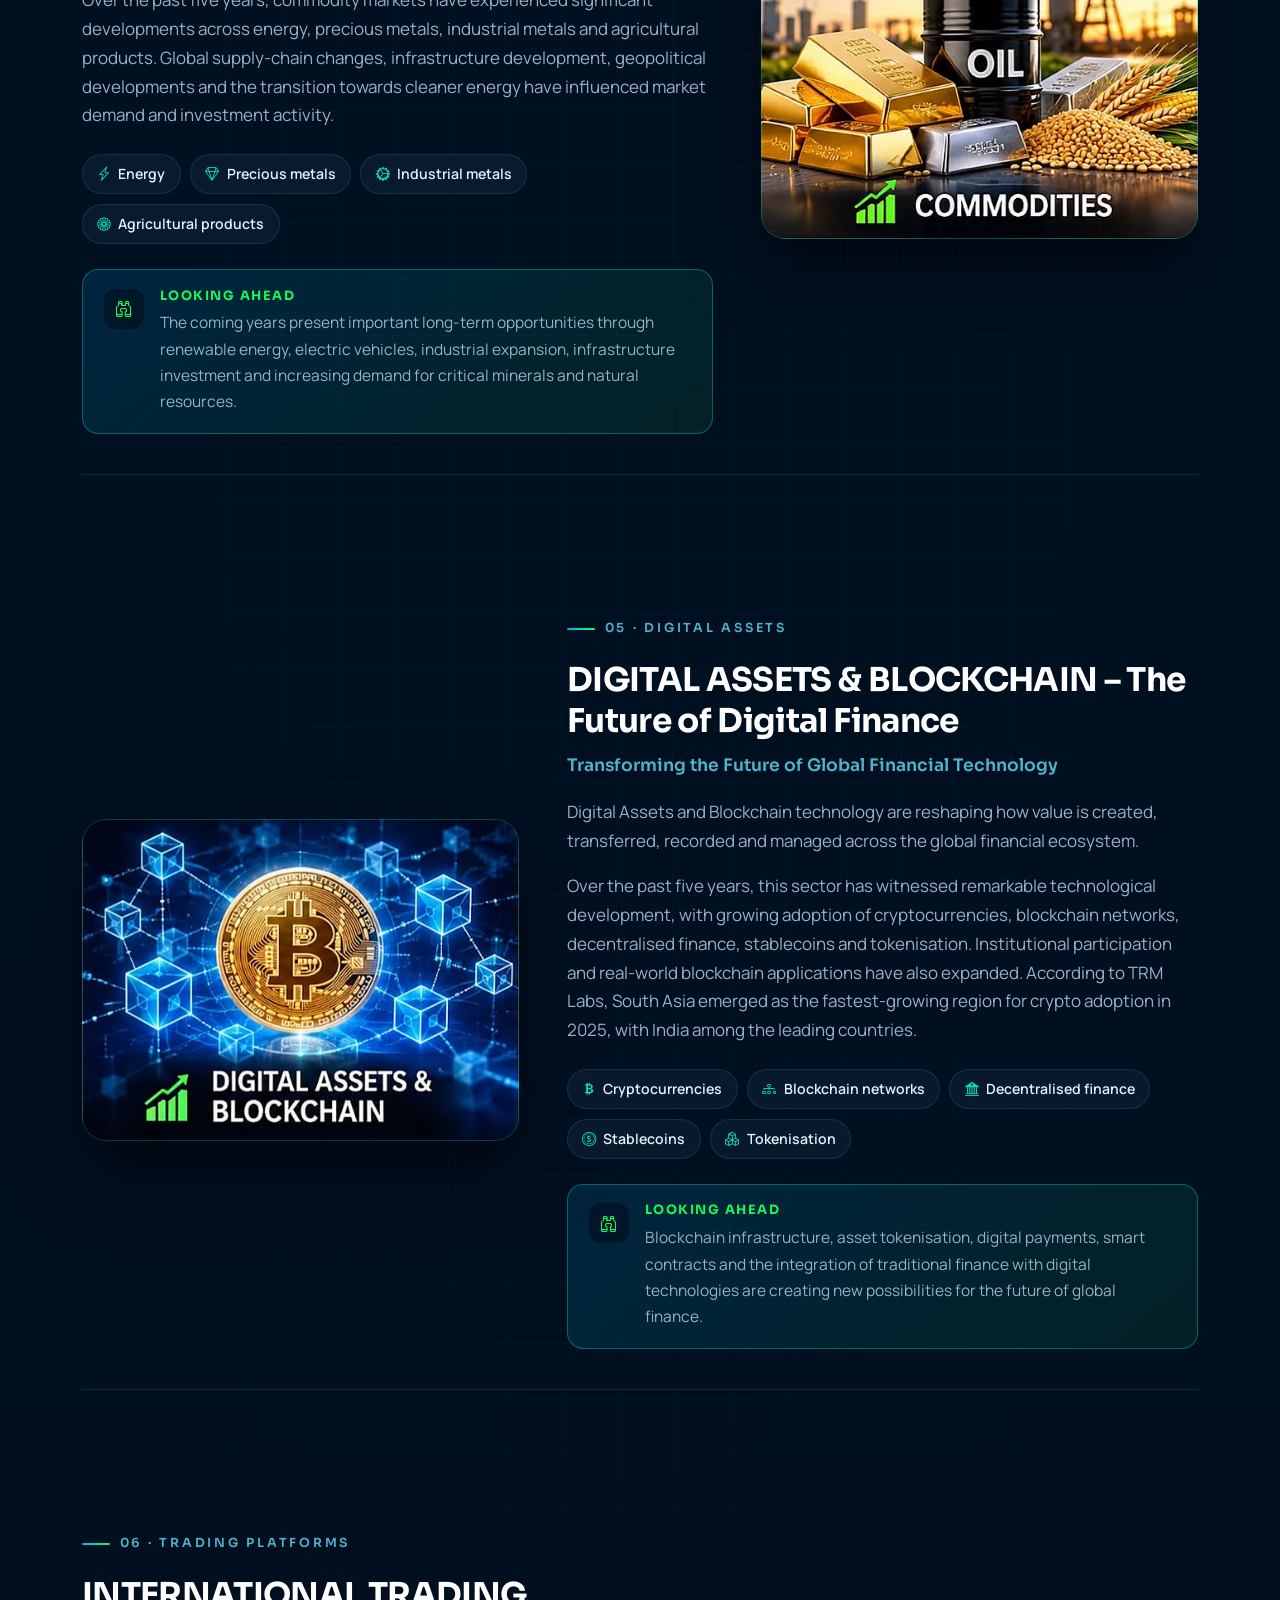
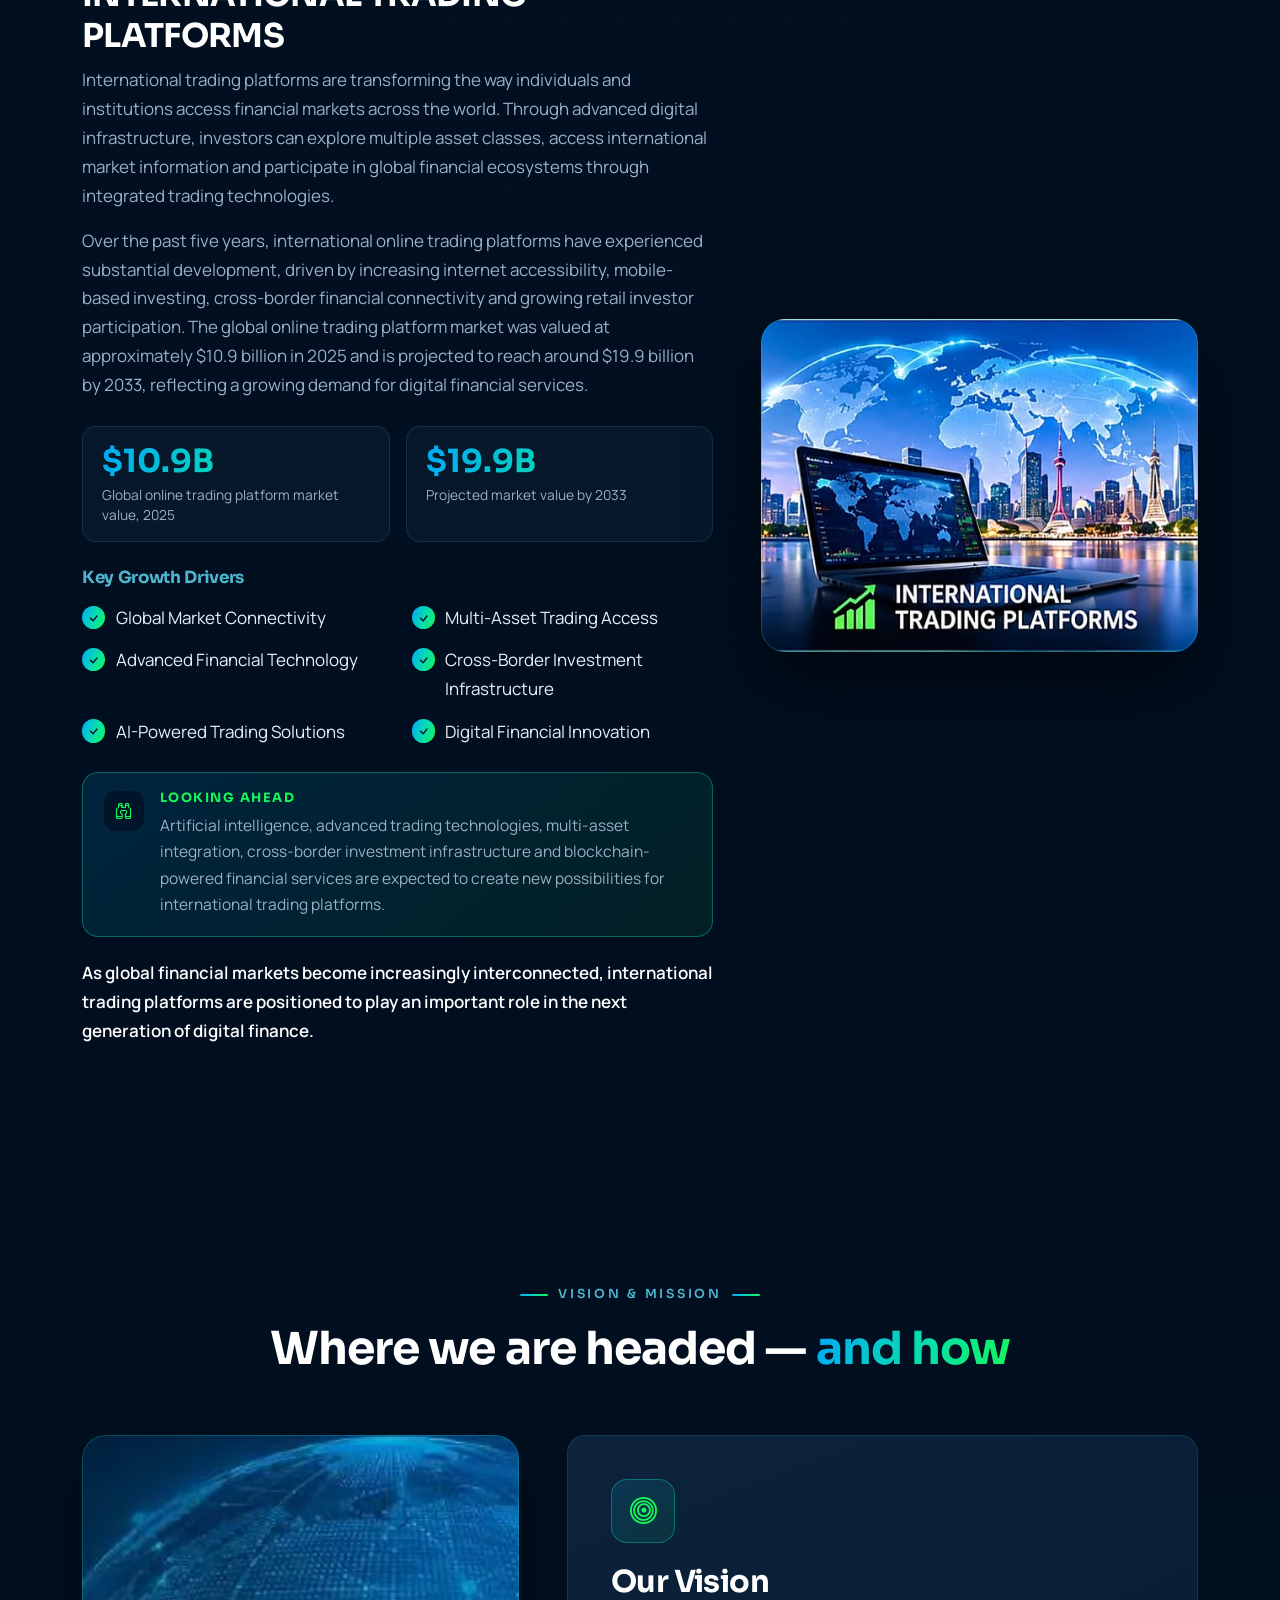
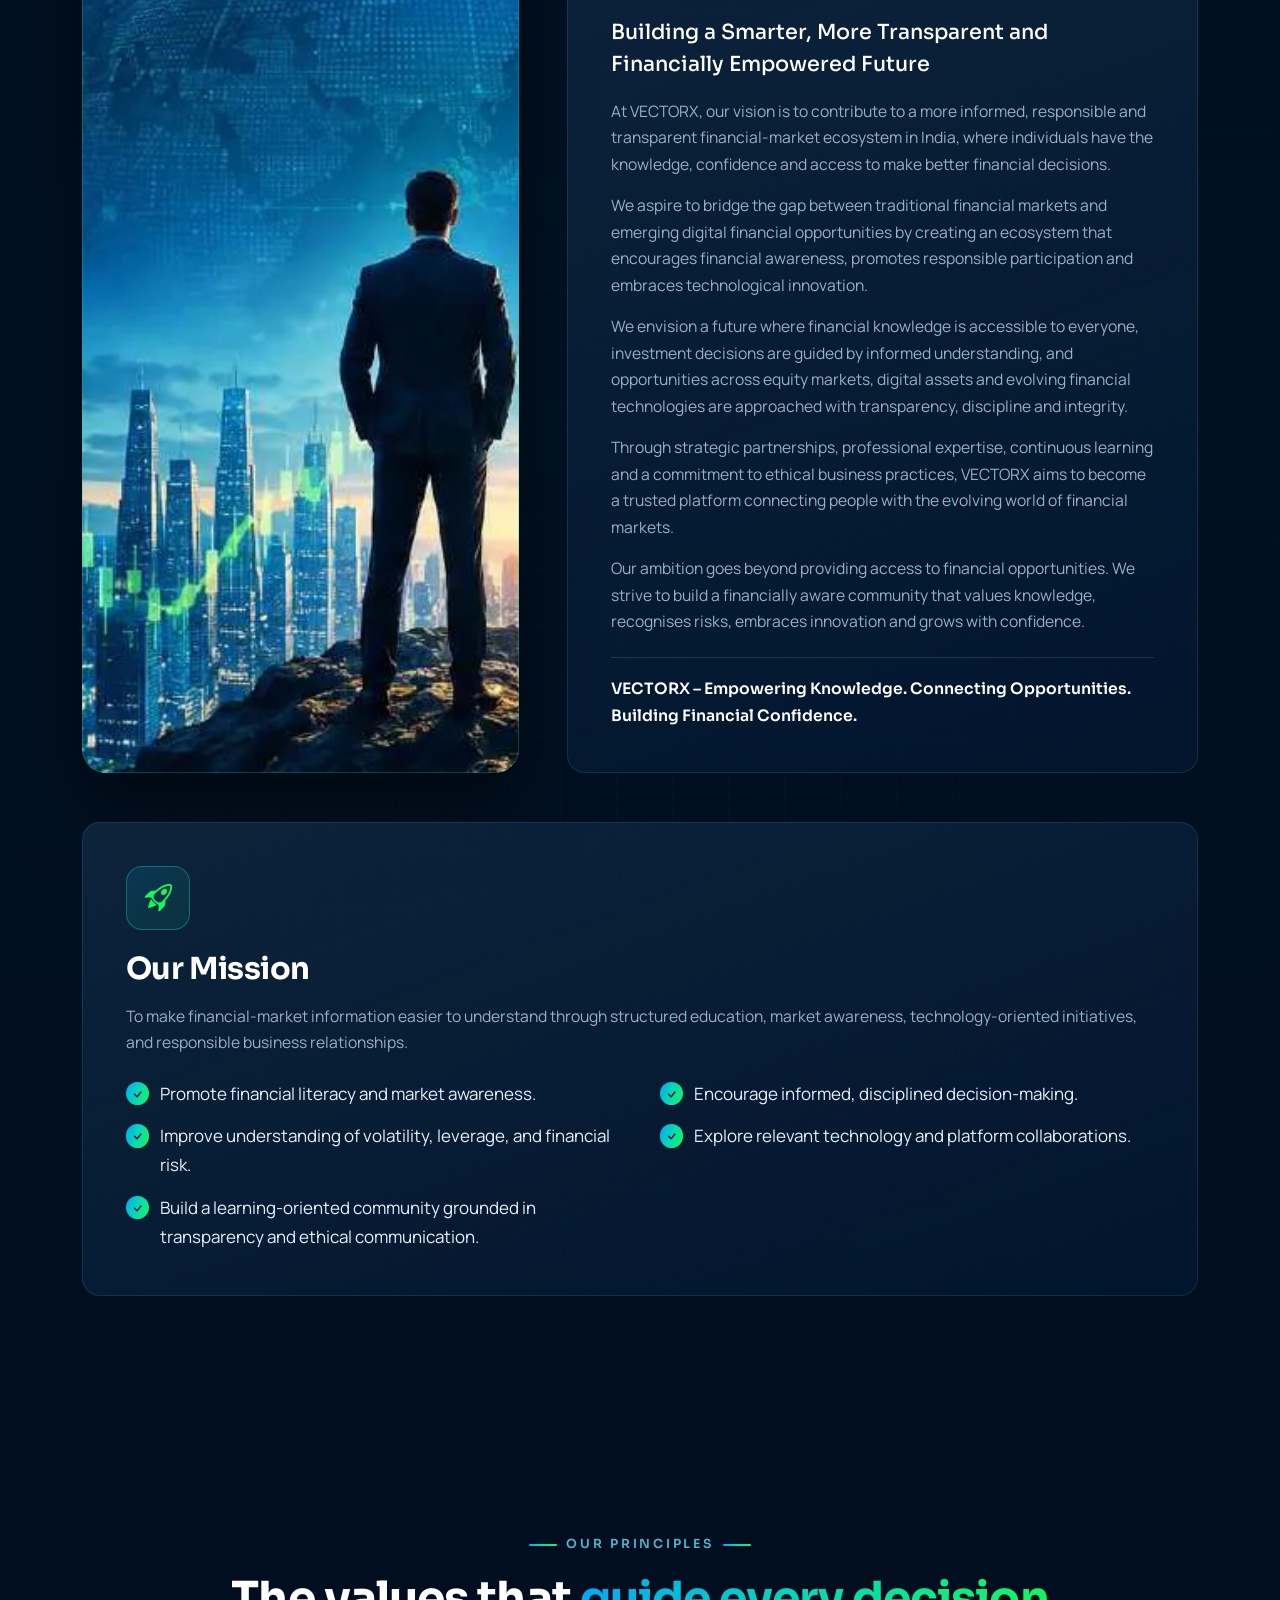
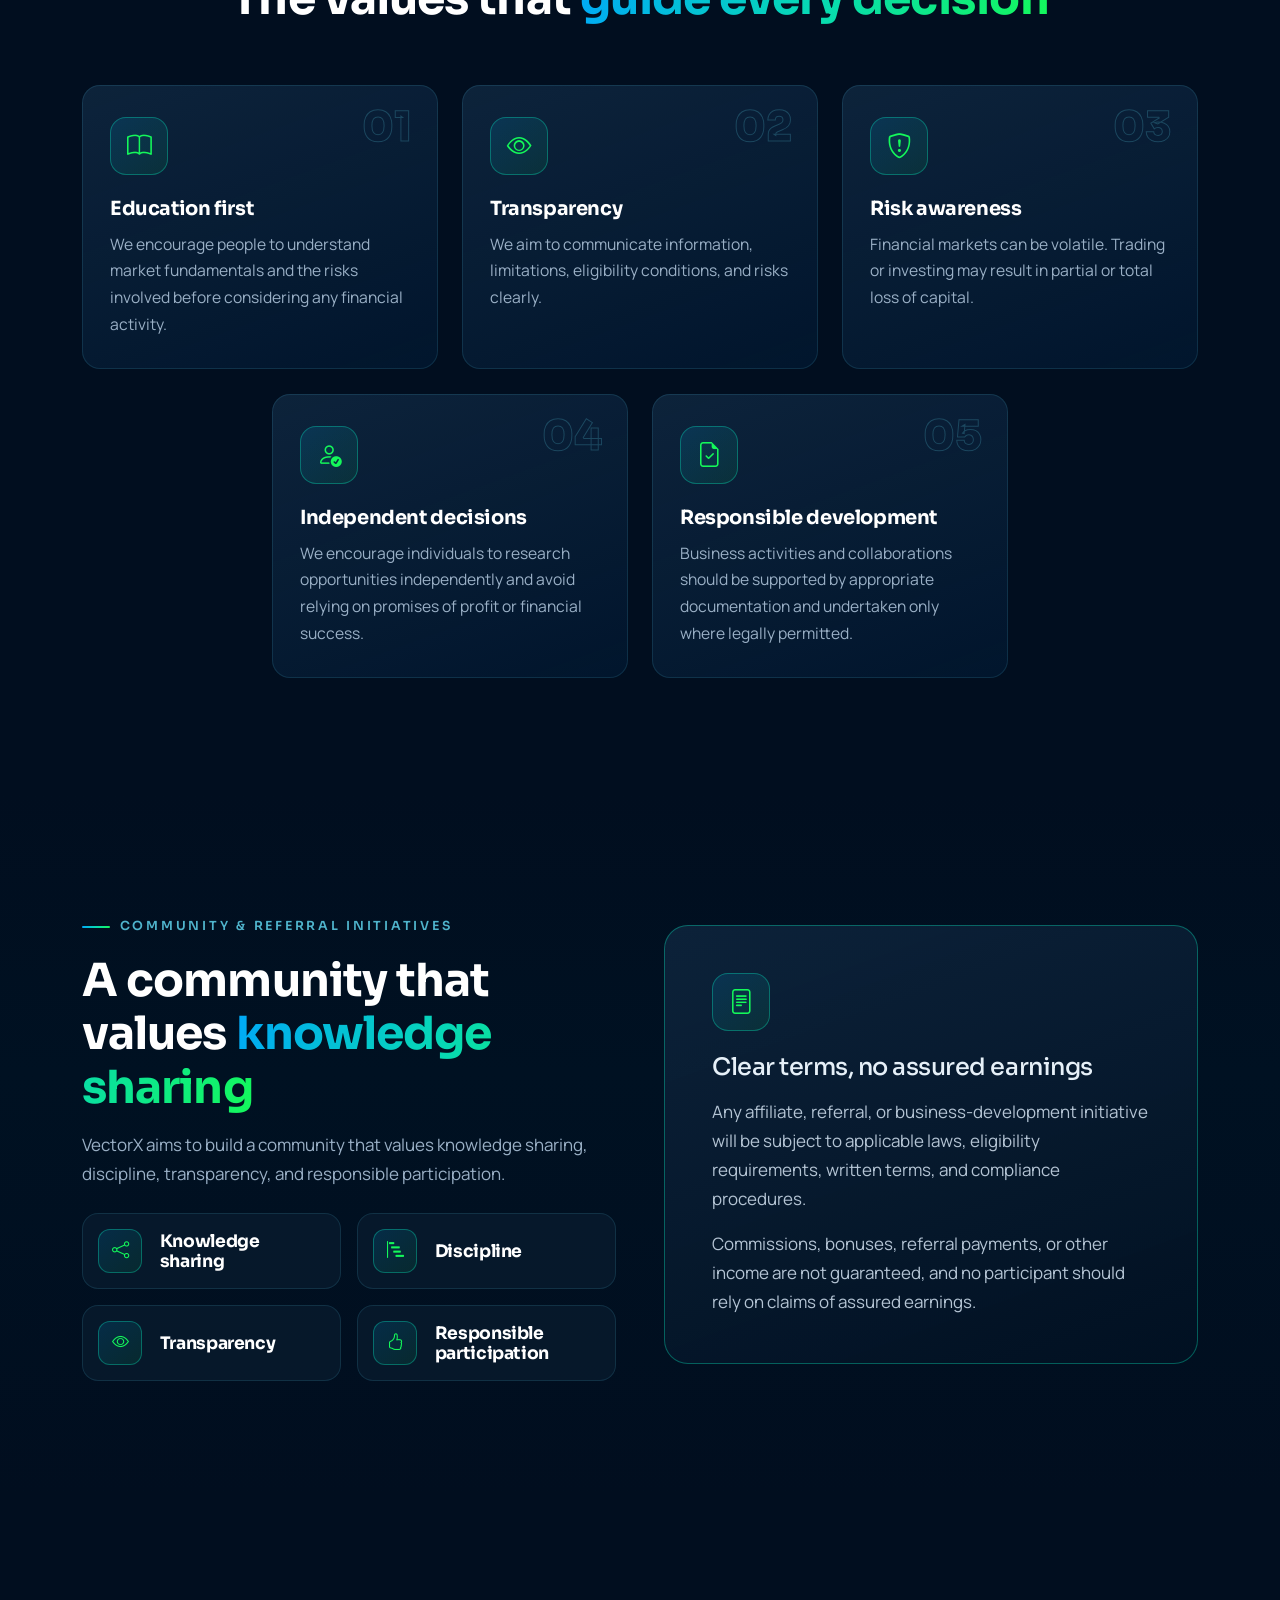
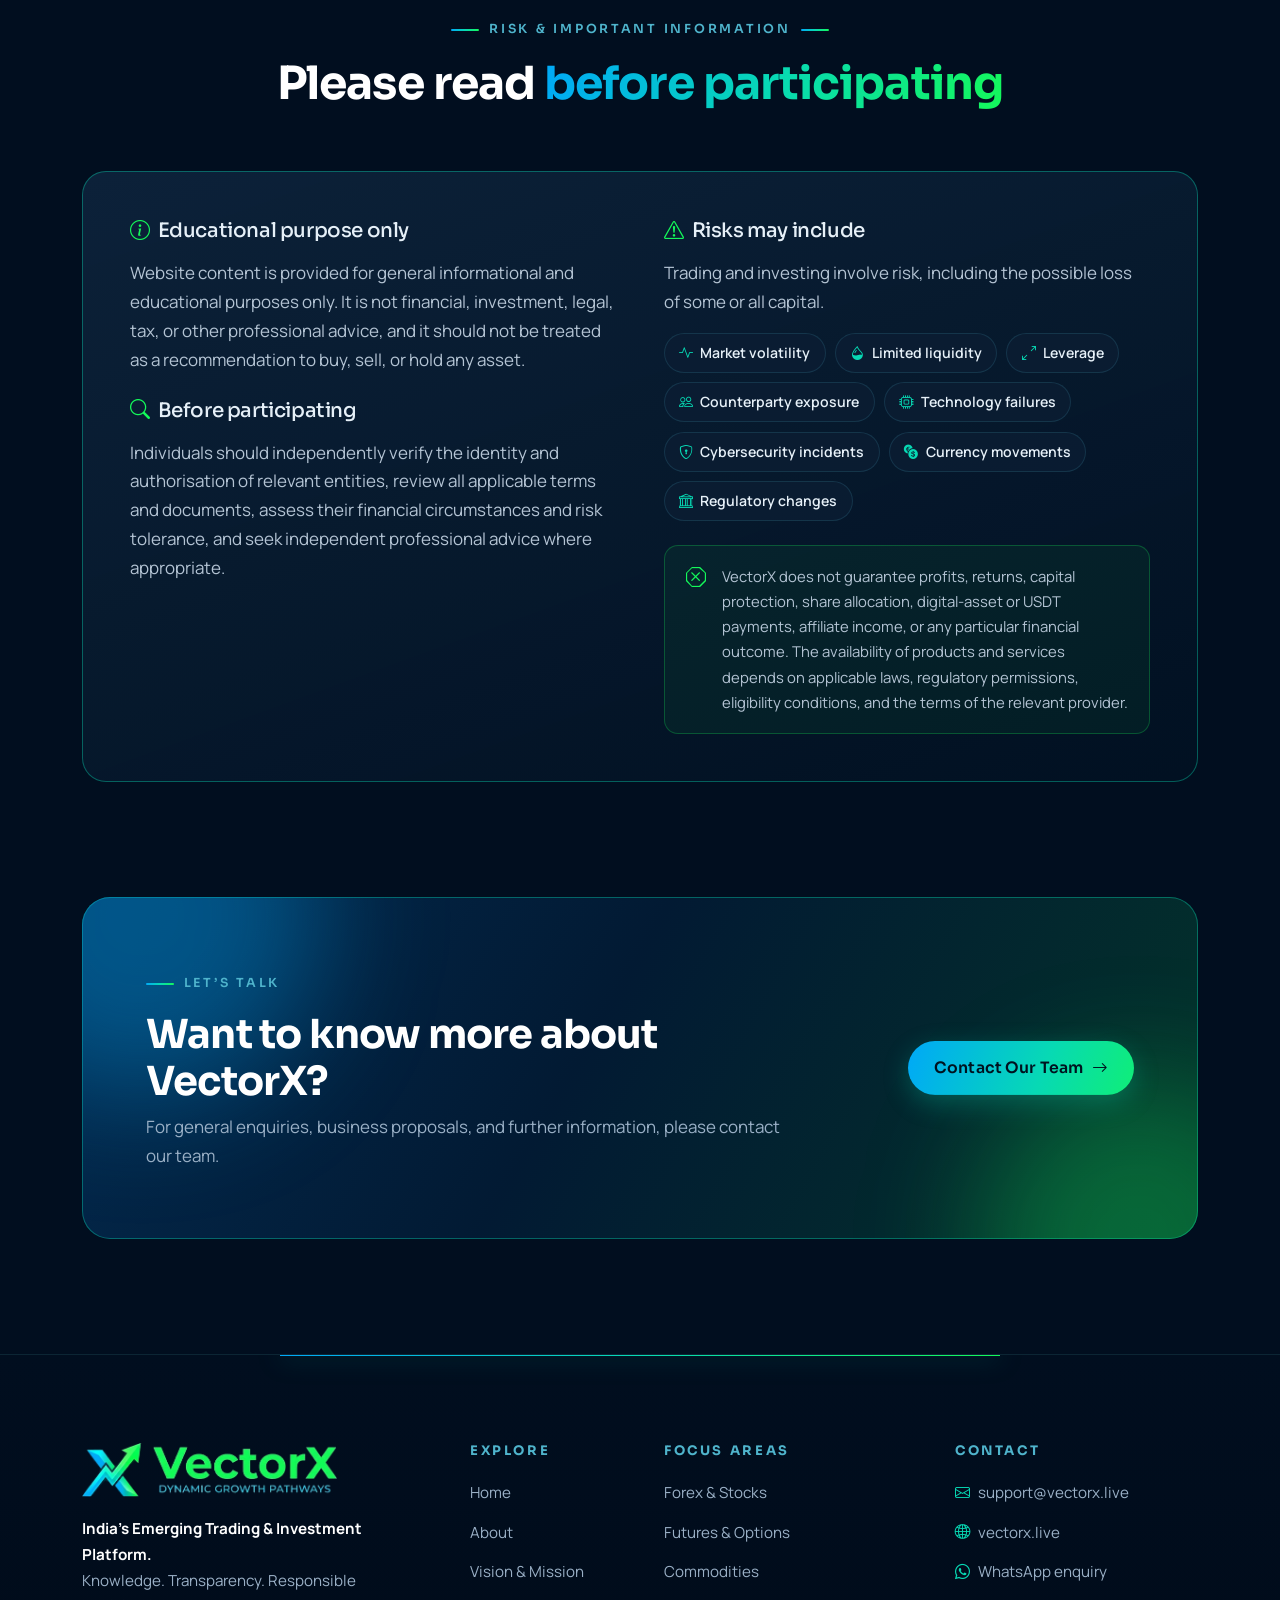
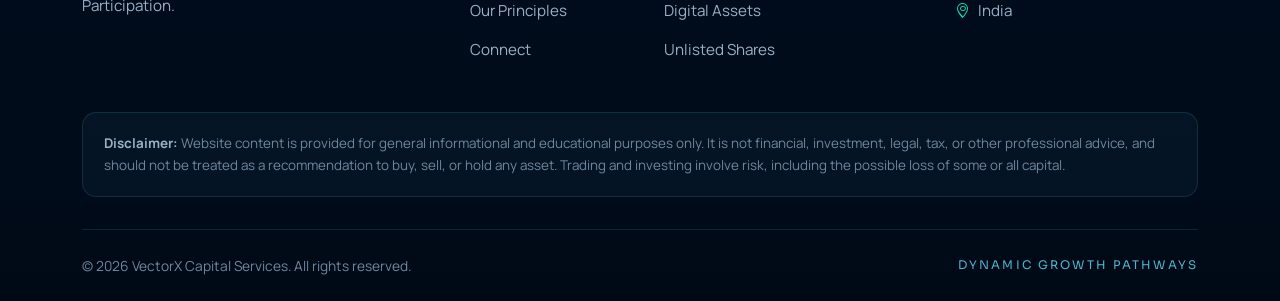
==== commit bc0e207f: "changes for about and contact banner blur" ====
--- a/about.html
+++ b/about.html
@@ -72,6 +72,7 @@
     ]
   }
   </script>
+  <link rel="preload" as="image" href="assets/images/bull-strength.webp" type="image/webp" fetchpriority="high">
 </head>
 <body class="is-loading">
   <a class="skip-link" href="#main">Skip to content</a>
@@ -112,6 +113,7 @@
   <main id="main">
     <!-- ============ PAGE HERO ============ -->
     <section class="page-hero page-hero--split" aria-labelledby="pageTitle">
+      <div class="page-hero__backdrop" role="img" aria-label="Geometric glowing bull standing on a digital grid in front of a world map"><div class="page-hero__backdrop-img" style="background-image: url('assets/images/bull-strength.webp')"></div></div>
       <div class="container">
         <div class="row align-items-center g-5">
           <div class="col-lg-7">
@@ -131,9 +133,7 @@
             </ul>
           </div>
           <div class="col-lg-5">
-            <div class="media-frame page-hero__media anim-in" style="--d:420">
-              <img src="assets/images/bull-strength.webp" alt="Geometric glowing bull standing on a digital grid in front of a world map" width="530" height="435" fetchpriority="high">
-            </div>
+            <div class="page-hero__spacer" aria-hidden="true"></div>
           </div>
         </div>
       </div>
--- a/assets/css/style.css
+++ b/assets/css/style.css
@@ -485,6 +485,41 @@
 }
 .page-hero__media { aspect-ratio: 5 / 4; max-width: 520px; margin-left: auto; }
 .page-hero__media::before { content: ""; position: absolute; inset: auto -30% -40% auto; width: 80%; height: 80%; z-index: -1; background: radial-gradient(circle, rgba(20, 248, 90, 0.35), transparent 70%); filter: blur(30px); }
+
+/* Split hero: the right side is a full-cover, softly blurred image (Contact, About) */
+.page-hero__backdrop {
+  position: absolute; inset: 0 0 0 auto; width: 50%; z-index: -2;
+  overflow: hidden; pointer-events: none;
+  -webkit-mask-image: linear-gradient(90deg, transparent 0%, #000 30%);
+  mask-image: linear-gradient(90deg, transparent 0%, #000 30%);
+}
+.page-hero__backdrop-img { /* the blurred layer; oversized so blur never shows soft edges */
+  position: absolute; inset: -24px;
+  background-size: cover; background-position: center; background-repeat: no-repeat;
+  filter: blur(5px) saturate(1.1); transform: scale(1.04);
+  animation: vx-kenburns 26s ease-in-out infinite alternate;
+}
+.page-hero__backdrop::after { /* blend + readability overlay, same tones as the Home hero */
+  content: ""; position: absolute; inset: 0;
+  background:
+    linear-gradient(90deg, rgba(1, 14, 31, 0.75) 0%, rgba(1, 14, 31, 0.3) 40%, rgba(1, 14, 31, 0.15) 100%),
+    linear-gradient(0deg, var(--vx-bg) 0%, transparent 30%),
+    linear-gradient(180deg, rgba(1, 14, 31, 0.5) 0%, transparent 25%);
+}
+.page-hero__spacer { aspect-ratio: 5 / 4; max-width: 520px; margin-left: auto; }
+@media (min-width: 992px) {
+  /* nudge the subject slightly left; stays within the layer's existing overflow so no edge shows */
+  .page-hero__backdrop-img { translate: -2.25vw 0; }
+}
+@media (max-width: 991.98px) {
+  /* columns stack: image sits behind the whole hero, darker so the text stays readable */
+  .page-hero__backdrop { width: 100%; -webkit-mask-image: none; mask-image: none; }
+  .page-hero__backdrop::after {
+    background: linear-gradient(180deg, rgba(1, 14, 31, 0.72) 0%, rgba(1, 14, 31, 0.8) 60%, var(--vx-bg) 100%);
+  }
+  .page-hero__spacer { display: none; }
+}
+@media (prefers-reduced-motion: reduce) { .page-hero__backdrop-img { animation: none; } }
 .vx-breadcrumb { --bs-breadcrumb-divider-color: var(--vx-dim); --bs-breadcrumb-item-active-color: var(--vx-green); font-size: 0.88rem; font-weight: 600; margin-bottom: 1.4rem; }
 .vx-breadcrumb a { color: var(--vx-muted); }
 .vx-breadcrumb a:hover { color: #fff; }
